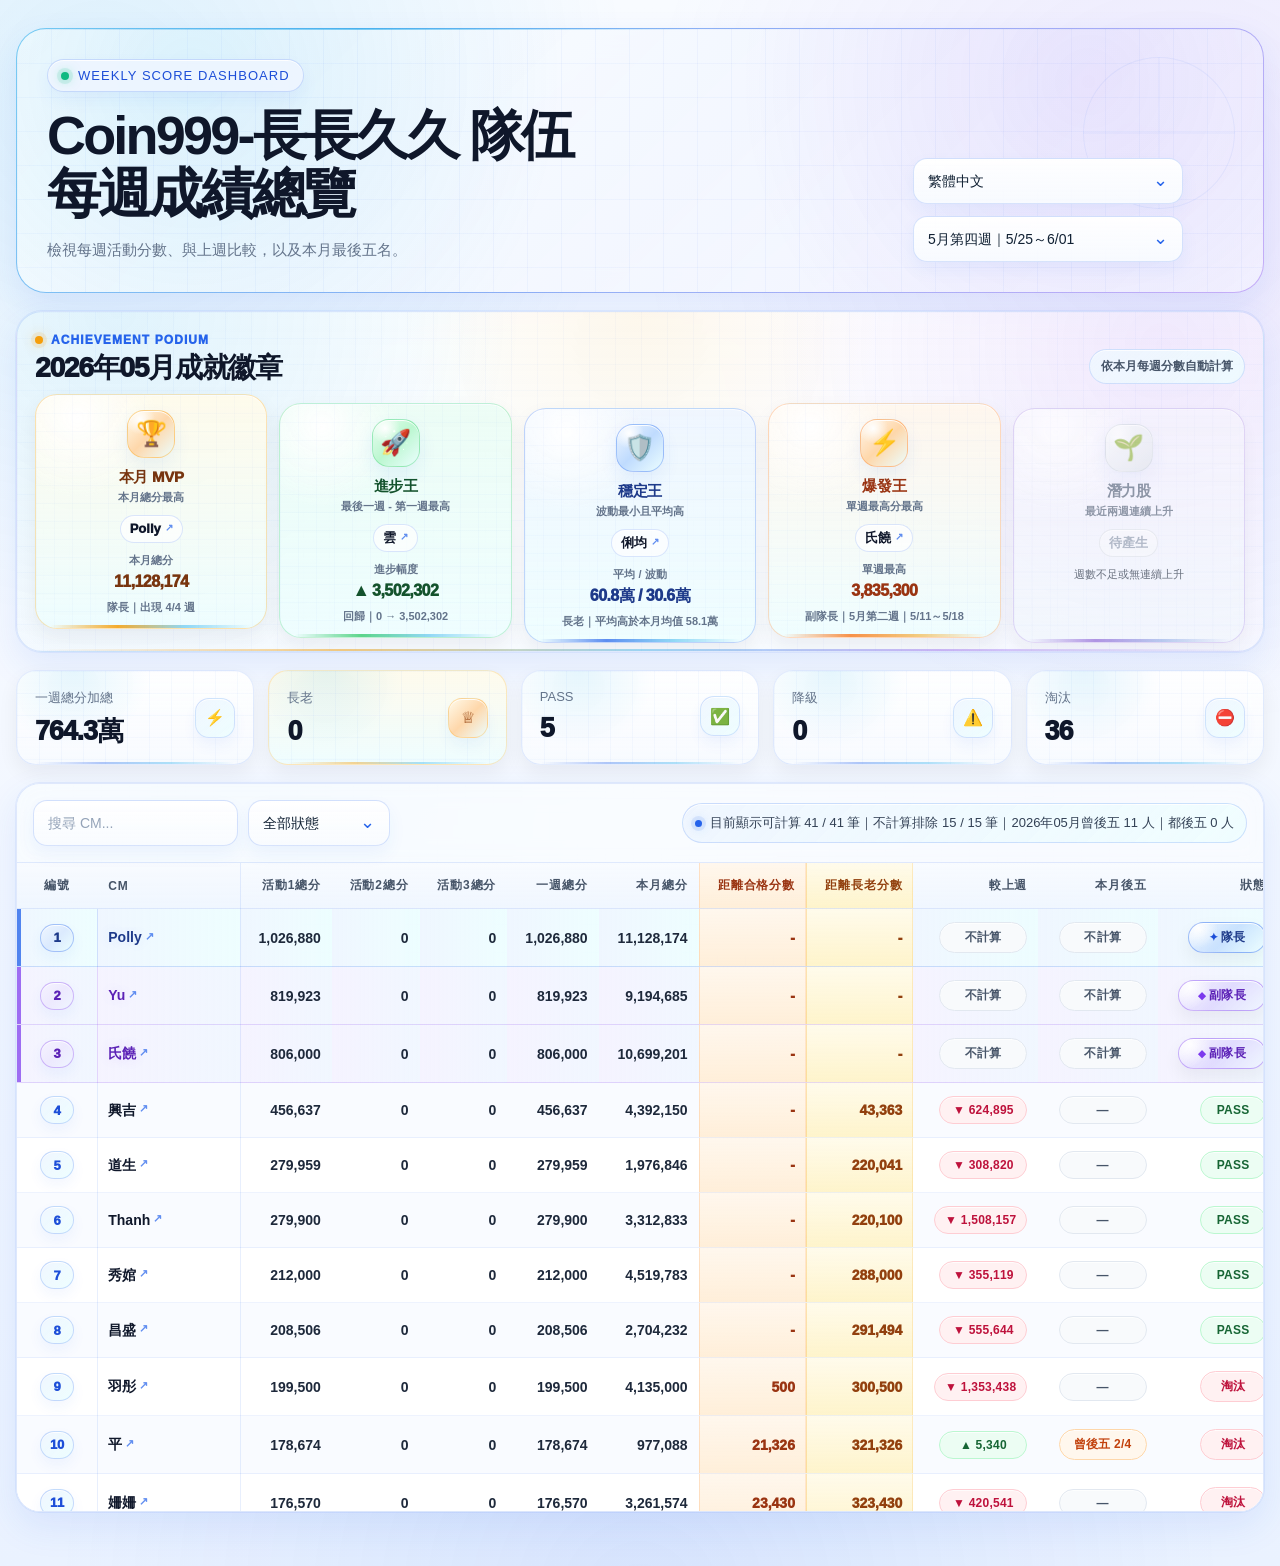
==== index.html @ b6d5c5ca "feat: add i18n support for multilingual dashboard" ====
<!DOCTYPE html>
<html lang="zh-Hant">

<head>
    <meta charset="UTF-8" />
    <meta name="viewport" content="width=device-width, initial-scale=1.0" />
    <title data-i18n="page.title">每週成績總覽</title>
    <link rel="stylesheet" href="./css/styles.css" />
    <script src="./js/app.js" defer></script>
</head>

<body>
    <div class="ambient" aria-hidden="true">
        <div class="orb one"></div>
        <div class="orb two"></div>
        <div class="orb three"></div>
    </div>

    <main class="page">
        <section class="hero">
            <div class="hero-inner">
                <div class="hero-content">
                    <div class="hero-title-block">
                        <div class="eyebrow">
                            <span class="status-dot"></span>
                            <span data-i18n="hero.eyebrow">Weekly Score Dashboard</span>
                        </div>

                        <h1 data-i18n="hero.title">Coin999-長長久久 隊伍 每週成績總覽</h1>

                        <p class="hero-subtitle" data-i18n="hero.subtitle">
                            檢視每週活動分數、與上週比較，以及本月最後五名。
                        </p>
                    </div>

                    <div class="hero-actions">
                        <div class="select-wrap">
                            <select id="languageSelect" aria-label="Language">
                                <option value="zh-Hant">繁體中文</option>
                                <option value="en">English</option>
                                <option value="vi">Tiếng Việt</option>
                            </select>
                        </div>

                        <div class="select-wrap">
                            <select id="weekSelect" aria-label="選擇週別"
                                data-i18n-attr="aria-label:controls.weekSelectAria"></select>
                        </div>
                    </div>
                </div>
            </div>
        </section>

        <section class="stats" id="stats"></section>

        <section class="panel">
            <div class="toolbar">
                <div class="toolbar-left">
                    <div class="input-wrap">
                        <input class="search" id="searchInput" type="search" placeholder="搜尋 CM..."
                            data-i18n-attr="placeholder:controls.searchPlaceholder" />
                    </div>

                    <div class="select-wrap">
                        <select id="statusFilter" aria-label="篩選狀態"
                            data-i18n-attr="aria-label:controls.statusFilterAria">
                            <option value="全部" data-i18n="status.allStatus">全部狀態</option>
                        </select>
                    </div>
                </div>

                <div class="toolbar-right">
                    <span class="hint" id="resultHint" data-i18n="common.loading">載入中...</span>
                </div>
            </div>

            <div class="table-wrap">
                <table>
                    <thead id="tableHead"></thead>
                    <tbody id="tableBody"></tbody>
                </table>
            </div>
        </section>
    </main>

    <section class="profile-modal" id="profileModal" hidden aria-modal="true" role="dialog"
        aria-labelledby="profileName">
        <div class="profile-backdrop" data-profile-close></div>

        <article class="profile-dialog">
            <header class="profile-head">
                <div>
                    <div class="profile-kicker" data-i18n="profile.kicker">Member Analytics</div>
                    <h2 class="profile-title" id="profileName" data-i18n="profile.title">成員資料</h2>
                    <div class="profile-meta" id="profileMeta" data-i18n="profile.metaLoading">載入中...</div>
                </div>

                <button class="profile-close" id="profileClose" type="button" aria-label="關閉個人資料"
                    data-i18n-attr="aria-label:profile.closeAria">×</button>
            </header>

            <div class="profile-body" id="profileBody">
                <div class="profile-loading" data-i18n="profile.bodyLoading">資料分析中...</div>
            </div>
        </article>
    </section>
</body>

</html>
---- css/styles.css ----
:root {
    --bg: #f4f8ff;
    --text: #102033;
    --muted: #64748b;

    --primary: #2563eb;
    --primary-soft: #eff6ff;
    --primary-border: #bfdbfe;

    --cyan-soft: #ecfeff;

    --green-soft: #ecfdf3;
    --green-border: #bbf7d0;

    --red-soft: #fff1f2;
    --red-border: #fecdd3;

    --orange-soft: #fff7ed;
    --orange-border: #fed7aa;

    --purple-soft: #f5f3ff;
    --purple-border: #ddd6fe;

    --gray-soft: #f8fafc;
    --gray-border: #e2e8f0;

    --shadow: 0 14px 34px rgba(37, 99, 235, 0.1);
    --shadow-soft: 0 8px 20px rgba(15, 23, 42, 0.06);
    --glow: 0 0 0 1px rgba(37, 99, 235, 0.08), 0 14px 36px rgba(37, 99, 235, 0.1);
    --radius: 20px;

    --elder-gold: #d97706;
    --elder-gold-strong: #92400e;
    --elder-gold-soft: #fffbeb;
    --elder-gold-line: rgba(245, 158, 11, 0.72);

    --captain-blue: #1d4ed8;
    --captain-blue-strong: #1e3a8a;
    --captain-blue-soft: #eff6ff;
    --captain-blue-line: rgba(37, 99, 235, 0.78);

    --vice-purple: #7c3aed;
    --vice-purple-strong: #5b21b6;
    --vice-purple-soft: #f5f3ff;
    --vice-purple-line: rgba(124, 58, 237, 0.72);
}

/* ================================
Base
================================ */

* {
    box-sizing: border-box;
}

html {
    min-height: 100%;
    background: var(--bg);
    -webkit-text-size-adjust: 100%;
}

body {
    margin: 0;
    min-height: 100vh;
    font-family:
        -apple-system,
        BlinkMacSystemFont,
        "Segoe UI",
        "Noto Sans TC",
        "Microsoft JhengHei",
        Arial,
        sans-serif;
    color: var(--text);
    background:
        radial-gradient(circle at 8% 6%, rgba(14, 165, 233, 0.12), transparent 28%),
        radial-gradient(circle at 92% 12%, rgba(124, 58, 237, 0.1), transparent 30%),
        radial-gradient(circle at 50% 102%, rgba(37, 99, 235, 0.1), transparent 34%),
        linear-gradient(180deg, #f8fbff 0%, #f4f8ff 46%, #eaf2ff 100%);
    overflow-x: hidden;
}

body::before {
    content: "";
    position: fixed;
    inset: 0;
    z-index: -4;
    pointer-events: none;
    background-image:
        linear-gradient(rgba(37, 99, 235, 0.07) 1px, transparent 1px),
        linear-gradient(90deg, rgba(37, 99, 235, 0.07) 1px, transparent 1px),
        linear-gradient(rgba(14, 165, 233, 0.035) 1px, transparent 1px),
        linear-gradient(90deg, rgba(14, 165, 233, 0.035) 1px, transparent 1px);
    background-size: 48px 48px, 48px 48px, 12px 12px, 12px 12px;
    mask-image: linear-gradient(to bottom, rgba(0, 0, 0, 0.55), transparent 82%);
    opacity: 0.42;
    animation: gridMove 60s linear infinite;
}

body::after {
    content: "";
    position: fixed;
    inset: 0;
    z-index: -2;
    pointer-events: none;
    background: linear-gradient(to bottom, transparent 0%, rgba(37, 99, 235, 0.025) 50%, transparent 100%);
    background-size: 100% 9px;
    opacity: 0.18;
    mix-blend-mode: multiply;
}

/* ================================
Animations
================================ */

@keyframes gridMove {
    from {
        background-position: 0 0, 0 0, 0 0, 0 0;
    }

    to {
        background-position: 48px 48px, 48px 48px, 12px 12px, 12px 12px;
    }
}

@keyframes floatOrb {

    0%,
    100% {
        transform: translate3d(0, 0, 0) scale(1);
    }

    50% {
        transform: translate3d(18px, -18px, 0) scale(1.03);
    }
}

@keyframes shimmer {
    from {
        transform: translateX(-120%);
    }

    to {
        transform: translateX(120%);
    }
}

@keyframes fadeUp {
    from {
        opacity: 0;
        transform: translateY(8px);
    }

    to {
        opacity: 1;
        transform: translateY(0);
    }
}

@keyframes borderScan {
    from {
        transform: translateX(-100%);
    }

    to {
        transform: translateX(100%);
    }
}

@keyframes loaderPulse {
    from {
        opacity: 0.45;
        transform: translateY(0);
    }

    to {
        opacity: 1;
        transform: translateY(-4px);
    }
}

@keyframes elderSheen {
    from {
        transform: translateX(-130%) skewX(-18deg);
    }

    to {
        transform: translateX(150%) skewX(-18deg);
    }
}

@keyframes leaderSheen {
    from {
        transform: translateX(-130%) skewX(-18deg);
    }

    to {
        transform: translateX(150%) skewX(-18deg);
    }
}

/* ================================
Ambient Background
================================ */

.ambient {
    position: fixed;
    inset: 0;
    pointer-events: none;
    overflow: hidden;
    z-index: -3;
}

.orb {
    position: absolute;
    width: 280px;
    height: 280px;
    border-radius: 999px;
    filter: blur(18px);
    opacity: 0.22;
    animation: floatOrb 18s ease-in-out infinite;
    will-change: transform, opacity;
}

.orb.one {
    left: -120px;
    top: 70px;
    background: radial-gradient(circle, rgba(14, 165, 233, 0.22), transparent 66%);
}

.orb.two {
    right: -120px;
    top: 150px;
    background: radial-gradient(circle, rgba(124, 58, 237, 0.16), transparent 68%);
    animation-delay: -3s;
}

.orb.three {
    left: 42%;
    bottom: -150px;
    background: radial-gradient(circle, rgba(37, 99, 235, 0.16), transparent 68%);
    animation-delay: -5s;
}

/* ================================
Layout / Hero
================================ */

.page {
    width: min(1540px, calc(100% - 32px));
    margin: 0 auto;
    padding: 28px 0 54px;
}

.hero {
    position: relative;
    overflow: hidden;
    border-radius: 30px;
    padding: 1px;
    box-shadow: var(--shadow);
    isolation: isolate;
    background: linear-gradient(135deg, rgba(14, 165, 233, 0.5), rgba(37, 99, 235, 0.5), rgba(124, 58, 237, 0.34));
}

.hero::before {
    content: "";
    position: absolute;
    top: 0;
    left: 0;
    width: 55%;
    height: 2px;
    z-index: 2;
    opacity: 0.55;
    background: linear-gradient(90deg, transparent, rgba(14, 165, 233, 0.88), transparent);
    animation: borderScan 9s ease-in-out infinite;
    will-change: transform, opacity;
}

.hero::after {
    content: "";
    position: absolute;
    inset: 1px;
    z-index: -1;
    border-radius: 29px;
    background:
        linear-gradient(90deg, rgba(37, 99, 235, 0.045) 1px, transparent 1px),
        linear-gradient(rgba(37, 99, 235, 0.04) 1px, transparent 1px),
        radial-gradient(circle at 14% 18%, rgba(14, 165, 233, 0.13), transparent 34%),
        radial-gradient(circle at 86% 20%, rgba(124, 58, 237, 0.1), transparent 32%),
        linear-gradient(135deg, rgba(255, 255, 255, 0.96), rgba(248, 251, 255, 0.9));
    background-size: 34px 34px, 34px 34px, auto, auto, auto;
    backdrop-filter: blur(12px);
}

.hero-inner {
    position: relative;
    min-height: 184px;
    padding: 30px;
}

.hero-inner::before {
    content: "";
    position: absolute;
    right: 28px;
    top: 28px;
    width: 150px;
    height: 150px;
    border: 1px solid rgba(37, 99, 235, 0.14);
    border-radius: 50%;
    background:
        linear-gradient(90deg, transparent 49%, rgba(37, 99, 235, 0.1) 50%, transparent 51%),
        linear-gradient(transparent 49%, rgba(37, 99, 235, 0.1) 50%, transparent 51%);
    opacity: 0.45;
    pointer-events: none;
}

.hero-inner::after {
    content: "";
    position: absolute;
    inset: 0;
    pointer-events: none;
    opacity: 0.28;
    background: linear-gradient(110deg, transparent 0%, rgba(255, 255, 255, 0.6) 38%, transparent 58%);
    transform: translateX(-120%);
    animation: shimmer 14s ease-in-out infinite;
    will-change: transform, opacity;
}

.hero-content {
    position: relative;
    z-index: 1;
    display: flex;
    justify-content: space-between;
    align-items: flex-end;
    gap: 24px;
    flex-wrap: wrap;
}

.hero-title-block {
    min-width: 0;
    flex: 1 1 360px;
}

.eyebrow {
    display: inline-flex;
    align-items: center;
    gap: 9px;
    max-width: 100%;
    padding: 8px 13px;
    margin-bottom: 14px;
    border-radius: 999px;
    border: 1px solid rgba(37, 99, 235, 0.2);
    background: rgba(239, 246, 255, 0.82);
    color: #1d4ed8;
    font-size: 13px;
    letter-spacing: 0.08em;
    text-transform: uppercase;
    box-shadow: inset 0 1px 0 rgba(255, 255, 255, 0.86), 0 8px 18px rgba(37, 99, 235, 0.06);
    backdrop-filter: blur(8px);
    white-space: nowrap;
}

.status-dot {
    flex: 0 0 auto;
    width: 8px;
    height: 8px;
    border-radius: 999px;
    background: #10b981;
    box-shadow: 0 0 0 4px rgba(16, 185, 129, 0.12), 0 0 12px rgba(16, 185, 129, 0.55);
}

h1 {
    margin: 0;
    color: #0f172a;
    font-size: clamp(30px, 4.4vw, 54px);
    line-height: 1.08;
    letter-spacing: -0.052em;
    word-break: keep-all;
}

.hero-subtitle {
    margin: 14px 0 0;
    max-width: 720px;
    color: var(--muted);
    font-size: 15px;
    line-height: 1.7;
}

.hero-actions {
    display: flex;
    gap: 12px;
    flex-wrap: wrap;
    align-items: center;
    flex: 0 1 320px;
}

/* ================================
Controls
================================ */

.select-wrap,
.input-wrap {
    position: relative;
    min-width: 0;
}

select,
input {
    width: 100%;
    min-height: 46px;
    padding: 12px 14px;
    border: 1px solid rgba(37, 99, 235, 0.18);
    border-radius: 14px;
    outline: none;
    background: linear-gradient(180deg, rgba(255, 255, 255, 0.96), rgba(248, 251, 255, 0.92));
    color: var(--text);
    font-size: 14px;
    box-shadow: inset 0 1px 0 rgba(255, 255, 255, 0.9), 0 8px 18px rgba(37, 99, 235, 0.06);
    transition: border-color 0.18s ease, box-shadow 0.18s ease, background 0.18s ease;
}

select {
    appearance: none;
    padding-right: 42px;
    cursor: pointer;
}

select option {
    background: #ffffff;
    color: var(--text);
}

.select-wrap::after {
    content: "⌄";
    position: absolute;
    right: 15px;
    top: 50%;
    transform: translateY(-56%);
    color: var(--primary);
    pointer-events: none;
    font-size: 18px;
}

input::placeholder {
    color: #94a3b8;
}

select:focus,
input:focus {
    border-color: rgba(37, 99, 235, 0.68);
    box-shadow: 0 0 0 4px rgba(37, 99, 235, 0.1), 0 10px 22px rgba(37, 99, 235, 0.08);
}

select:hover,
input:hover {
    background: #ffffff;
}

.hero select {
    min-width: 270px;
}

/* ================================
Stats
================================ */

.stats {
    display: grid;
    grid-template-columns: repeat(auto-fit, minmax(220px, 1fr));
    gap: 14px;
    margin-top: 18px;
}

.stat-card {
    position: relative;
    overflow: hidden;
    min-width: 0;
    padding: 18px;
    border: 1px solid rgba(37, 99, 235, 0.12);
    border-radius: var(--radius);
    background: linear-gradient(180deg, rgba(255, 255, 255, 0.92), rgba(248, 251, 255, 0.82));
    box-shadow: var(--shadow-soft);
    backdrop-filter: blur(10px);
    animation: fadeUp 0.28s ease both;
    isolation: isolate;
}

.stat-card::before {
    content: "";
    position: absolute;
    inset: 0;
    z-index: -1;
    pointer-events: none;
    background:
        linear-gradient(90deg, rgba(37, 99, 235, 0.035) 1px, transparent 1px),
        linear-gradient(rgba(37, 99, 235, 0.03) 1px, transparent 1px),
        radial-gradient(circle at 24% 0%, rgba(14, 165, 233, 0.1), transparent 38%);
    background-size: 22px 22px, 22px 22px, auto;
}

.stat-card::after {
    content: "";
    position: absolute;
    left: 18px;
    right: 18px;
    bottom: 0;
    height: 2px;
    opacity: 0.65;
    background: linear-gradient(90deg, transparent, rgba(37, 99, 235, 0.54), rgba(14, 165, 233, 0.5), transparent);
}

.stat-card.stat-elder {
    border-color: rgba(245, 158, 11, 0.22);
    background: linear-gradient(180deg, rgba(255, 251, 235, 0.92), rgba(236, 254, 255, 0.74));
}

.stat-card.stat-elder::after {
    background: linear-gradient(90deg, transparent, rgba(245, 158, 11, 0.68), rgba(14, 165, 233, 0.5), transparent);
}

.stat-top {
    position: relative;
    z-index: 1;
    display: grid;
    grid-template-columns: minmax(0, 1fr) auto;
    align-items: center;
    gap: 12px;
    min-width: 0;
}

.stat-label {
    margin-bottom: 10px;
    color: var(--muted);
    font-size: 13px;
}

.stat-icon {
    width: 40px;
    height: 40px;
    display: inline-flex;
    align-items: center;
    justify-content: center;
    justify-self: end;
    border-radius: 14px;
    border: 1px solid rgba(37, 99, 235, 0.16);
    background: linear-gradient(135deg, rgba(239, 246, 255, 0.95), rgba(236, 254, 255, 0.85));
    color: var(--primary);
    box-shadow: inset 0 1px 0 rgba(255, 255, 255, 0.86), 0 8px 14px rgba(37, 99, 235, 0.06);
}

.stat-card.stat-elder .stat-icon {
    color: var(--elder-gold-strong);
    background: linear-gradient(135deg, #fffbeb, #fed7aa, #ecfeff);
    border-color: rgba(245, 158, 11, 0.26);
}

.stat-value {
    position: relative;
    z-index: 1;
    min-width: 0;
    max-width: 100%;
    overflow: hidden;
    color: #0f172a;
    font-weight: 950;
    font-size: clamp(20px, 2.1vw, 30px);
    line-height: 1.08;
    letter-spacing: -0.04em;
    font-variant-numeric: tabular-nums;
    text-overflow: ellipsis;
    white-space: nowrap;
}

/* ================================
Panel / Toolbar / Table
================================ */

.panel {
    position: relative;
    margin-top: 18px;
    overflow: hidden;
    border-radius: 24px;
    border: 1px solid rgba(37, 99, 235, 0.14);
    background: rgba(255, 255, 255, 0.86);
    box-shadow: var(--glow);
    backdrop-filter: blur(10px);
    isolation: isolate;
    contain: layout paint;
}

.panel::before {
    content: "";
    position: absolute;
    inset: 0;
    z-index: -1;
    pointer-events: none;
    background:
        linear-gradient(90deg, rgba(37, 99, 235, 0.025) 1px, transparent 1px),
        linear-gradient(rgba(37, 99, 235, 0.025) 1px, transparent 1px),
        radial-gradient(circle at 18% 0%, rgba(14, 165, 233, 0.055), transparent 30%),
        radial-gradient(circle at 82% 0%, rgba(124, 58, 237, 0.045), transparent 32%);
    background-size: 28px 28px, 28px 28px, auto, auto;
}

.toolbar {
    position: relative;
    z-index: 2;
    display: flex;
    gap: 12px;
    align-items: center;
    justify-content: space-between;
    flex-wrap: wrap;
    padding: 16px;
    border-bottom: 1px solid rgba(37, 99, 235, 0.12);
    background: rgba(248, 251, 255, 0.78);
    backdrop-filter: blur(10px);
}

.toolbar-left,
.toolbar-right {
    display: flex;
    gap: 10px;
    flex-wrap: wrap;
    align-items: center;
    min-width: 0;
}

.search {
    min-width: min(390px, 100%);
}

.hint {
    display: inline-flex;
    align-items: center;
    gap: 8px;
    padding: 10px 12px;
    border-radius: 999px;
    border: 1px solid rgba(37, 99, 235, 0.18);
    background: linear-gradient(135deg, rgba(239, 246, 255, 0.92), rgba(236, 254, 255, 0.72));
    color: #334155;
    font-size: 13px;
    line-height: 1.4;
    box-shadow: inset 0 1px 0 rgba(255, 255, 255, 0.84);
}

.hint::before {
    content: "";
    flex: 0 0 auto;
    width: 7px;
    height: 7px;
    border-radius: 999px;
    background: var(--primary);
    box-shadow: 0 0 0 4px rgba(37, 99, 235, 0.1), 0 0 12px rgba(37, 99, 235, 0.35);
}

.table-wrap {
    position: relative;
    z-index: 1;
    overflow: auto;
    max-height: 72vh;
    background: rgba(255, 255, 255, 0.86);
    scrollbar-color: rgba(37, 99, 235, 0.42) #eaf2ff;
    scrollbar-width: thin;
    -webkit-overflow-scrolling: touch;
    contain: layout paint;
}

.table-wrap::-webkit-scrollbar {
    width: 10px;
    height: 10px;
}

.table-wrap::-webkit-scrollbar-track {
    background: #eaf2ff;
}

.table-wrap::-webkit-scrollbar-thumb {
    border-radius: 999px;
    border: 2px solid #eaf2ff;
    background: linear-gradient(180deg, rgba(37, 99, 235, 0.54), rgba(14, 165, 233, 0.44));
}

table {
    width: 100%;
    min-width: 1260px;
    border-collapse: separate;
    border-spacing: 0;
    font-size: 14px;
}

thead th {
    position: sticky;
    top: 0;
    z-index: 5;
    padding: 14px 11px;
    border-bottom: 1px solid rgba(37, 99, 235, 0.14);
    background: linear-gradient(180deg, rgba(248, 251, 255, 0.98), rgba(239, 246, 255, 0.94));
    color: #475569;
    text-align: right;
    font-size: 12px;
    letter-spacing: 0.07em;
    white-space: nowrap;
    backdrop-filter: blur(8px);
}

thead th:first-child,
tbody td:first-child {
    position: sticky;
    left: 0;
    z-index: 5;
    min-width: 74px;
    max-width: 74px;
    text-align: center;
    background: rgba(255, 255, 255, 0.98);
    box-shadow: 1px 0 0 rgba(37, 99, 235, 0.1);
}

thead th:nth-child(2),
tbody td:nth-child(2) {
    position: sticky;
    left: 74px;
    z-index: 4;
    min-width: 132px;
    max-width: 132px;
    padding-left: 11px;
    text-align: left;
    background: rgba(255, 255, 255, 0.98);
    box-shadow: 1px 0 0 rgba(37, 99, 235, 0.1);
}

thead th:first-child,
thead th:nth-child(2) {
    z-index: 8;
    background: linear-gradient(180deg, rgba(248, 251, 255, 1), rgba(239, 246, 255, 0.98));
}

tbody tr {
    animation: fadeUp 0.16s ease both;
}

.row-no-animation {
    animation: none !important;
}

tbody td {
    padding: 13px 11px;
    border-bottom: 1px solid rgba(37, 99, 235, 0.08);
    background: rgba(255, 255, 255, 0.9);
    color: #334155;
    text-align: right;
    white-space: nowrap;
    transition: background 0.16s ease, color 0.16s ease;
}

tbody tr:nth-child(even) td {
    background: rgba(248, 251, 255, 0.82);
}

tbody tr:hover td,
tbody tr:hover td:first-child,
tbody tr:hover td:nth-child(2) {
    background: #edf7ff;
    box-shadow: none;
}

/* ================================
Important Columns
================================ */

thead th.col-pass-distance,
tbody td.col-pass-distance {
    background: linear-gradient(180deg, rgba(255, 247, 237, 0.98), rgba(255, 237, 213, 0.9)) !important;
    color: #9a3412;
    box-shadow:
        inset 1px 0 0 rgba(251, 146, 60, 0.22),
        inset -1px 0 0 rgba(251, 146, 60, 0.16);
}

thead th.col-elder-distance,
tbody td.col-elder-distance {
    background: linear-gradient(180deg, rgba(255, 251, 235, 0.98), rgba(254, 243, 199, 0.92)) !important;
    color: #92400e;
    box-shadow:
        inset 1px 0 0 rgba(245, 158, 11, 0.26),
        inset -1px 0 0 rgba(245, 158, 11, 0.18);
}

thead th.col-pass-distance,
thead th.col-elder-distance,
tbody td.col-pass-distance.score,
tbody td.col-elder-distance.score {
    font-weight: 950;
}

tbody tr:hover td.col-pass-distance {
    background: linear-gradient(180deg, rgba(255, 237, 213, 1), rgba(254, 215, 170, 0.94)) !important;
    color: #9a3412;
}

tbody tr:hover td.col-elder-distance {
    background: linear-gradient(180deg, rgba(254, 243, 199, 1), rgba(253, 230, 138, 0.94)) !important;
    color: #92400e;
}

.row-elder td.col-pass-distance,
.row-total td.col-pass-distance {
    background: linear-gradient(180deg, rgba(255, 237, 213, 0.98), rgba(254, 215, 170, 0.92)) !important;
    color: #9a3412 !important;
}

.row-elder td.col-elder-distance,
.row-total td.col-elder-distance {
    background: linear-gradient(180deg, rgba(254, 243, 199, 1), rgba(253, 230, 138, 0.9)) !important;
    color: #92400e !important;
}

/* ================================
Role Rows
================================ */

.row-elder td,
.row-elder td:first-child,
.row-elder td:nth-child(2) {
    background: linear-gradient(90deg, rgba(255, 251, 235, 0.96), rgba(236, 254, 255, 0.88)) !important;
    border-bottom-color: rgba(245, 158, 11, 0.18);
}

.row-elder td:first-child {
    box-shadow:
        1px 0 0 rgba(245, 158, 11, 0.16),
        inset 4px 0 0 var(--elder-gold-line);
}

.row-elder:hover td,
.row-elder:hover td:first-child,
.row-elder:hover td:nth-child(2) {
    background: linear-gradient(90deg, rgba(255, 247, 237, 0.98), rgba(236, 254, 255, 0.96)) !important;
}

.row-captain td,
.row-captain td:first-child,
.row-captain td:nth-child(2) {
    background: linear-gradient(90deg, rgba(239, 246, 255, 0.98), rgba(236, 254, 255, 0.9)) !important;
    border-bottom-color: rgba(37, 99, 235, 0.2);
}

.row-captain td:first-child {
    box-shadow:
        1px 0 0 rgba(37, 99, 235, 0.16),
        inset 4px 0 0 var(--captain-blue-line);
}

.row-captain:hover td,
.row-captain:hover td:first-child,
.row-captain:hover td:nth-child(2) {
    background: linear-gradient(90deg, rgba(219, 234, 254, 0.98), rgba(236, 254, 255, 0.96)) !important;
}

.row-vice td,
.row-vice td:first-child,
.row-vice td:nth-child(2) {
    background: linear-gradient(90deg, rgba(245, 243, 255, 0.98), rgba(239, 246, 255, 0.9)) !important;
    border-bottom-color: rgba(124, 58, 237, 0.18);
}

.row-vice td:first-child {
    box-shadow:
        1px 0 0 rgba(124, 58, 237, 0.16),
        inset 4px 0 0 var(--vice-purple-line);
}

.row-vice:hover td,
.row-vice:hover td:first-child,
.row-vice:hover td:nth-child(2) {
    background: linear-gradient(90deg, rgba(237, 233, 254, 0.98), rgba(239, 246, 255, 0.96)) !important;
}

.row-total td,
.row-total td:first-child,
.row-total td:nth-child(2) {
    background: linear-gradient(90deg, rgba(219, 234, 254, 0.95), rgba(236, 254, 255, 0.82)) !important;
    color: #1e3a8a;
    font-weight: 950;
    border-bottom: 0;
}

.section-row td {
    background: linear-gradient(90deg, rgba(226, 232, 240, 0.95), rgba(239, 246, 255, 0.82)) !important;
    color: #334155;
    font-weight: 950;
    text-align: left;
    font-size: 15px;
    letter-spacing: 0.02em;
}

/* ================================
Cells / Badges
================================ */

.name {
    color: #0f172a;
    font-weight: 850;
}

.score {
    color: #1e293b;
    font-weight: 760;
    font-variant-numeric: tabular-nums;
}

.rank-cell {
    text-align: center;
    font-variant-numeric: tabular-nums;
}

.rank-badge {
    display: inline-flex;
    align-items: center;
    justify-content: center;
    min-width: 34px;
    height: 28px;
    padding: 0 9px;
    border-radius: 999px;
    border: 1px solid rgba(37, 99, 235, 0.22);
    background: linear-gradient(135deg, rgba(239, 246, 255, 0.98), rgba(236, 254, 255, 0.88));
    color: #1d4ed8;
    font-size: 13px;
    font-weight: 950;
    box-shadow: inset 0 1px 0 rgba(255, 255, 255, 0.86), 0 6px 14px rgba(37, 99, 235, 0.06);
}

.rank-badge-elder {
    color: var(--elder-gold-strong);
    background: linear-gradient(135deg, #fffbeb, #ecfeff);
    border-color: rgba(245, 158, 11, 0.32);
}

.rank-badge-captain {
    color: var(--captain-blue-strong);
    background: linear-gradient(135deg, #eff6ff, #dbeafe, #ecfeff);
    border-color: rgba(37, 99, 235, 0.34);
}

.rank-badge-vice {
    color: var(--vice-purple-strong);
    background: linear-gradient(135deg, #f5f3ff, #ede9fe, #eff6ff);
    border-color: rgba(124, 58, 237, 0.32);
}

.badge,
.trend-badge,
.history-badge {
    display: inline-flex;
    align-items: center;
    justify-content: center;
    min-width: 66px;
    padding: 6px 10px;
    border-radius: 999px;
    border: 1px solid transparent;
    font-size: 12px;
    font-weight: 850;
    letter-spacing: 0.02em;
    font-variant-numeric: tabular-nums;
    box-shadow: inset 0 1px 0 rgba(255, 255, 255, 0.78);
}

.trend-badge,
.history-badge {
    min-width: 88px;
}

.badge-pass,
.trend-up {
    color: #166534;
    background: var(--green-soft);
    border-color: var(--green-border);
}

.badge-out,
.trend-down,
.history-risk {
    color: #be123c;
    background: var(--red-soft);
    border-color: var(--red-border);
}

.badge-return {
    color: #6d28d9;
    background: var(--purple-soft);
    border-color: var(--purple-border);
}

.badge-leader,
.trend-new {
    color: #1d4ed8;
    background: var(--primary-soft);
    border-color: var(--primary-border);
}

.badge-other,
.trend-same,
.history-none {
    color: #475569;
    background: var(--gray-soft);
    border-color: var(--gray-border);
}

.history-watch {
    color: #c2410c;
    background: var(--orange-soft);
    border-color: var(--orange-border);
}

/* Role badges: static glow + lightweight sheen */
.badge-elder,
.badge-captain,
.badge-vice {
    position: relative;
    overflow: hidden;
    box-shadow:
        inset 0 1px 0 rgba(255, 255, 255, 0.88),
        0 8px 18px rgba(15, 23, 42, 0.06);
}

.badge-elder {
    min-width: 78px;
    color: var(--elder-gold-strong);
    border-color: rgba(245, 158, 11, 0.38);
    background:
        radial-gradient(circle at 12% 18%, rgba(255, 255, 255, 0.95), transparent 28%),
        linear-gradient(135deg, rgba(255, 251, 235, 0.98), rgba(254, 215, 170, 0.72), rgba(236, 254, 255, 0.82));
}

.badge-captain {
    min-width: 78px;
    color: var(--captain-blue-strong);
    border-color: rgba(37, 99, 235, 0.38);
    background:
        radial-gradient(circle at 12% 18%, rgba(255, 255, 255, 0.95), transparent 28%),
        linear-gradient(135deg, rgba(239, 246, 255, 0.98), rgba(191, 219, 254, 0.8), rgba(236, 254, 255, 0.86));
}

.badge-vice {
    min-width: 88px;
    color: var(--vice-purple-strong);
    border-color: rgba(124, 58, 237, 0.36);
    background:
        radial-gradient(circle at 12% 18%, rgba(255, 255, 255, 0.95), transparent 28%),
        linear-gradient(135deg, rgba(245, 243, 255, 0.98), rgba(221, 214, 254, 0.82), rgba(239, 246, 255, 0.86));
}

.badge-elder::before,
.badge-captain::before {
    content: "✦";
    margin-right: 3px;
    font-size: 11px;
    line-height: 1;
}

.badge-elder::before {
    color: var(--elder-gold);
}

.badge-captain::before {
    color: var(--captain-blue);
}

.badge-vice::before {
    content: "◆";
    margin-right: 3px;
    color: var(--vice-purple);
    font-size: 10px;
    line-height: 1;
}

.badge-elder::after,
.badge-captain::after,
.badge-vice::after {
    content: "";
    position: absolute;
    inset: -30% auto -30% -55%;
    width: 44%;
    background: linear-gradient(90deg, transparent, rgba(255, 255, 255, 0.72), transparent);
    animation: leaderSheen 5.5s ease-in-out infinite;
    will-change: transform;
}

.badge-elder::after {
    animation-name: elderSheen;
}

/* ================================
Person Link
================================ */

.person-link {
    appearance: none;
    display: inline-flex;
    align-items: center;
    justify-content: flex-start;
    max-width: 100%;
    margin: 0;
    padding: 0;
    border: 0;
    border-radius: 8px;
    background: transparent;
    color: #0f172a;
    font: inherit;
    font-weight: 900;
    line-height: 1.2;
    text-align: left;
    white-space: nowrap;
    cursor: pointer;
    transition: color 0.16s ease, text-shadow 0.16s ease, transform 0.16s ease;
}

.person-link:hover,
.person-link:focus-visible {
    color: var(--primary);
    text-shadow: 0 0 14px rgba(37, 99, 235, 0.16);
    outline: none;
    transform: translateX(2px);
}

.person-link::after {
    content: "↗";
    display: inline-block;
    margin-left: 3px;
    color: var(--primary);
    font-size: 11px;
    opacity: 0.72;
    transform: translateY(-1px);
}

.person-link.elder-link {
    color: #78350f;
    text-shadow: 0 0 14px rgba(245, 158, 11, 0.12);
}

.person-link.elder-link:hover,
.person-link.elder-link:focus-visible {
    color: #b45309;
    text-shadow: 0 0 16px rgba(245, 158, 11, 0.24), 0 0 18px rgba(14, 165, 233, 0.14);
}

.person-link.captain-link {
    color: #1e3a8a;
    text-shadow: 0 0 14px rgba(37, 99, 235, 0.12);
}

.person-link.captain-link:hover,
.person-link.captain-link:focus-visible {
    color: #2563eb;
    text-shadow: 0 0 16px rgba(37, 99, 235, 0.24), 0 0 18px rgba(14, 165, 233, 0.14);
}

.person-link.vice-link {
    color: #5b21b6;
    text-shadow: 0 0 14px rgba(124, 58, 237, 0.12);
}

.person-link.vice-link:hover,
.person-link.vice-link:focus-visible {
    color: #7c3aed;
    text-shadow: 0 0 16px rgba(124, 58, 237, 0.24), 0 0 18px rgba(14, 165, 233, 0.12);
}

/* ================================
Empty / Loading
================================ */

.empty-state {
    padding: 32px !important;
    background: rgba(255, 255, 255, 0.9) !important;
    color: #64748b;
    text-align: left !important;
    line-height: 1.8;
}

.loading-row td {
    padding: 30px !important;
    background: rgba(255, 255, 255, 0.9) !important;
    color: var(--muted);
    text-align: left !important;
}

.cyber-loader {
    display: inline-flex;
    align-items: center;
    gap: 10px;
}

.cyber-loader span {
    width: 9px;
    height: 9px;
    border-radius: 999px;
    background: var(--primary);
    box-shadow: 0 0 0 4px rgba(37, 99, 235, 0.1), 0 0 12px rgba(37, 99, 235, 0.35);
    animation: loaderPulse 0.9s ease-in-out infinite alternate;
}

.cyber-loader span:nth-child(2) {
    animation-delay: 0.15s;
}

.cyber-loader span:nth-child(3) {
    animation-delay: 0.3s;
}

/* ================================
Profile Modal
================================ */

body.profile-open {
    overflow: hidden;
}

.profile-modal[hidden] {
    display: none;
}

.profile-modal {
    position: fixed;
    inset: 0;
    z-index: 80;
    display: grid;
    place-items: center;
    padding: 20px;
}

.profile-backdrop {
    position: absolute;
    inset: 0;
    background:
        radial-gradient(circle at 20% 10%, rgba(14, 165, 233, 0.16), transparent 34%),
        radial-gradient(circle at 88% 12%, rgba(124, 58, 237, 0.14), transparent 34%),
        rgba(15, 23, 42, 0.42);
    backdrop-filter: blur(8px);
}

.profile-dialog {
    position: relative;
    width: min(1040px, 100%);
    max-height: min(86vh, 860px);
    overflow: auto;
    border-radius: 28px;
    border: 1px solid rgba(37, 99, 235, 0.18);
    background: linear-gradient(180deg, rgba(255, 255, 255, 0.96), rgba(248, 251, 255, 0.92));
    box-shadow: 0 22px 64px rgba(15, 23, 42, 0.18), 0 0 0 1px rgba(255, 255, 255, 0.62) inset;
    animation: fadeUp 0.2s ease both;
    isolation: isolate;
    contain: layout paint;
}

.profile-dialog::before {
    content: "";
    position: absolute;
    inset: 0;
    z-index: -1;
    pointer-events: none;
    background:
        linear-gradient(90deg, rgba(37, 99, 235, 0.035) 1px, transparent 1px),
        linear-gradient(rgba(37, 99, 235, 0.03) 1px, transparent 1px),
        radial-gradient(circle at 20% 0%, rgba(14, 165, 233, 0.1), transparent 34%),
        radial-gradient(circle at 82% 8%, rgba(124, 58, 237, 0.07), transparent 34%);
    background-size: 28px 28px, 28px 28px, auto, auto;
}

.profile-dialog.profile-elder {
    border-color: rgba(245, 158, 11, 0.26);
    box-shadow:
        0 22px 64px rgba(15, 23, 42, 0.18),
        0 0 0 1px rgba(255, 255, 255, 0.68) inset,
        0 0 28px rgba(245, 158, 11, 0.1);
}

.profile-head {
    position: sticky;
    top: 0;
    z-index: 4;
    display: flex;
    align-items: flex-start;
    justify-content: space-between;
    gap: 16px;
    padding: 22px 22px 16px;
    border-bottom: 1px solid rgba(37, 99, 235, 0.12);
    background: rgba(248, 251, 255, 0.88);
    backdrop-filter: blur(10px);
}

.profile-kicker {
    display: inline-flex;
    align-items: center;
    gap: 8px;
    margin-bottom: 8px;
    color: var(--primary);
    font-size: 12px;
    font-weight: 900;
    letter-spacing: 0.08em;
    text-transform: uppercase;
}

.profile-kicker::before {
    content: "";
    width: 8px;
    height: 8px;
    border-radius: 999px;
    background: #10b981;
    box-shadow: 0 0 0 4px rgba(16, 185, 129, 0.1), 0 0 12px rgba(16, 185, 129, 0.42);
}

.profile-title {
    margin: 0;
    color: #0f172a;
    font-size: clamp(26px, 4vw, 42px);
    line-height: 1.08;
    letter-spacing: -0.05em;
}

.profile-meta {
    margin-top: 8px;
    color: var(--muted);
    font-size: 13px;
    line-height: 1.6;
}

.profile-close {
    flex: 0 0 auto;
    width: 42px;
    height: 42px;
    display: inline-flex;
    align-items: center;
    justify-content: center;
    border: 1px solid rgba(37, 99, 235, 0.18);
    border-radius: 14px;
    background: linear-gradient(180deg, rgba(255, 255, 255, 0.96), rgba(239, 246, 255, 0.86));
    color: #334155;
    cursor: pointer;
    font-size: 22px;
    box-shadow: var(--shadow-soft);
    transition: transform 0.16s ease, border-color 0.16s ease, color 0.16s ease;
}

.profile-close:hover {
    transform: translateY(-1px);
    border-color: rgba(37, 99, 235, 0.42);
    color: var(--primary);
}

.profile-body {
    padding: 18px 22px 22px;
}

.profile-loading,
.profile-empty {
    padding: 26px;
    border: 1px solid rgba(37, 99, 235, 0.12);
    border-radius: 18px;
    background: rgba(255, 255, 255, 0.76);
    color: var(--muted);
    line-height: 1.8;
}

.profile-grid {
    display: grid;
    grid-template-columns: repeat(4, minmax(0, 1fr));
    gap: 12px;
    margin-bottom: 16px;
}

.profile-stat,
.profile-section {
    border: 1px solid rgba(37, 99, 235, 0.12);
    background: rgba(255, 255, 255, 0.78);
    box-shadow: var(--shadow-soft);
}

.profile-stat {
    position: relative;
    overflow: hidden;
    min-width: 0;
    border-radius: 18px;
    padding: 14px;
}

.profile-stat::after {
    content: "";
    position: absolute;
    left: 14px;
    right: 14px;
    bottom: 0;
    height: 2px;
    background: linear-gradient(90deg, transparent, rgba(37, 99, 235, 0.48), transparent);
}

.profile-stat-label {
    margin-bottom: 8px;
    color: var(--muted);
    font-size: 12px;
}

.profile-stat-value {
    overflow: hidden;
    color: #0f172a;
    font-size: clamp(19px, 2vw, 27px);
    font-weight: 950;
    letter-spacing: -0.04em;
    font-variant-numeric: tabular-nums;
    text-overflow: ellipsis;
    white-space: nowrap;
}

.profile-stat-note {
    margin-top: 6px;
    color: #64748b;
    font-size: 12px;
    line-height: 1.5;
}

.elder-profile-banner {
    position: relative;
    overflow: hidden;
    display: grid;
    grid-template-columns: auto minmax(0, 1fr) auto;
    gap: 14px;
    align-items: center;
    margin-bottom: 16px;
    padding: 16px;
    border-radius: 20px;
    border: 1px solid rgba(245, 158, 11, 0.24);
    background:
        radial-gradient(circle at 10% 10%, rgba(255, 255, 255, 0.95), transparent 28%),
        radial-gradient(circle at 86% 18%, rgba(14, 165, 233, 0.11), transparent 34%),
        linear-gradient(135deg, rgba(255, 251, 235, 0.96), rgba(236, 254, 255, 0.84));
    box-shadow: inset 0 1px 0 rgba(255, 255, 255, 0.9), 0 8px 20px rgba(245, 158, 11, 0.08);
}

.elder-profile-banner::after {
    content: "";
    position: absolute;
    inset: -40% auto -40% -50%;
    width: 38%;
    background: linear-gradient(90deg, transparent, rgba(255, 255, 255, 0.62), transparent);
    animation: elderSheen 6s ease-in-out infinite;
    will-change: transform;
}

.elder-profile-icon {
    position: relative;
    z-index: 1;
    width: 54px;
    height: 54px;
    display: inline-flex;
    align-items: center;
    justify-content: center;
    border-radius: 18px;
    border: 1px solid rgba(245, 158, 11, 0.28);
    background: linear-gradient(135deg, #fffbeb, #fed7aa, #cffafe);
    color: var(--elder-gold-strong);
    font-size: 26px;
}

.elder-profile-title,
.elder-profile-text,
.elder-profile-tag {
    position: relative;
    z-index: 1;
}

.elder-profile-title {
    color: #78350f;
    font-size: 16px;
    font-weight: 950;
    letter-spacing: -0.02em;
}

.elder-profile-text {
    margin-top: 4px;
    color: #64748b;
    font-size: 13px;
    line-height: 1.6;
}

.elder-profile-tag {
    display: inline-flex;
    align-items: center;
    justify-content: center;
    padding: 8px 11px;
    border-radius: 999px;
    border: 1px solid rgba(14, 165, 233, 0.2);
    background: rgba(236, 254, 255, 0.8);
    color: #0e7490;
    font-size: 12px;
    font-weight: 900;
    white-space: nowrap;
}

.profile-section {
    overflow: hidden;
    margin-top: 14px;
    border-radius: 20px;
}

.profile-section-head {
    display: flex;
    align-items: center;
    justify-content: space-between;
    gap: 12px;
    padding: 14px 16px;
    border-bottom: 1px solid rgba(37, 99, 235, 0.1);
    background: rgba(239, 246, 255, 0.72);
}

.profile-section-title {
    margin: 0;
    color: #0f172a;
    font-size: 15px;
    font-weight: 950;
}

.profile-section-subtitle {
    color: var(--muted);
    font-size: 12px;
}

.profile-chart {
    padding: 14px;
    overflow-x: auto;
    contain: content;
}

.profile-chart svg {
    display: block;
    width: 100%;
    min-width: 620px;
    height: auto;
}

.chart-axis {
    stroke: rgba(100, 116, 139, 0.25);
    stroke-width: 1;
}

.chart-grid {
    stroke: rgba(37, 99, 235, 0.09);
    stroke-width: 1;
}

.chart-line {
    fill: none;
    stroke: #2563eb;
    stroke-width: 4;
    stroke-linecap: round;
    stroke-linejoin: round;
    filter: drop-shadow(0 6px 8px rgba(37, 99, 235, 0.14));
}

.chart-area {
    fill: url(#scoreAreaGradient);
    opacity: 0.85;
}

.chart-dot {
    fill: #ffffff;
    stroke: #2563eb;
    stroke-width: 3;
}

.chart-dot-empty {
    fill: #e2e8f0;
    stroke: #94a3b8;
    stroke-width: 2;
    opacity: 0.8;
}

.chart-label,
.chart-value {
    fill: #64748b;
    font-size: 12px;
    font-weight: 750;
}

.chart-value {
    fill: #1e293b;
    font-size: 11px;
}

.profile-timeline {
    display: grid;
    gap: 8px;
    max-height: 260px;
    overflow: auto;
    padding: 14px;
    contain: content;
}

.profile-week-row {
    display: grid;
    grid-template-columns: minmax(160px, 1.3fr) repeat(var(--profile-week-columns, 4), minmax(90px, 1fr));
    gap: 10px;
    align-items: center;
    padding: 11px 12px;
    border: 1px solid rgba(37, 99, 235, 0.1);
    border-radius: 14px;
    background: rgba(248, 251, 255, 0.82);
}

.profile-week-label {
    color: #0f172a;
    font-weight: 900;
    line-height: 1.4;
}

.profile-week-small {
    margin-top: 2px;
    color: var(--muted);
    font-size: 12px;
}

.profile-week-score {
    color: #1e293b;
    font-weight: 900;
    text-align: right;
    font-variant-numeric: tabular-nums;
}

.profile-week-caption {
    display: block;
    margin-bottom: 3px;
    color: var(--muted);
    font-size: 11px;
    font-weight: 700;
}

/* ================================
Achievements Podium
================================ */

.achievements-podium {
    position: relative;
    overflow: hidden;
    margin-top: 18px;
    padding: 18px;
    border-radius: 26px;
    border: 1px solid rgba(37, 99, 235, 0.14);
    background:
        radial-gradient(circle at 8% 0%, rgba(14, 165, 233, 0.12), transparent 34%),
        radial-gradient(circle at 92% 10%, rgba(124, 58, 237, 0.1), transparent 34%),
        linear-gradient(180deg, rgba(255, 255, 255, 0.9), rgba(248, 251, 255, 0.8));
    box-shadow: var(--glow);
    backdrop-filter: blur(10px);
    isolation: isolate;
    animation: fadeUp 0.28s ease both;
}

.achievements-podium::before {
    content: "";
    position: absolute;
    inset: 0;
    z-index: -1;
    pointer-events: none;
    background:
        linear-gradient(90deg, rgba(37, 99, 235, 0.028) 1px, transparent 1px),
        linear-gradient(rgba(37, 99, 235, 0.024) 1px, transparent 1px),
        radial-gradient(circle at 50% 0%, rgba(245, 158, 11, 0.08), transparent 34%);
    background-size: 26px 26px, 26px 26px, auto;
}

.achievements-podium::after {
    content: "";
    position: absolute;
    left: 24px;
    right: 24px;
    bottom: 0;
    height: 2px;
    opacity: 0.72;
    background: linear-gradient(90deg,
            transparent,
            rgba(245, 158, 11, 0.7),
            rgba(14, 165, 233, 0.5),
            rgba(124, 58, 237, 0.48),
            transparent);
}

.achievements-head {
    position: relative;
    z-index: 1;
    display: flex;
    align-items: flex-end;
    justify-content: space-between;
    gap: 14px;
    margin-bottom: 14px;
}

.achievements-kicker {
    display: inline-flex;
    align-items: center;
    gap: 8px;
    margin-bottom: 6px;
    color: var(--primary);
    font-size: 12px;
    font-weight: 950;
    letter-spacing: 0.09em;
    text-transform: uppercase;
}

.achievements-kicker::before {
    content: "";
    width: 8px;
    height: 8px;
    border-radius: 999px;
    background: #f59e0b;
    box-shadow:
        0 0 0 4px rgba(245, 158, 11, 0.12),
        0 0 14px rgba(245, 158, 11, 0.46);
}

.achievements-title {
    margin: 0;
    color: #0f172a;
    font-size: clamp(20px, 2.2vw, 30px);
    line-height: 1.08;
    font-weight: 950;
    letter-spacing: -0.045em;
}

.achievements-note {
    display: inline-flex;
    align-items: center;
    justify-content: center;
    padding: 8px 11px;
    border-radius: 999px;
    border: 1px solid rgba(37, 99, 235, 0.16);
    background: linear-gradient(135deg, rgba(239, 246, 255, 0.9), rgba(236, 254, 255, 0.72));
    color: #475569;
    font-size: 12px;
    font-weight: 800;
    white-space: nowrap;
    box-shadow: inset 0 1px 0 rgba(255, 255, 255, 0.82);
}

/* Podium Row: desktop fixed five columns */
.podium-row {
    position: relative;
    z-index: 1;
    display: grid;
    grid-template-columns: repeat(5, minmax(0, 1fr));
    align-items: stretch;
    gap: 12px;
}

/* Card Base */
.podium-card {
    position: relative;
    overflow: hidden;
    min-width: 0;
    min-height: 168px;
    display: grid;
    grid-template-rows: auto minmax(0, 1fr);
    gap: 10px;
    padding: 15px 13px 14px;
    border-radius: 22px;
    border: 1px solid rgba(37, 99, 235, 0.13);
    background:
        radial-gradient(circle at 14% 12%, rgba(255, 255, 255, 0.95), transparent 28%),
        linear-gradient(180deg, rgba(255, 255, 255, 0.92), rgba(248, 251, 255, 0.82));
    box-shadow:
        inset 0 1px 0 rgba(255, 255, 255, 0.86),
        0 8px 20px rgba(15, 23, 42, 0.06);
    isolation: isolate;
    transform: translateZ(0);
    transition:
        transform 0.18s ease,
        box-shadow 0.18s ease,
        border-color 0.18s ease;
}

.podium-card::before {
    content: "";
    position: absolute;
    inset: 0;
    z-index: -2;
    pointer-events: none;
    opacity: 0.86;
    background:
        linear-gradient(90deg, rgba(37, 99, 235, 0.025) 1px, transparent 1px),
        linear-gradient(rgba(37, 99, 235, 0.022) 1px, transparent 1px);
    background-size: 18px 18px;
}

.podium-card::after {
    content: "";
    position: absolute;
    left: 14px;
    right: 14px;
    bottom: 0;
    height: 3px;
    border-radius: 999px 999px 0 0;
    background: linear-gradient(90deg, transparent, rgba(37, 99, 235, 0.46), transparent);
}

.podium-card:hover {
    transform: translateY(-3px);
    box-shadow:
        inset 0 1px 0 rgba(255, 255, 255, 0.9),
        0 14px 30px rgba(15, 23, 42, 0.09);
    border-color: rgba(37, 99, 235, 0.26);
}

/* Podium height rhythm */
.podium-card:nth-child(1) {
    transform: translateY(-4px);
}

.podium-card:nth-child(1):hover {
    transform: translateY(-7px);
}

.podium-card:nth-child(2),
.podium-card:nth-child(4) {
    transform: translateY(5px);
}

.podium-card:nth-child(2):hover,
.podium-card:nth-child(4):hover {
    transform: translateY(2px);
}

.podium-card:nth-child(3),
.podium-card:nth-child(5) {
    transform: translateY(10px);
}

.podium-card:nth-child(3):hover,
.podium-card:nth-child(5):hover {
    transform: translateY(7px);
}

/* Medal */
.podium-medal {
    position: relative;
    width: 48px;
    height: 48px;
    display: inline-flex;
    align-items: center;
    justify-content: center;
    justify-self: center;
    border-radius: 17px;
    border: 1px solid rgba(37, 99, 235, 0.16);
    background:
        radial-gradient(circle at 28% 20%, rgba(255, 255, 255, 0.98), transparent 32%),
        linear-gradient(135deg, rgba(239, 246, 255, 0.98), rgba(236, 254, 255, 0.82));
    box-shadow:
        inset 0 1px 0 rgba(255, 255, 255, 0.9),
        0 8px 18px rgba(37, 99, 235, 0.08);
    font-size: 25px;
    line-height: 1;
}

.podium-medal::after {
    content: "";
    position: absolute;
    inset: -5px;
    z-index: -1;
    border-radius: 21px;
    opacity: 0.45;
    background: radial-gradient(circle, rgba(37, 99, 235, 0.2), transparent 70%);
}

/* Content */
.podium-content {
    min-width: 0;
    text-align: center;
}

.podium-title {
    overflow: hidden;
    color: #0f172a;
    font-size: 15px;
    font-weight: 950;
    line-height: 1.25;
    letter-spacing: -0.02em;
    text-overflow: ellipsis;
    white-space: nowrap;
}

.podium-subtitle {
    overflow: hidden;
    margin-top: 4px;
    color: var(--muted);
    font-size: 11px;
    font-weight: 750;
    line-height: 1.35;
    text-overflow: ellipsis;
    white-space: nowrap;
}

.podium-name {
    appearance: none;
    display: inline-flex;
    align-items: center;
    justify-content: center;
    max-width: 100%;
    min-height: 28px;
    margin: 10px auto 0;
    padding: 5px 9px;
    border: 1px solid rgba(37, 99, 235, 0.16);
    border-radius: 999px;
    background: rgba(255, 255, 255, 0.72);
    color: #0f172a;
    font: inherit;
    font-size: 13px;
    font-weight: 950;
    line-height: 1.2;
    text-align: center;
    cursor: pointer;
    overflow: hidden;
    text-overflow: ellipsis;
    white-space: nowrap;
    box-shadow: inset 0 1px 0 rgba(255, 255, 255, 0.78);
    transition:
        color 0.16s ease,
        border-color 0.16s ease,
        background 0.16s ease,
        transform 0.16s ease;
}

.podium-name:hover,
.podium-name:focus-visible {
    color: var(--primary);
    border-color: rgba(37, 99, 235, 0.36);
    background: rgba(239, 246, 255, 0.9);
    outline: none;
    transform: translateY(-1px);
}

.podium-name::after {
    content: "↗";
    margin-left: 4px;
    color: var(--primary);
    font-size: 10px;
    opacity: 0.72;
    transform: translateY(-1px);
}

.podium-empty .podium-name {
    cursor: default;
    color: #94a3b8;
    border-color: rgba(148, 163, 184, 0.22);
    background: rgba(248, 250, 252, 0.74);
}

.podium-empty .podium-name::after {
    display: none;
}

.podium-empty .podium-name:hover,
.podium-empty .podium-name:focus-visible {
    transform: none;
    color: #94a3b8;
    border-color: rgba(148, 163, 184, 0.22);
    background: rgba(248, 250, 252, 0.74);
}

.podium-metric {
    display: grid;
    gap: 3px;
    margin-top: 10px;
    color: #334155;
    font-size: 11px;
    line-height: 1.35;
}

.podium-metric span {
    color: var(--muted);
    font-weight: 750;
}

.podium-metric strong {
    overflow: hidden;
    color: #0f172a;
    font-size: 16px;
    font-weight: 950;
    letter-spacing: -0.035em;
    font-variant-numeric: tabular-nums;
    text-overflow: ellipsis;
    white-space: nowrap;
}

.podium-detail {
    overflow: hidden;
    margin-top: 7px;
    color: #64748b;
    font-size: 11px;
    font-weight: 700;
    line-height: 1.35;
    text-overflow: ellipsis;
    white-space: nowrap;
}

/* Accent: MVP / Gold */
.podium-gold {
    border-color: rgba(245, 158, 11, 0.28);
    background:
        radial-gradient(circle at 18% 10%, rgba(255, 255, 255, 0.98), transparent 28%),
        linear-gradient(180deg, rgba(255, 251, 235, 0.96), rgba(236, 254, 255, 0.78));
}

.podium-gold::after {
    background: linear-gradient(90deg, transparent, rgba(245, 158, 11, 0.86), rgba(14, 165, 233, 0.42), transparent);
}

.podium-gold .podium-medal {
    color: #92400e;
    border-color: rgba(245, 158, 11, 0.36);
    background:
        radial-gradient(circle at 26% 18%, rgba(255, 255, 255, 0.98), transparent 30%),
        linear-gradient(135deg, #fffbeb, #fed7aa, #ecfeff);
}

.podium-gold .podium-medal::after {
    background: radial-gradient(circle, rgba(245, 158, 11, 0.3), transparent 70%);
}

.podium-gold .podium-title,
.podium-gold .podium-metric strong {
    color: #78350f;
}

/* Accent: Green */
.podium-green {
    border-color: rgba(34, 197, 94, 0.24);
    background:
        radial-gradient(circle at 18% 10%, rgba(255, 255, 255, 0.98), transparent 28%),
        linear-gradient(180deg, rgba(236, 253, 245, 0.96), rgba(236, 254, 255, 0.78));
}

.podium-green::after {
    background: linear-gradient(90deg, transparent, rgba(34, 197, 94, 0.72), rgba(14, 165, 233, 0.42), transparent);
}

.podium-green .podium-medal {
    color: #166534;
    border-color: rgba(34, 197, 94, 0.32);
    background:
        radial-gradient(circle at 26% 18%, rgba(255, 255, 255, 0.98), transparent 30%),
        linear-gradient(135deg, #ecfdf3, #bbf7d0, #ecfeff);
}

.podium-green .podium-title,
.podium-green .podium-metric strong {
    color: #14532d;
}

/* Accent: Blue */
.podium-blue {
    border-color: rgba(37, 99, 235, 0.24);
    background:
        radial-gradient(circle at 18% 10%, rgba(255, 255, 255, 0.98), transparent 28%),
        linear-gradient(180deg, rgba(239, 246, 255, 0.98), rgba(236, 254, 255, 0.78));
}

.podium-blue::after {
    background: linear-gradient(90deg, transparent, rgba(37, 99, 235, 0.72), rgba(14, 165, 233, 0.42), transparent);
}

.podium-blue .podium-medal {
    color: #1e3a8a;
    border-color: rgba(37, 99, 235, 0.32);
    background:
        radial-gradient(circle at 26% 18%, rgba(255, 255, 255, 0.98), transparent 30%),
        linear-gradient(135deg, #eff6ff, #bfdbfe, #ecfeff);
}

.podium-blue .podium-title,
.podium-blue .podium-metric strong {
    color: #1e3a8a;
}

/* Accent: Orange */
.podium-orange {
    border-color: rgba(249, 115, 22, 0.25);
    background:
        radial-gradient(circle at 18% 10%, rgba(255, 255, 255, 0.98), transparent 28%),
        linear-gradient(180deg, rgba(255, 247, 237, 0.96), rgba(236, 254, 255, 0.76));
}

.podium-orange::after {
    background: linear-gradient(90deg, transparent, rgba(249, 115, 22, 0.78), rgba(245, 158, 11, 0.52), transparent);
}

.podium-orange .podium-medal {
    color: #9a3412;
    border-color: rgba(249, 115, 22, 0.34);
    background:
        radial-gradient(circle at 26% 18%, rgba(255, 255, 255, 0.98), transparent 30%),
        linear-gradient(135deg, #fff7ed, #fed7aa, #ecfeff);
}

.podium-orange .podium-title,
.podium-orange .podium-metric strong {
    color: #9a3412;
}

/* Accent: Purple */
.podium-purple {
    border-color: rgba(124, 58, 237, 0.25);
    background:
        radial-gradient(circle at 18% 10%, rgba(255, 255, 255, 0.98), transparent 28%),
        linear-gradient(180deg, rgba(245, 243, 255, 0.98), rgba(239, 246, 255, 0.76));
}

.podium-purple::after {
    background: linear-gradient(90deg, transparent, rgba(124, 58, 237, 0.74), rgba(37, 99, 235, 0.42), transparent);
}

.podium-purple .podium-medal {
    color: #5b21b6;
    border-color: rgba(124, 58, 237, 0.34);
    background:
        radial-gradient(circle at 26% 18%, rgba(255, 255, 255, 0.98), transparent 30%),
        linear-gradient(135deg, #f5f3ff, #ddd6fe, #eff6ff);
}

.podium-purple .podium-title,
.podium-purple .podium-metric strong {
    color: #5b21b6;
}

/* Empty State */
.podium-empty {
    opacity: 0.72;
    filter: saturate(0.78);
}

.podium-empty .podium-medal {
    color: #94a3b8;
    border-color: rgba(148, 163, 184, 0.22);
    background:
        radial-gradient(circle at 26% 18%, rgba(255, 255, 255, 0.95), transparent 30%),
        linear-gradient(135deg, #f8fafc, #e2e8f0);
}

.podium-empty .podium-title,
.podium-empty .podium-metric strong {
    color: #64748b;
}

/* Subtle shine on top performers */
.podium-card:not(.podium-empty) .podium-medal {
    overflow: hidden;
}

.podium-card:not(.podium-empty) .podium-medal::before {
    content: "";
    position: absolute;
    inset: -30% auto -30% -60%;
    width: 46%;
    background: linear-gradient(90deg, transparent, rgba(255, 255, 255, 0.76), transparent);
    animation: leaderSheen 5.8s ease-in-out infinite;
    will-change: transform;
}

/* ================================
Responsive
================================ */

@media (max-width: 960px) {
    .page {
        width: min(100% - 24px, 1540px);
        padding-top: 20px;
    }

    .hero-inner {
        min-height: auto;
        padding: 24px;
    }

    .hero-content {
        align-items: stretch;
    }

    .hero-actions {
        flex: 1 1 100%;
        width: 100%;
    }

    .hero-actions .select-wrap,
    .hero select,
    .toolbar-left,
    .toolbar-right,
    .search,
    .select-wrap,
    .input-wrap,
    select,
    input {
        width: 100%;
    }

    .toolbar {
        align-items: stretch;
    }

    .hint {
        width: 100%;
        justify-content: center;
        border-radius: 14px;
        text-align: center;
    }

    .stats,
    .profile-grid {
        grid-template-columns: repeat(2, minmax(0, 1fr));
    }

    .achievements-podium {
        padding: 16px;
    }

    .achievements-head {
        align-items: flex-start;
        flex-direction: column;
        gap: 8px;
    }

    .achievements-note {
        border-radius: 14px;
        white-space: normal;
    }

    .podium-row {
        gap: 10px;
    }

    .podium-card {
        min-height: 158px;
        padding: 13px 10px 12px;
        border-radius: 20px;
    }

    .podium-medal {
        width: 44px;
        height: 44px;
        border-radius: 16px;
        font-size: 23px;
    }

    .podium-title {
        font-size: 14px;
    }

    .podium-metric strong {
        font-size: 15px;
    }

    .profile-week-row {
        grid-template-columns: 1fr 1fr;
    }
}

@media (max-width: 760px) {

    body::before,
    body::after {
        animation: none !important;
        opacity: 0.12;
    }

    .ambient {
        display: none;
    }

    .hero::before,
    .hero-inner::after,
    .badge-elder::after,
    .badge-captain::after,
    .badge-vice::after,
    .elder-profile-banner::after {
        display: none;
        animation: none !important;
    }

    .hero::after,
    .stat-card,
    .panel,
    .toolbar,
    .table-wrap,
    .profile-dialog,
    .profile-head,
    .profile-backdrop {
        backdrop-filter: none !important;
    }

    .badge-elder,
    .badge-captain,
    .badge-vice,
    tbody tr {
        animation: none !important;
    }

    .stat-card,
    .panel,
    tbody tr,
    .profile-dialog,
    .profile-section,
    .profile-stat {
        box-shadow: 0 6px 16px rgba(15, 23, 42, 0.06);
    }

    .page {
        width: min(100% - 20px, 1540px);
        padding: 14px 0 34px;
    }

    .hero {
        border-radius: 22px;
    }

    .hero::after {
        border-radius: 21px;
    }

    .hero-inner {
        padding: 20px;
    }

    .hero-inner::before {
        width: 110px;
        height: 110px;
        right: 16px;
        top: 18px;
        opacity: 0.28;
    }

    h1 {
        font-size: clamp(28px, 9.5vw, 42px);
        letter-spacing: -0.05em;
    }

    .hero-subtitle {
        font-size: 14px;
        line-height: 1.65;
    }

    .stats {
        grid-template-columns: 1fr;
        gap: 12px;
        margin-top: 14px;
    }

    .achievements-podium {
        margin-top: 14px;
        padding: 12px;
        border-radius: 20px;
        backdrop-filter: none !important;
        box-shadow: 0 6px 16px rgba(15, 23, 42, 0.06);
    }

    .achievements-podium::after {
        left: 14px;
        right: 14px;
    }

    .achievements-head {
        display: grid;
        grid-template-columns: minmax(0, 1fr) auto;
        align-items: center;
        gap: 8px;
        margin-bottom: 10px;
    }

    .achievements-kicker {
        margin-bottom: 4px;
        font-size: 10px;
        letter-spacing: 0.07em;
    }

    .achievements-title {
        font-size: clamp(17px, 5vw, 22px);
        letter-spacing: -0.04em;
    }

    .achievements-note {
        max-width: 112px;
        padding: 6px 8px;
        border-radius: 12px;
        font-size: 10px;
        line-height: 1.35;
        text-align: center;
        white-space: normal;
    }

    /*
               Mobile podium:
               - 保持五欄
               - 不橫向滑動
               - 用 clamp 壓縮 gap 與字級
            */
    .podium-row {
        grid-template-columns: repeat(5, minmax(0, 1fr));
        gap: clamp(4px, 1.4vw, 8px);
        align-items: stretch;
    }

    .podium-card {
        min-height: clamp(112px, 30vw, 138px);
        padding: clamp(7px, 1.8vw, 10px) clamp(4px, 1.3vw, 7px);
        border-radius: clamp(13px, 3.6vw, 18px);
    }

    .podium-card:nth-child(1),
    .podium-card:nth-child(2),
    .podium-card:nth-child(3),
    .podium-card:nth-child(4),
    .podium-card:nth-child(5),
    .podium-card:nth-child(1):hover,
    .podium-card:nth-child(2):hover,
    .podium-card:nth-child(3):hover,
    .podium-card:nth-child(4):hover,
    .podium-card:nth-child(5):hover {
        transform: none;
    }

    .podium-card:hover {
        transform: none;
    }

    .podium-card::after {
        left: 7px;
        right: 7px;
        height: 2px;
    }

    .podium-medal {
        width: clamp(26px, 8.2vw, 36px);
        height: clamp(26px, 8.2vw, 36px);
        border-radius: clamp(9px, 2.6vw, 13px);
        font-size: clamp(15px, 4.8vw, 20px);
    }

    .podium-medal::after {
        inset: -3px;
        border-radius: inherit;
    }

    .podium-title {
        font-size: clamp(9px, 2.75vw, 12px);
        line-height: 1.18;
        letter-spacing: -0.02em;
    }

    .podium-subtitle {
        margin-top: 2px;
        font-size: clamp(8px, 2.25vw, 10px);
        line-height: 1.25;
    }

    .podium-name {
        min-height: clamp(20px, 5.8vw, 25px);
        max-width: 100%;
        margin-top: clamp(5px, 1.6vw, 8px);
        padding: 3px 5px;
        border-radius: 999px;
        font-size: clamp(9px, 2.45vw, 11px);
    }

    .podium-name::after {
        display: none;
    }

    .podium-metric {
        gap: 1px;
        margin-top: clamp(5px, 1.6vw, 8px);
        font-size: clamp(8px, 2.15vw, 10px);
        line-height: 1.18;
    }

    .podium-metric strong {
        font-size: clamp(10px, 2.9vw, 13px);
        line-height: 1.12;
    }

    .podium-detail {
        margin-top: 4px;
        font-size: clamp(8px, 2.1vw, 10px);
        line-height: 1.18;
    }

    .podium-card:not(.podium-empty) .podium-medal::before {
        display: none;
        animation: none !important;
    }

    .panel {
        margin-top: 14px;
        border-radius: 20px;
        overflow: visible;
    }

    .toolbar {
        padding: 12px;
        border-radius: 20px 20px 0 0;
    }

    .table-wrap {
        overflow: visible;
        max-height: none;
        padding: 12px;
        background: transparent;
        contain: none;
    }

    table {
        display: block;
        width: 100%;
        min-width: 0;
        font-size: 14px;
    }

    thead {
        display: none;
    }

    tbody {
        display: grid;
        gap: 12px;
        width: 100%;
    }

    tbody tr {
        display: block;
        width: 100%;
        overflow: hidden;
        border: 1px solid rgba(37, 99, 235, 0.12);
        border-radius: 16px;
        background: rgba(255, 255, 255, 0.9);
    }

    tbody td,
    thead th:first-child,
    thead th:nth-child(2),
    tbody td:first-child,
    tbody td:nth-child(2) {
        position: static;
        left: auto;
        z-index: auto;
        display: flex;
        align-items: center;
        justify-content: space-between;
        gap: 16px;
        width: 100%;
        min-width: 0;
        max-width: none;
        padding: 12px 14px;
        border-bottom: 1px solid rgba(37, 99, 235, 0.08);
        background: transparent;
        box-shadow: none;
        text-align: right;
        white-space: normal;
        word-break: break-word;
        overflow-wrap: anywhere;
    }

    tbody td:last-child {
        border-bottom: 0;
    }

    tbody td::before {
        content: attr(data-label);
        flex: 0 0 auto;
        max-width: 46%;
        color: #2563eb;
        font-size: 12px;
        font-weight: 850;
        letter-spacing: 0.04em;
        text-align: left;
    }

    tbody tr:hover td,
    tbody tr:hover td:first-child,
    tbody tr:hover td:nth-child(2) {
        background: transparent;
        box-shadow: none;
    }

    .row-elder td,
    .row-elder td:first-child,
    .row-elder td:nth-child(2),
    .row-captain td,
    .row-captain td:first-child,
    .row-captain td:nth-child(2),
    .row-vice td,
    .row-vice td:first-child,
    .row-vice td:nth-child(2) {
        background: transparent !important;
    }

    .row-elder {
        border-color: rgba(245, 158, 11, 0.26);
        background: linear-gradient(180deg, rgba(255, 251, 235, 0.96), rgba(236, 254, 255, 0.88)) !important;
    }

    .row-captain {
        border-color: rgba(37, 99, 235, 0.26);
        background: linear-gradient(180deg, rgba(239, 246, 255, 0.97), rgba(236, 254, 255, 0.88)) !important;
    }

    .row-vice {
        border-color: rgba(124, 58, 237, 0.24);
        background: linear-gradient(180deg, rgba(245, 243, 255, 0.97), rgba(239, 246, 255, 0.88)) !important;
    }

    .row-elder td:first-child {
        box-shadow: inset 4px 0 0 var(--elder-gold-line);
    }

    .row-captain td:first-child {
        box-shadow: inset 4px 0 0 var(--captain-blue-line);
    }

    .row-vice td:first-child {
        box-shadow: inset 4px 0 0 var(--vice-purple-line);
    }

    tbody td.col-pass-distance {
        background: rgba(255, 247, 237, 0.88) !important;
        border-left: 4px solid #fb923c;
    }

    tbody td.col-elder-distance {
        background: rgba(255, 251, 235, 0.92) !important;
        border-left: 4px solid #f59e0b;
    }

    tbody td.col-pass-distance::before {
        color: #c2410c;
        font-weight: 950;
    }

    tbody td.col-elder-distance::before {
        color: #92400e;
        font-weight: 950;
    }

    .section-row td {
        display: block;
        width: 100%;
        padding: 14px !important;
        border-bottom: 0;
        border-radius: 16px;
        background: linear-gradient(90deg, rgba(226, 232, 240, 0.95), rgba(239, 246, 255, 0.82)) !important;
        text-align: left !important;
    }

    .section-row td::before,
    .empty-state::before,
    .loading-row td::before {
        display: none;
        content: "";
    }

    .row-total td,
    .row-total td:first-child,
    .row-total td:nth-child(2) {
        border-bottom: 1px solid #dbeafe;
        background: transparent !important;
        box-shadow: none;
    }

    .empty-state,
    .loading-row td {
        display: block !important;
        border-bottom: 0 !important;
        background: rgba(255, 255, 255, 0.9) !important;
    }

    .profile-modal {
        align-items: end;
        padding: 10px;
    }

    .profile-dialog {
        max-height: 92vh;
        border-radius: 22px;
        contain: none;
    }

    .profile-head {
        padding: 18px 16px 14px;
    }

    .profile-body {
        padding: 14px;
    }

    .profile-grid,
    .profile-week-row {
        grid-template-columns: 1fr;
    }

    .profile-week-score {
        text-align: left;
    }

    .elder-profile-banner {
        grid-template-columns: auto 1fr;
    }

    .elder-profile-tag {
        grid-column: 1 / -1;
        justify-self: start;
    }
}

@media (max-width: 420px) {
    .page {
        width: min(100% - 16px, 1540px);
    }

    .hero-inner {
        padding: 16px;
    }

    select,
    input {
        min-height: 44px;
        border-radius: 13px;
        font-size: 14px;
    }

    .toolbar,
    .table-wrap {
        padding: 10px;
    }

    tbody td,
    tbody td:first-child {
        gap: 12px;
        padding: 11px 12px;
    }

    tbody td::before {
        max-width: 42%;
        font-size: 11px;
    }

    .badge,
    .trend-badge,
    .history-badge {
        min-width: auto;
        padding: 6px 9px;
        font-size: 11px;
    }

    .achievements-podium {
        padding: 10px;
        border-radius: 18px;
    }

    .achievements-head {
        grid-template-columns: 1fr;
        gap: 6px;
    }

    .achievements-note {
        max-width: none;
        justify-self: start;
        padding: 5px 8px;
        font-size: 10px;
    }

    .podium-row {
        gap: 4px;
    }

    .podium-card {
        min-height: 112px;
        padding: 7px 4px;
        border-radius: 13px;
    }

    .podium-title {
        font-size: 9px;
    }

    .podium-subtitle {
        font-size: 8px;
    }

    .podium-name {
        min-height: 20px;
        padding: 3px 4px;
        font-size: 9px;
    }

    .podium-metric {
        font-size: 8px;
    }

    .podium-metric strong {
        font-size: 10px;
    }

    .podium-detail {
        display: none;
    }
}

/* ================================
        Accessibility
        ================================ */
@media (max-width: 760px) {

    .podium-card,
    .podium-card:hover,
    .podium-card:nth-child(1),
    .podium-card:nth-child(2),
    .podium-card:nth-child(3),
    .podium-card:nth-child(4),
    .podium-card:nth-child(5) {
        transition-duration: 0.001ms !important;
    }
}

@media (prefers-reduced-motion: reduce) {

    *,
    *::before,
    *::after {
        animation-duration: 0.001ms !important;
        animation-iteration-count: 1 !important;
        scroll-behavior: auto !important;
        transition-duration: 0.001ms !important;
    }
}
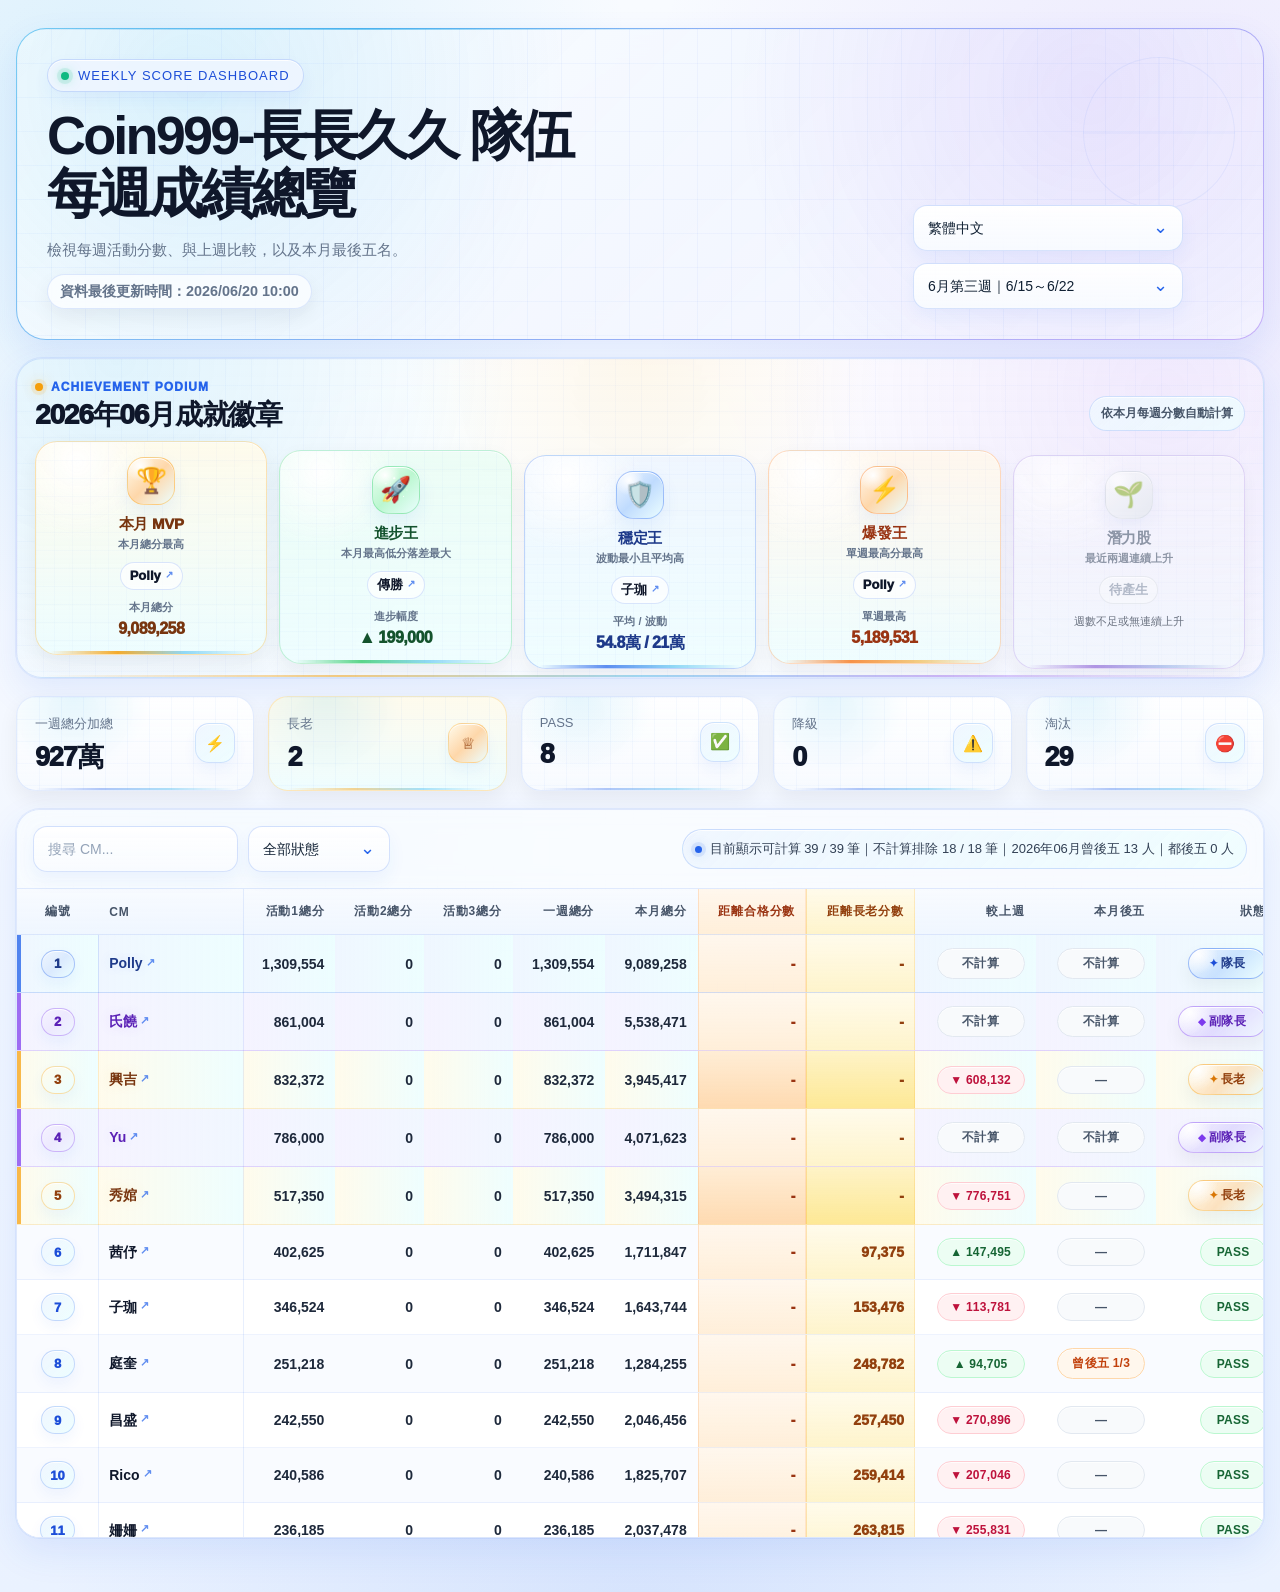
==== commit 8be15b48: "Add data last updated timestamp display" ====
--- a/index.html
+++ b/index.html
@@ -31,6 +31,7 @@
                         <p class="hero-subtitle" data-i18n="hero.subtitle">
                             檢視每週活動分數、與上週比較，以及本月最後五名。
                         </p>
+                        <p class="hero-updated-at" id="updatedAtText" aria-live="polite"></p>
                     </div>
 
                     <div class="hero-actions">
--- a/css/styles.css
+++ b/css/styles.css
@@ -2159,6 +2159,22 @@
     will-change: transform;
 }
 
+.hero-updated-at {
+    display: inline-flex;
+    align-items: center;
+    width: fit-content;
+    margin: 12px 0 0;
+    padding: 7px 12px;
+    border: 1px solid rgba(37, 99, 235, 0.14);
+    border-radius: 999px;
+    background: rgba(255, 255, 255, 0.68);
+    color: var(--muted);
+    font-size: 0.9rem;
+    font-weight: 700;
+    box-shadow: var(--shadow-soft);
+    backdrop-filter: blur(10px);
+}
+
 /* ================================
 Responsive
 ================================ */
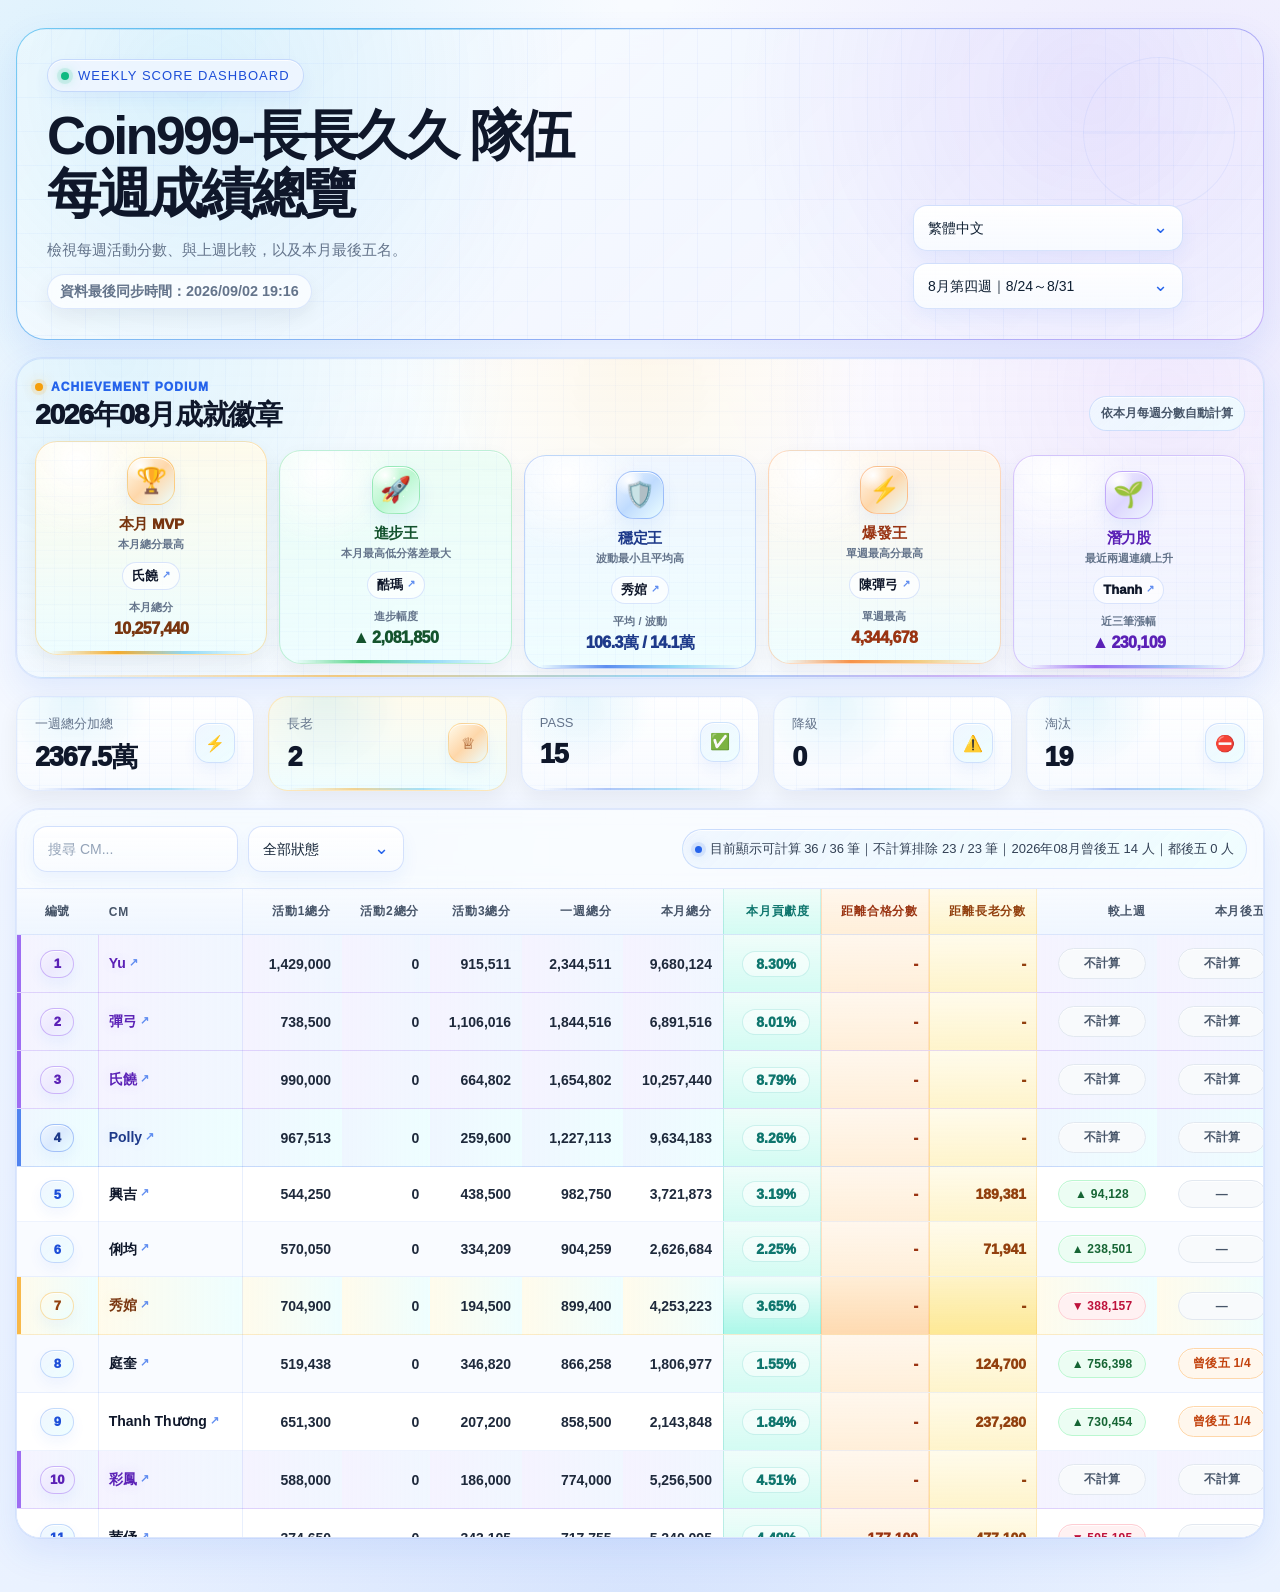
==== commit 36ed0666: "feat: add monthly contribution tracking and i18n updates" ====
--- a/index.html
+++ b/index.html
@@ -17,7 +17,7 @@
     </div>
 
     <main class="page">
-        <section class="hero">
+        <section class="hero" aria-labelledby="pageTitle">
             <div class="hero-inner">
                 <div class="hero-content">
                     <div class="hero-title-block">
@@ -26,17 +26,21 @@
                             <span data-i18n="hero.eyebrow">Weekly Score Dashboard</span>
                         </div>
 
-                        <h1 data-i18n="hero.title">Coin999-長長久久 隊伍 每週成績總覽</h1>
+                        <h1 id="pageTitle" data-i18n="hero.title">
+                            Coin999-長長久久 隊伍 每週成績總覽
+                        </h1>
 
                         <p class="hero-subtitle" data-i18n="hero.subtitle">
                             檢視每週活動分數、與上週比較，以及本月最後五名。
                         </p>
+
                         <p class="hero-updated-at" id="updatedAtText" aria-live="polite"></p>
                     </div>
 
                     <div class="hero-actions">
                         <div class="select-wrap">
-                            <select id="languageSelect" aria-label="Language">
+                            <select id="languageSelect" aria-label="Language"
+                                data-i18n-attr="aria-label:controls.languageSelectAria">
                                 <option value="zh-Hant">繁體中文</option>
                                 <option value="en">English</option>
                                 <option value="vi">Tiếng Việt</option>
@@ -52,9 +56,13 @@
             </div>
         </section>
 
-        <section class="stats" id="stats"></section>
+        <section class="stats" id="stats" aria-label="統計摘要"></section>
 
-        <section class="panel">
+        <section class="panel" aria-labelledby="scoreTableTitle">
+            <h2 id="scoreTableTitle" class="sr-only" data-i18n="table.title">
+                成績列表
+            </h2>
+
             <div class="toolbar">
                 <div class="toolbar-left">
                     <div class="input-wrap">
@@ -65,13 +73,17 @@
                     <div class="select-wrap">
                         <select id="statusFilter" aria-label="篩選狀態"
                             data-i18n-attr="aria-label:controls.statusFilterAria">
-                            <option value="全部" data-i18n="status.allStatus">全部狀態</option>
+                            <option value="全部" data-i18n="status.allStatus">
+                                全部狀態
+                            </option>
                         </select>
                     </div>
                 </div>
 
                 <div class="toolbar-right">
-                    <span class="hint" id="resultHint" data-i18n="common.loading">載入中...</span>
+                    <span class="hint" id="resultHint" data-i18n="common.loading" aria-live="polite">
+                        載入中...
+                    </span>
                 </div>
             </div>
 
@@ -85,23 +97,35 @@
     </main>
 
     <section class="profile-modal" id="profileModal" hidden aria-modal="true" role="dialog"
-        aria-labelledby="profileName">
+        aria-labelledby="profileName" aria-describedby="profileMeta">
         <div class="profile-backdrop" data-profile-close></div>
 
         <article class="profile-dialog">
             <header class="profile-head">
                 <div>
-                    <div class="profile-kicker" data-i18n="profile.kicker">Member Analytics</div>
-                    <h2 class="profile-title" id="profileName" data-i18n="profile.title">成員資料</h2>
-                    <div class="profile-meta" id="profileMeta" data-i18n="profile.metaLoading">載入中...</div>
+                    <div class="profile-kicker" data-i18n="profile.kicker">
+                        Member Analytics
+                    </div>
+
+                    <h2 class="profile-title" id="profileName" data-i18n="profile.title">
+                        成員資料
+                    </h2>
+
+                    <div class="profile-meta" id="profileMeta" data-i18n="profile.metaLoading">
+                        載入中...
+                    </div>
                 </div>
 
                 <button class="profile-close" id="profileClose" type="button" aria-label="關閉個人資料"
-                    data-i18n-attr="aria-label:profile.closeAria">×</button>
+                    data-i18n-attr="aria-label:profile.closeAria">
+                    ×
+                </button>
             </header>
 
             <div class="profile-body" id="profileBody">
-                <div class="profile-loading" data-i18n="profile.bodyLoading">資料分析中...</div>
+                <div class="profile-loading" data-i18n="profile.bodyLoading">
+                    資料分析中...
+                </div>
             </div>
         </article>
     </section>
--- a/css/styles.css
+++ b/css/styles.css
@@ -680,7 +680,7 @@
 
 table {
     width: 100%;
-    min-width: 1260px;
+    min-width: 1380px;
     border-collapse: separate;
     border-spacing: 0;
     font-size: 14px;
@@ -783,10 +783,22 @@
         inset -1px 0 0 rgba(245, 158, 11, 0.18);
 }
 
+/* 本月貢獻度欄位 */
+thead th.col-month-contribution,
+tbody td.col-month-contribution {
+    background: linear-gradient(180deg, rgba(240, 253, 250, 0.98), rgba(204, 251, 241, 0.86)) !important;
+    color: #0f766e;
+    box-shadow:
+        inset 1px 0 0 rgba(20, 184, 166, 0.22),
+        inset -1px 0 0 rgba(20, 184, 166, 0.16);
+}
+
 thead th.col-pass-distance,
 thead th.col-elder-distance,
+thead th.col-month-contribution,
 tbody td.col-pass-distance.score,
-tbody td.col-elder-distance.score {
+tbody td.col-elder-distance.score,
+tbody td.col-month-contribution.score {
     font-weight: 950;
 }
 
@@ -798,6 +810,11 @@
 tbody tr:hover td.col-elder-distance {
     background: linear-gradient(180deg, rgba(254, 243, 199, 1), rgba(253, 230, 138, 0.94)) !important;
     color: #92400e;
+}
+
+tbody tr:hover td.col-month-contribution {
+    background: linear-gradient(180deg, rgba(204, 251, 241, 1), rgba(153, 246, 228, 0.92)) !important;
+    color: #0f766e;
 }
 
 .row-elder td.col-pass-distance,
@@ -810,6 +827,12 @@
 .row-total td.col-elder-distance {
     background: linear-gradient(180deg, rgba(254, 243, 199, 1), rgba(253, 230, 138, 0.9)) !important;
     color: #92400e !important;
+}
+
+.row-elder td.col-month-contribution,
+.row-total td.col-month-contribution {
+    background: linear-gradient(180deg, rgba(240, 253, 250, 0.98), rgba(153, 246, 228, 0.82)) !important;
+    color: #0f766e !important;
 }
 
 /* ================================
@@ -903,6 +926,20 @@
 .score {
     color: #1e293b;
     font-weight: 760;
+    font-variant-numeric: tabular-nums;
+}
+
+.col-month-contribution.score span {
+    display: inline-flex;
+    align-items: center;
+    justify-content: center;
+    min-width: 68px;
+    padding: 4px 8px;
+    border-radius: 999px;
+    background: rgba(255, 255, 255, 0.54);
+    border: 1px solid rgba(20, 184, 166, 0.18);
+    color: #0f766e;
+    font-weight: 950;
     font-variant-numeric: tabular-nums;
 }
 
@@ -1361,7 +1398,7 @@
 
 .profile-grid {
     display: grid;
-    grid-template-columns: repeat(4, minmax(0, 1fr));
+    grid-template-columns: repeat(auto-fit, minmax(170px, 1fr));
     gap: 12px;
     margin-bottom: 16px;
 }
@@ -2646,6 +2683,11 @@
         border-left: 4px solid #f59e0b;
     }
 
+    tbody td.col-month-contribution {
+        background: rgba(240, 253, 250, 0.9) !important;
+        border-left: 4px solid #14b8a6;
+    }
+
     tbody td.col-pass-distance::before {
         color: #c2410c;
         font-weight: 950;
@@ -2653,6 +2695,11 @@
 
     tbody td.col-elder-distance::before {
         color: #92400e;
+        font-weight: 950;
+    }
+
+    tbody td.col-month-contribution::before {
+        color: #0f766e;
         font-weight: 950;
     }
 
@@ -2846,4 +2893,16 @@
         scroll-behavior: auto !important;
         transition-duration: 0.001ms !important;
     }
+}
+
+.sr-only {
+    position: absolute;
+    width: 1px;
+    height: 1px;
+    padding: 0;
+    margin: -1px;
+    overflow: hidden;
+    clip: rect(0, 0, 0, 0);
+    white-space: nowrap;
+    border: 0;
 }
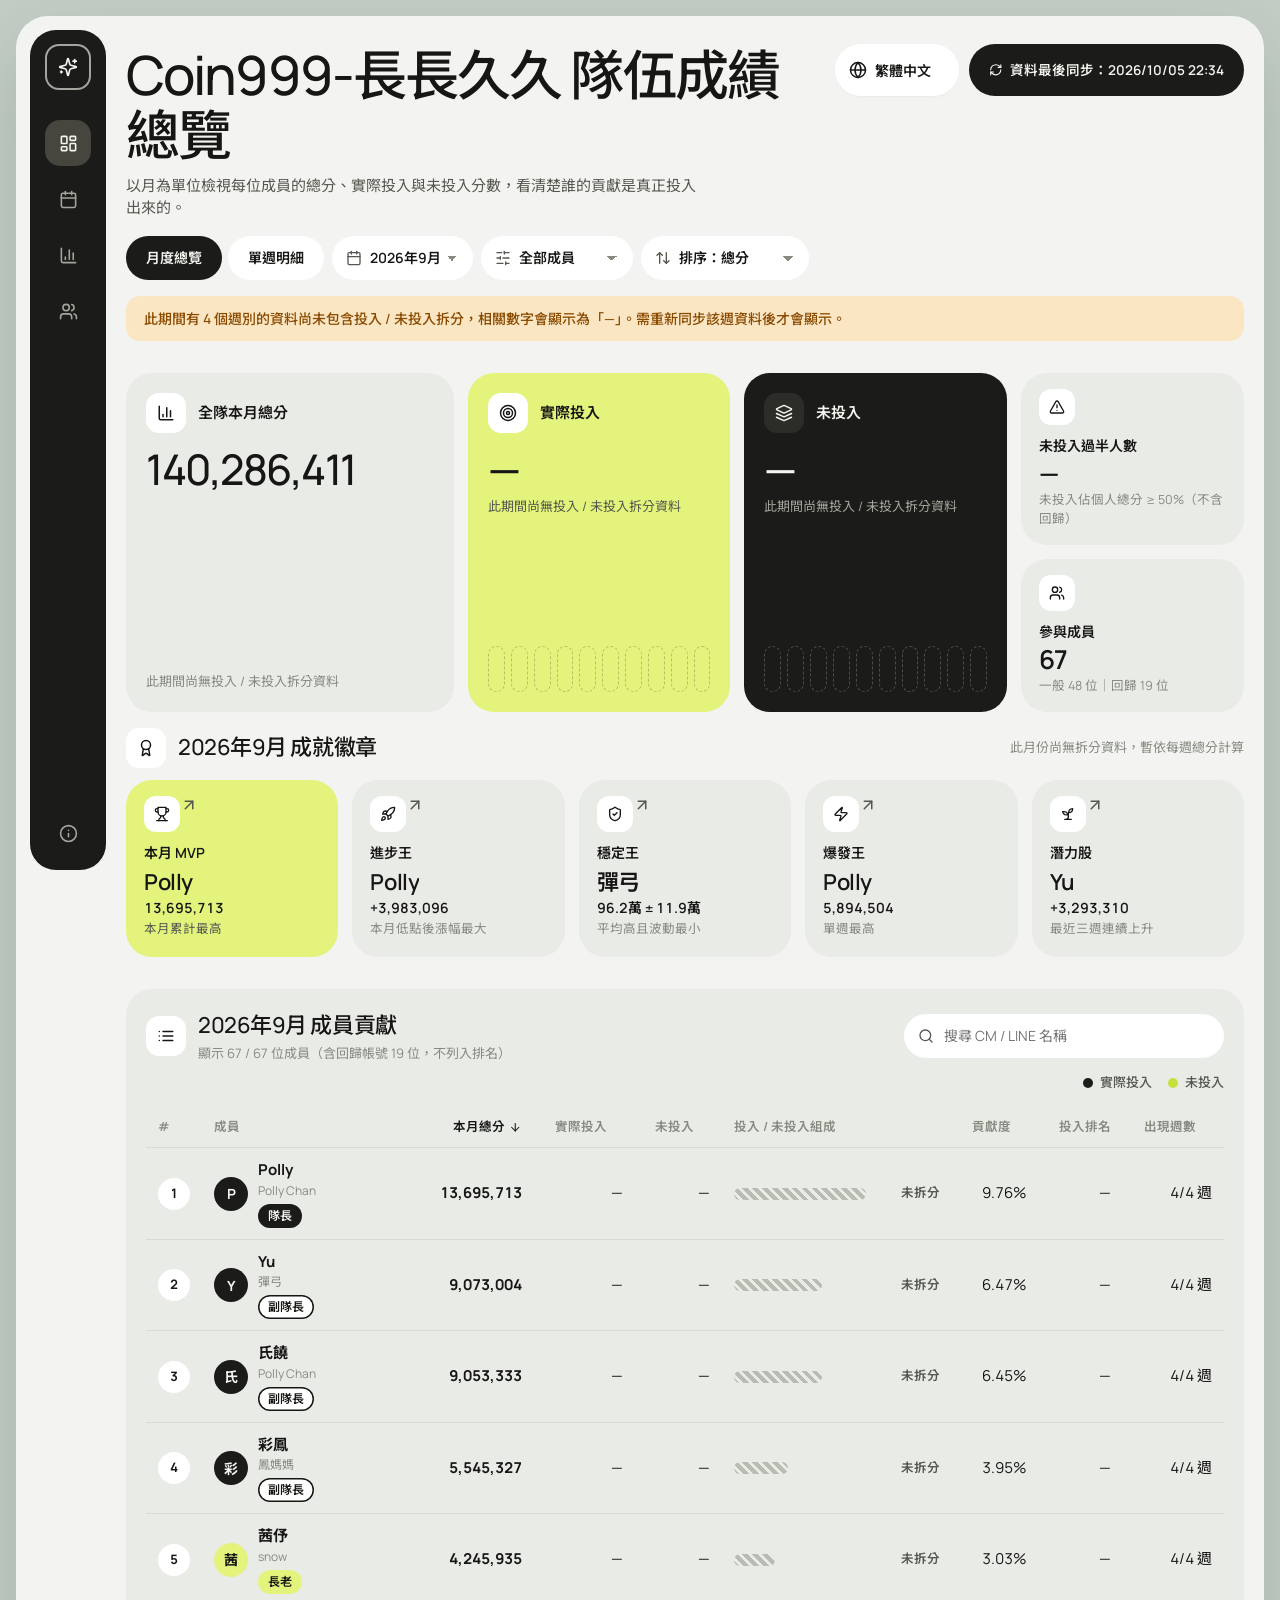
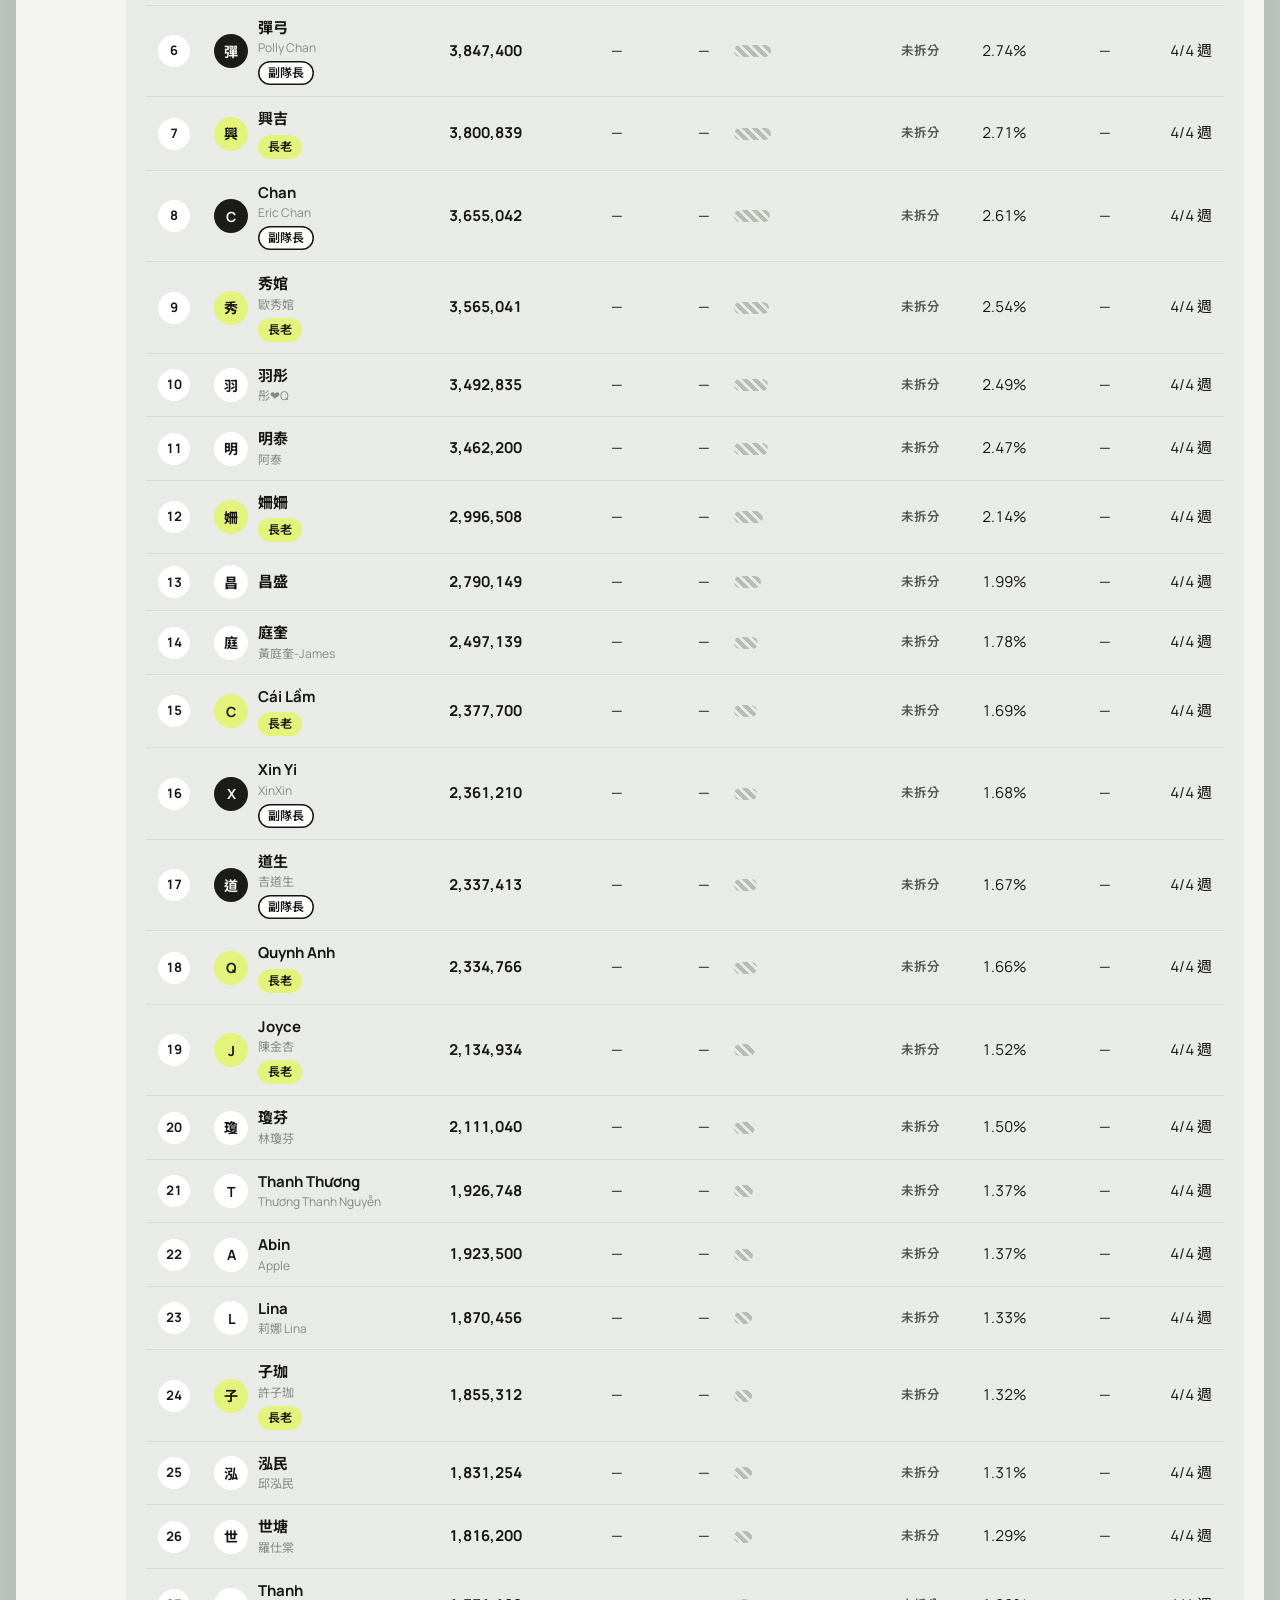
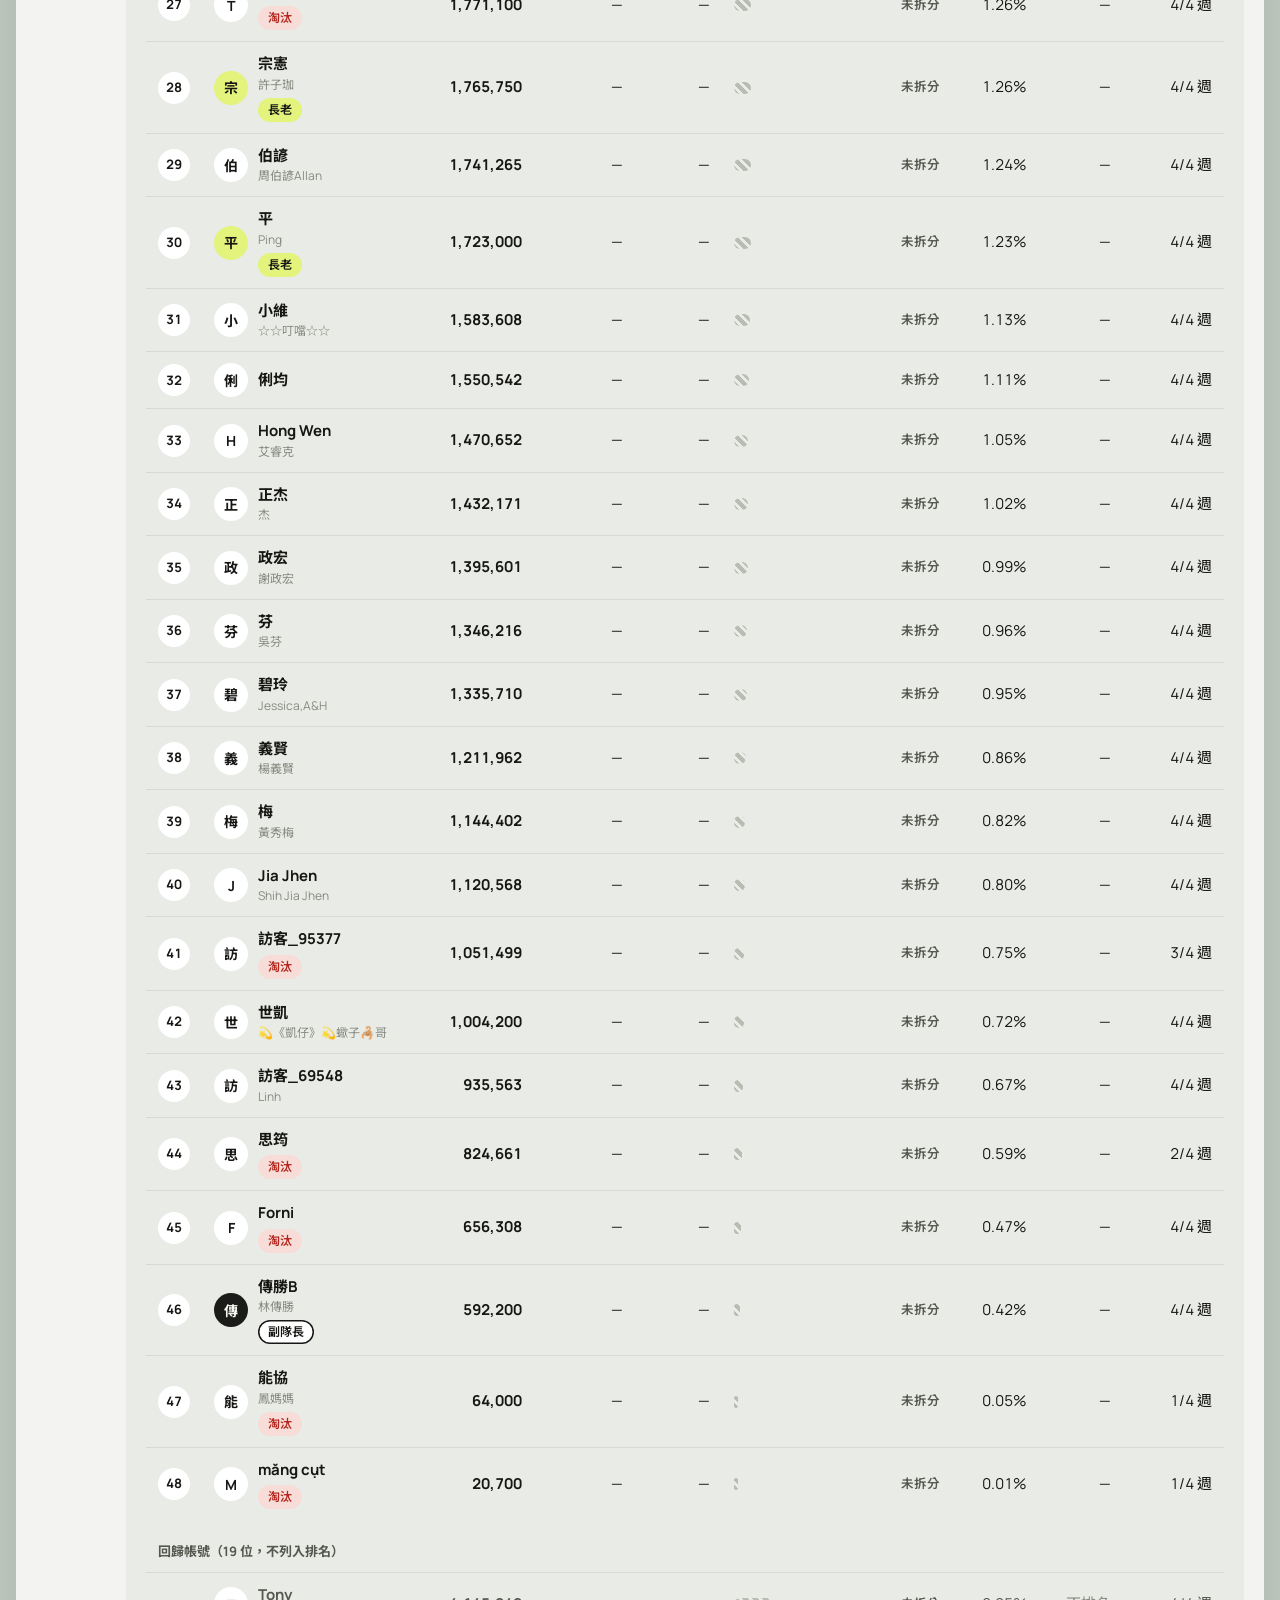
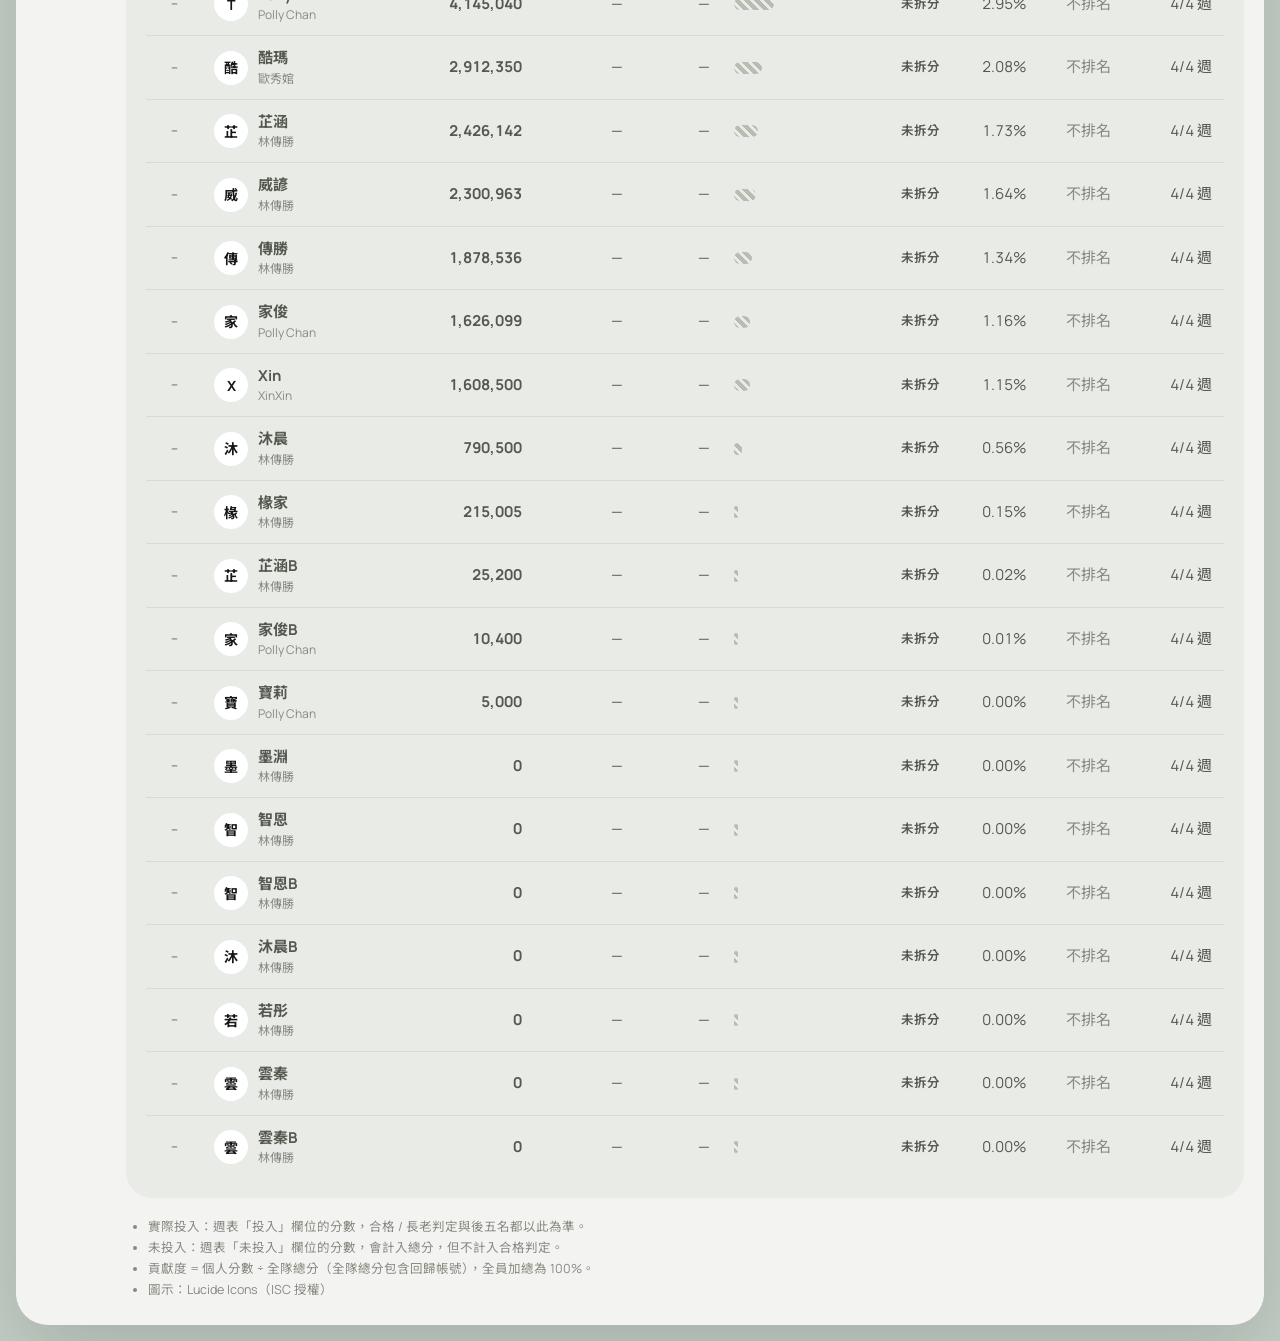
==== commit b40a4050: "Redesign dashboard around invested / uninvested scores and fix contribution % - Contribution % now d" ====
--- a/index.html
+++ b/index.html
@@ -3,132 +3,166 @@
 
 <head>
     <meta charset="UTF-8" />
-    <meta name="viewport" content="width=device-width, initial-scale=1.0" />
-    <title data-i18n="page.title">每週成績總覽</title>
+    <meta name="viewport" content="width=device-width, initial-scale=1.0, viewport-fit=cover" />
+    <meta name="color-scheme" content="light" />
+    <title data-i18n="page.title">隊伍貢獻總覽</title>
+    <link rel="preconnect" href="https://fonts.googleapis.com" />
+    <link rel="preconnect" href="https://fonts.gstatic.com" crossorigin />
+    <link rel="stylesheet"
+        href="https://fonts.googleapis.com/css2?family=Manrope:wght@400;500;600;700;800&family=Noto+Sans+TC:wght@400;500;700&display=swap" />
     <link rel="stylesheet" href="./css/styles.css" />
+    <script src="./js/icons.js" defer></script>
     <script src="./js/app.js" defer></script>
 </head>
 
 <body>
-    <div class="ambient" aria-hidden="true">
-        <div class="orb one"></div>
-        <div class="orb two"></div>
-        <div class="orb three"></div>
-    </div>
+    <div class="app">
+        <!-- 側邊欄（桌機） / 底部導覽（手機） -->
+        <aside class="rail" aria-label="導覽" data-i18n-attr="aria-label:controls.nav">
+            <div class="rail-logo" aria-hidden="true" data-icon="sparkles"></div>
 
-    <main class="page">
-        <section class="hero" aria-labelledby="pageTitle">
-            <div class="hero-inner">
-                <div class="hero-content">
-                    <div class="hero-title-block">
-                        <div class="eyebrow">
-                            <span class="status-dot"></span>
-                            <span data-i18n="hero.eyebrow">Weekly Score Dashboard</span>
+            <nav class="rail-nav" id="railNav">
+                <button type="button" class="rail-btn" data-view="month" data-i18n-attr="aria-label:controls.viewMonth;title:controls.viewMonth">
+                    <span data-icon="layoutDashboard"></span>
+                </button>
+                <button type="button" class="rail-btn" data-view="week" data-i18n-attr="aria-label:controls.viewWeek;title:controls.viewWeek">
+                    <span data-icon="calendar"></span>
+                </button>
+                <a class="rail-btn" href="#statsAnchor" data-scroll="stats" data-i18n-attr="aria-label:nav.stats;title:nav.stats">
+                    <span data-icon="chartColumn"></span>
+                </a>
+                <a class="rail-btn" href="#tableAnchor" data-scroll="table" data-i18n-attr="aria-label:nav.table;title:nav.table">
+                    <span data-icon="users"></span>
+                </a>
+            </nav>
+
+            <div class="rail-foot">
+                <a class="rail-btn" href="#footnotes" data-scroll="footnotes" data-i18n-attr="aria-label:nav.help;title:nav.help">
+                    <span data-icon="info"></span>
+                </a>
+            </div>
+        </aside>
+
+        <main class="page">
+            <header class="hero">
+                <h1 class="hero-title" data-i18n="hero.title">Coin999-長長久久 隊伍成績總覽</h1>
+
+                <div class="hero-actions">
+                    <label class="icon-select" title="Language">
+                        <span class="sr-only" data-i18n="controls.language">語言</span>
+                        <span class="icon-select-icon" aria-hidden="true" data-icon="globe"></span>
+                        <select id="languageSelect">
+                            <option value="zh-Hant">繁體中文</option>
+                            <option value="en">English</option>
+                            <option value="vi">Tiếng Việt</option>
+                        </select>
+                    </label>
+
+                    <div class="sync-pill" id="updatedAtText" aria-live="polite"></div>
+                </div>
+
+                <p class="hero-subtitle" data-i18n="hero.subtitle">
+                    以月為單位檢視每位成員的總分、實際投入與未投入分數。
+                </p>
+            </header>
+
+            <nav class="controls" aria-label="檢視設定" data-i18n-attr="aria-label:controls.bar">
+                <div class="tabs" role="tablist" id="viewTabs">
+                    <button type="button" role="tab" class="tab" data-view="month" data-i18n="controls.viewMonth">月度總覽</button>
+                    <button type="button" role="tab" class="tab" data-view="week" data-i18n="controls.viewWeek">單週明細</button>
+                </div>
+
+                <label class="pill-select">
+                    <span class="sr-only" data-i18n="controls.period">期間</span>
+                    <span class="pill-icon" aria-hidden="true" data-icon="calendar"></span>
+                    <select id="periodSelect"></select>
+                </label>
+
+                <label class="pill-select">
+                    <span class="sr-only" data-i18n="controls.filter">篩選</span>
+                    <span class="pill-icon" aria-hidden="true" data-icon="sliders"></span>
+                    <select id="filterSelect"></select>
+                </label>
+
+                <label class="pill-select">
+                    <span class="sr-only" data-i18n="controls.sort">排序</span>
+                    <span class="pill-icon" aria-hidden="true" data-icon="arrowUpDown"></span>
+                    <select id="sortSelect"></select>
+                </label>
+            </nav>
+
+            <div id="notice" class="notice" hidden role="status"></div>
+
+            <span id="statsAnchor" class="anchor"></span>
+            <section class="stats" id="stats" aria-live="polite"></section>
+
+            <section class="podium" id="podium"></section>
+
+            <span id="tableAnchor" class="anchor"></span>
+            <section class="panel" aria-labelledby="tableTitle">
+                <div class="panel-head">
+                    <div class="panel-heading">
+                        <span class="icon-chip" aria-hidden="true" data-icon="list"></span>
+                        <div>
+                            <h2 id="tableTitle" class="panel-title"></h2>
+                            <p class="panel-hint" id="resultHint" aria-live="polite" data-i18n="common.loading">載入中...</p>
                         </div>
-
-                        <h1 id="pageTitle" data-i18n="hero.title">
-                            Coin999-長長久久 隊伍 每週成績總覽
-                        </h1>
-
-                        <p class="hero-subtitle" data-i18n="hero.subtitle">
-                            檢視每週活動分數、與上週比較，以及本月最後五名。
-                        </p>
-
-                        <p class="hero-updated-at" id="updatedAtText" aria-live="polite"></p>
                     </div>
 
-                    <div class="hero-actions">
-                        <div class="select-wrap">
-                            <select id="languageSelect" aria-label="Language"
-                                data-i18n-attr="aria-label:controls.languageSelectAria">
-                                <option value="zh-Hant">繁體中文</option>
-                                <option value="en">English</option>
-                                <option value="vi">Tiếng Việt</option>
-                            </select>
-                        </div>
+                    <label class="pill-search panel-search">
+                        <span class="sr-only" data-i18n="controls.searchLabel">搜尋成員</span>
+                        <span class="pill-icon" aria-hidden="true" data-icon="search"></span>
+                        <input id="searchInput" type="search" autocomplete="off" placeholder="搜尋 CM / LINE 名稱"
+                            data-i18n-attr="placeholder:controls.searchPlaceholder" />
+                    </label>
 
-                        <div class="select-wrap">
-                            <select id="weekSelect" aria-label="選擇週別"
-                                data-i18n-attr="aria-label:controls.weekSelectAria"></select>
-                        </div>
-                    </div>
-                </div>
-            </div>
-        </section>
-
-        <section class="stats" id="stats" aria-label="統計摘要"></section>
-
-        <section class="panel" aria-labelledby="scoreTableTitle">
-            <h2 id="scoreTableTitle" class="sr-only" data-i18n="table.title">
-                成績列表
-            </h2>
-
-            <div class="toolbar">
-                <div class="toolbar-left">
-                    <div class="input-wrap">
-                        <input class="search" id="searchInput" type="search" placeholder="搜尋 CM..."
-                            data-i18n-attr="placeholder:controls.searchPlaceholder" />
-                    </div>
-
-                    <div class="select-wrap">
-                        <select id="statusFilter" aria-label="篩選狀態"
-                            data-i18n-attr="aria-label:controls.statusFilterAria">
-                            <option value="全部" data-i18n="status.allStatus">
-                                全部狀態
-                            </option>
-                        </select>
+                    <div class="legend" aria-hidden="true">
+                        <span class="legend-item"><i class="swatch swatch-invested"></i><span data-i18n="metric.invested">實際投入</span></span>
+                        <span class="legend-item"><i class="swatch swatch-uninvested"></i><span data-i18n="metric.uninvested">未投入</span></span>
                     </div>
                 </div>
 
-                <div class="toolbar-right">
-                    <span class="hint" id="resultHint" data-i18n="common.loading" aria-live="polite">
-                        載入中...
-                    </span>
+                <div class="table-wrap">
+                    <table class="score-table" id="scoreTable">
+                        <thead id="tableHead"></thead>
+                        <tbody id="tableBody"></tbody>
+                    </table>
                 </div>
-            </div>
+            </section>
 
-            <div class="table-wrap">
-                <table>
-                    <thead id="tableHead"></thead>
-                    <tbody id="tableBody"></tbody>
-                </table>
-            </div>
-        </section>
-    </main>
+            <ul class="footnotes" id="footnotes">
+                <li data-i18n="footnote.invested">實際投入：週表「投入」欄位的分數。</li>
+                <li data-i18n="footnote.uninvested">未投入：週表「未投入」欄位的分數。</li>
+                <li data-i18n="footnote.contribution">貢獻度 = 個人分數 ÷ 全隊總分（含回歸帳號）。</li>
+                <li data-i18n="footnote.icons">Icons: Lucide (ISC License)</li>
+            </ul>
+        </main>
+    </div>
 
-    <section class="profile-modal" id="profileModal" hidden aria-modal="true" role="dialog"
-        aria-labelledby="profileName" aria-describedby="profileMeta">
-        <div class="profile-backdrop" data-profile-close></div>
+    <div class="modal" id="profileModal" hidden>
+        <div class="modal-backdrop" data-modal-close></div>
 
-        <article class="profile-dialog">
-            <header class="profile-head">
-                <div>
-                    <div class="profile-kicker" data-i18n="profile.kicker">
-                        Member Analytics
-                    </div>
-
-                    <h2 class="profile-title" id="profileName" data-i18n="profile.title">
-                        成員資料
-                    </h2>
-
-                    <div class="profile-meta" id="profileMeta" data-i18n="profile.metaLoading">
-                        載入中...
+        <article class="modal-dialog" role="dialog" aria-modal="true" aria-labelledby="profileName" tabindex="-1">
+            <header class="modal-head">
+                <div class="modal-heading">
+                    <span class="avatar" id="profileAvatar" aria-hidden="true"></span>
+                    <div>
+                        <h2 class="modal-title" id="profileName"></h2>
+                        <div class="modal-meta" id="profileMeta"></div>
                     </div>
                 </div>
 
-                <button class="profile-close" id="profileClose" type="button" aria-label="關閉個人資料"
-                    data-i18n-attr="aria-label:profile.closeAria">
-                    ×
+                <button class="round-btn" id="profileClose" type="button" aria-label="關閉"
+                    data-i18n-attr="aria-label:profile.close" data-modal-close>
+                    <span data-icon="x"></span>
                 </button>
             </header>
 
-            <div class="profile-body" id="profileBody">
-                <div class="profile-loading" data-i18n="profile.bodyLoading">
-                    資料分析中...
-                </div>
-            </div>
+            <div class="modal-body" id="profileBody"></div>
         </article>
-    </section>
+    </div>
+
+    <div class="chart-tooltip" id="chartTooltip" role="tooltip" hidden></div>
 </body>
 
-</html>+</html>
--- a/css/styles.css
+++ b/css/styles.css
@@ -1,2898 +1,94 @@
+/* ================================
+   Tokens（參考：淺鼠尾草灰底、黑 + 萊姆雙色、圓角卡片）
+================================ */
+
 :root {
-    --bg: #f4f8ff;
-    --text: #102033;
-    --muted: #64748b;
-
-    --primary: #2563eb;
-    --primary-soft: #eff6ff;
-    --primary-border: #bfdbfe;
-
-    --cyan-soft: #ecfeff;
-
-    --green-soft: #ecfdf3;
-    --green-border: #bbf7d0;
-
-    --red-soft: #fff1f2;
-    --red-border: #fecdd3;
-
-    --orange-soft: #fff7ed;
-    --orange-border: #fed7aa;
-
-    --purple-soft: #f5f3ff;
-    --purple-border: #ddd6fe;
-
-    --gray-soft: #f8fafc;
-    --gray-border: #e2e8f0;
-
-    --shadow: 0 14px 34px rgba(37, 99, 235, 0.1);
-    --shadow-soft: 0 8px 20px rgba(15, 23, 42, 0.06);
-    --glow: 0 0 0 1px rgba(37, 99, 235, 0.08), 0 14px 36px rgba(37, 99, 235, 0.1);
+    color-scheme: light;
+
+    --backdrop: #c4cec6;
+    --frame: #f3f4f1;
+    --card: #e9ebe6;
+    --card-2: #e1e4de;
+    --chip: #ffffff;
+    --line: rgba(22, 22, 20, 0.08);
+    --line-strong: rgba(22, 22, 20, 0.16);
+
+    --ink: #161614;
+    --ink-2: #55584f;
+    --ink-3: #868a80;
+    --on-dark: #f4f5ef;
+    --on-dark-2: #a3a69c;
+
+    --dark: #1b1b19;
+    --dark-2: #2c2c29;
+    --lime: #e3f37c;
+    --lime-strong: #d2ea52;
+
+    /* 資料色：投入 = 深色、未投入 = 萊姆 */
+    --series-invested: #1d1d1b;
+    --series-uninvested: #c6e03c;
+    --series-unknown: #b9bcb3;
+
+    --good: #23752f;
+    --good-soft: #dcefd9;
+    --bad: #b3261e;
+    --bad-soft: #f8dcd8;
+    --warn: #8a4b00;
+    --warn-soft: #fbe6c4;
+
+    --radius-xl: 32px;
+    --radius-lg: 26px;
     --radius: 20px;
-
-    --elder-gold: #d97706;
-    --elder-gold-strong: #92400e;
-    --elder-gold-soft: #fffbeb;
-    --elder-gold-line: rgba(245, 158, 11, 0.72);
-
-    --captain-blue: #1d4ed8;
-    --captain-blue-strong: #1e3a8a;
-    --captain-blue-soft: #eff6ff;
-    --captain-blue-line: rgba(37, 99, 235, 0.78);
-
-    --vice-purple: #7c3aed;
-    --vice-purple-strong: #5b21b6;
-    --vice-purple-soft: #f5f3ff;
-    --vice-purple-line: rgba(124, 58, 237, 0.72);
+    --radius-sm: 14px;
+
+    --font: "Manrope", "Noto Sans TC", system-ui, -apple-system, "Segoe UI", "PingFang TC", "Microsoft JhengHei", sans-serif;
 }
 
 /* ================================
-Base
+   Base
 ================================ */
 
-* {
+*,
+*::before,
+*::after {
     box-sizing: border-box;
 }
 
 html {
-    min-height: 100%;
-    background: var(--bg);
     -webkit-text-size-adjust: 100%;
+    background: var(--backdrop);
 }
 
 body {
     margin: 0;
     min-height: 100vh;
-    font-family:
-        -apple-system,
-        BlinkMacSystemFont,
-        "Segoe UI",
-        "Noto Sans TC",
-        "Microsoft JhengHei",
-        Arial,
-        sans-serif;
-    color: var(--text);
-    background:
-        radial-gradient(circle at 8% 6%, rgba(14, 165, 233, 0.12), transparent 28%),
-        radial-gradient(circle at 92% 12%, rgba(124, 58, 237, 0.1), transparent 30%),
-        radial-gradient(circle at 50% 102%, rgba(37, 99, 235, 0.1), transparent 34%),
-        linear-gradient(180deg, #f8fbff 0%, #f4f8ff 46%, #eaf2ff 100%);
+    font-family: var(--font);
+    font-size: 15px;
+    line-height: 1.5;
+    color: var(--ink);
+    background: var(--backdrop);
     overflow-x: hidden;
-}
-
-body::before {
-    content: "";
-    position: fixed;
-    inset: 0;
-    z-index: -4;
-    pointer-events: none;
-    background-image:
-        linear-gradient(rgba(37, 99, 235, 0.07) 1px, transparent 1px),
-        linear-gradient(90deg, rgba(37, 99, 235, 0.07) 1px, transparent 1px),
-        linear-gradient(rgba(14, 165, 233, 0.035) 1px, transparent 1px),
-        linear-gradient(90deg, rgba(14, 165, 233, 0.035) 1px, transparent 1px);
-    background-size: 48px 48px, 48px 48px, 12px 12px, 12px 12px;
-    mask-image: linear-gradient(to bottom, rgba(0, 0, 0, 0.55), transparent 82%);
-    opacity: 0.42;
-    animation: gridMove 60s linear infinite;
-}
-
-body::after {
-    content: "";
-    position: fixed;
-    inset: 0;
-    z-index: -2;
-    pointer-events: none;
-    background: linear-gradient(to bottom, transparent 0%, rgba(37, 99, 235, 0.025) 50%, transparent 100%);
-    background-size: 100% 9px;
-    opacity: 0.18;
-    mix-blend-mode: multiply;
-}
-
-/* ================================
-Animations
-================================ */
-
-@keyframes gridMove {
-    from {
-        background-position: 0 0, 0 0, 0 0, 0 0;
-    }
-
-    to {
-        background-position: 48px 48px, 48px 48px, 12px 12px, 12px 12px;
-    }
-}
-
-@keyframes floatOrb {
-
-    0%,
-    100% {
-        transform: translate3d(0, 0, 0) scale(1);
-    }
-
-    50% {
-        transform: translate3d(18px, -18px, 0) scale(1.03);
-    }
-}
-
-@keyframes shimmer {
-    from {
-        transform: translateX(-120%);
-    }
-
-    to {
-        transform: translateX(120%);
-    }
-}
-
-@keyframes fadeUp {
-    from {
-        opacity: 0;
-        transform: translateY(8px);
-    }
-
-    to {
-        opacity: 1;
-        transform: translateY(0);
-    }
-}
-
-@keyframes borderScan {
-    from {
-        transform: translateX(-100%);
-    }
-
-    to {
-        transform: translateX(100%);
-    }
-}
-
-@keyframes loaderPulse {
-    from {
-        opacity: 0.45;
-        transform: translateY(0);
-    }
-
-    to {
-        opacity: 1;
-        transform: translateY(-4px);
-    }
-}
-
-@keyframes elderSheen {
-    from {
-        transform: translateX(-130%) skewX(-18deg);
-    }
-
-    to {
-        transform: translateX(150%) skewX(-18deg);
-    }
-}
-
-@keyframes leaderSheen {
-    from {
-        transform: translateX(-130%) skewX(-18deg);
-    }
-
-    to {
-        transform: translateX(150%) skewX(-18deg);
-    }
-}
-
-/* ================================
-Ambient Background
-================================ */
-
-.ambient {
-    position: fixed;
-    inset: 0;
-    pointer-events: none;
+    -webkit-font-smoothing: antialiased;
+}
+
+body.modal-open {
     overflow: hidden;
-    z-index: -3;
-}
-
-.orb {
-    position: absolute;
-    width: 280px;
-    height: 280px;
-    border-radius: 999px;
-    filter: blur(18px);
-    opacity: 0.22;
-    animation: floatOrb 18s ease-in-out infinite;
-    will-change: transform, opacity;
-}
-
-.orb.one {
-    left: -120px;
-    top: 70px;
-    background: radial-gradient(circle, rgba(14, 165, 233, 0.22), transparent 66%);
-}
-
-.orb.two {
-    right: -120px;
-    top: 150px;
-    background: radial-gradient(circle, rgba(124, 58, 237, 0.16), transparent 68%);
-    animation-delay: -3s;
-}
-
-.orb.three {
-    left: 42%;
-    bottom: -150px;
-    background: radial-gradient(circle, rgba(37, 99, 235, 0.16), transparent 68%);
-    animation-delay: -5s;
-}
-
-/* ================================
-Layout / Hero
-================================ */
-
-.page {
-    width: min(1540px, calc(100% - 32px));
-    margin: 0 auto;
-    padding: 28px 0 54px;
-}
-
-.hero {
-    position: relative;
-    overflow: hidden;
-    border-radius: 30px;
-    padding: 1px;
-    box-shadow: var(--shadow);
-    isolation: isolate;
-    background: linear-gradient(135deg, rgba(14, 165, 233, 0.5), rgba(37, 99, 235, 0.5), rgba(124, 58, 237, 0.34));
-}
-
-.hero::before {
-    content: "";
-    position: absolute;
-    top: 0;
-    left: 0;
-    width: 55%;
-    height: 2px;
-    z-index: 2;
-    opacity: 0.55;
-    background: linear-gradient(90deg, transparent, rgba(14, 165, 233, 0.88), transparent);
-    animation: borderScan 9s ease-in-out infinite;
-    will-change: transform, opacity;
-}
-
-.hero::after {
-    content: "";
-    position: absolute;
-    inset: 1px;
-    z-index: -1;
-    border-radius: 29px;
-    background:
-        linear-gradient(90deg, rgba(37, 99, 235, 0.045) 1px, transparent 1px),
-        linear-gradient(rgba(37, 99, 235, 0.04) 1px, transparent 1px),
-        radial-gradient(circle at 14% 18%, rgba(14, 165, 233, 0.13), transparent 34%),
-        radial-gradient(circle at 86% 20%, rgba(124, 58, 237, 0.1), transparent 32%),
-        linear-gradient(135deg, rgba(255, 255, 255, 0.96), rgba(248, 251, 255, 0.9));
-    background-size: 34px 34px, 34px 34px, auto, auto, auto;
-    backdrop-filter: blur(12px);
-}
-
-.hero-inner {
-    position: relative;
-    min-height: 184px;
-    padding: 30px;
-}
-
-.hero-inner::before {
-    content: "";
-    position: absolute;
-    right: 28px;
-    top: 28px;
-    width: 150px;
-    height: 150px;
-    border: 1px solid rgba(37, 99, 235, 0.14);
-    border-radius: 50%;
-    background:
-        linear-gradient(90deg, transparent 49%, rgba(37, 99, 235, 0.1) 50%, transparent 51%),
-        linear-gradient(transparent 49%, rgba(37, 99, 235, 0.1) 50%, transparent 51%);
-    opacity: 0.45;
-    pointer-events: none;
-}
-
-.hero-inner::after {
-    content: "";
-    position: absolute;
-    inset: 0;
-    pointer-events: none;
-    opacity: 0.28;
-    background: linear-gradient(110deg, transparent 0%, rgba(255, 255, 255, 0.6) 38%, transparent 58%);
-    transform: translateX(-120%);
-    animation: shimmer 14s ease-in-out infinite;
-    will-change: transform, opacity;
-}
-
-.hero-content {
-    position: relative;
-    z-index: 1;
-    display: flex;
-    justify-content: space-between;
-    align-items: flex-end;
-    gap: 24px;
-    flex-wrap: wrap;
-}
-
-.hero-title-block {
-    min-width: 0;
-    flex: 1 1 360px;
-}
-
-.eyebrow {
-    display: inline-flex;
-    align-items: center;
-    gap: 9px;
-    max-width: 100%;
-    padding: 8px 13px;
-    margin-bottom: 14px;
-    border-radius: 999px;
-    border: 1px solid rgba(37, 99, 235, 0.2);
-    background: rgba(239, 246, 255, 0.82);
-    color: #1d4ed8;
-    font-size: 13px;
-    letter-spacing: 0.08em;
-    text-transform: uppercase;
-    box-shadow: inset 0 1px 0 rgba(255, 255, 255, 0.86), 0 8px 18px rgba(37, 99, 235, 0.06);
-    backdrop-filter: blur(8px);
-    white-space: nowrap;
-}
-
-.status-dot {
-    flex: 0 0 auto;
-    width: 8px;
-    height: 8px;
-    border-radius: 999px;
-    background: #10b981;
-    box-shadow: 0 0 0 4px rgba(16, 185, 129, 0.12), 0 0 12px rgba(16, 185, 129, 0.55);
-}
-
-h1 {
-    margin: 0;
-    color: #0f172a;
-    font-size: clamp(30px, 4.4vw, 54px);
-    line-height: 1.08;
-    letter-spacing: -0.052em;
-    word-break: keep-all;
-}
-
-.hero-subtitle {
-    margin: 14px 0 0;
-    max-width: 720px;
-    color: var(--muted);
-    font-size: 15px;
-    line-height: 1.7;
-}
-
-.hero-actions {
-    display: flex;
-    gap: 12px;
-    flex-wrap: wrap;
-    align-items: center;
-    flex: 0 1 320px;
-}
-
-/* ================================
-Controls
-================================ */
-
-.select-wrap,
-.input-wrap {
-    position: relative;
-    min-width: 0;
-}
-
-select,
-input {
-    width: 100%;
-    min-height: 46px;
-    padding: 12px 14px;
-    border: 1px solid rgba(37, 99, 235, 0.18);
-    border-radius: 14px;
-    outline: none;
-    background: linear-gradient(180deg, rgba(255, 255, 255, 0.96), rgba(248, 251, 255, 0.92));
-    color: var(--text);
-    font-size: 14px;
-    box-shadow: inset 0 1px 0 rgba(255, 255, 255, 0.9), 0 8px 18px rgba(37, 99, 235, 0.06);
-    transition: border-color 0.18s ease, box-shadow 0.18s ease, background 0.18s ease;
-}
-
+}
+
+button,
+input,
 select {
-    appearance: none;
-    padding-right: 42px;
+    font: inherit;
+    color: inherit;
+}
+
+button {
     cursor: pointer;
 }
 
-select option {
-    background: #ffffff;
-    color: var(--text);
-}
-
-.select-wrap::after {
-    content: "⌄";
-    position: absolute;
-    right: 15px;
-    top: 50%;
-    transform: translateY(-56%);
-    color: var(--primary);
-    pointer-events: none;
-    font-size: 18px;
-}
-
-input::placeholder {
-    color: #94a3b8;
-}
-
-select:focus,
-input:focus {
-    border-color: rgba(37, 99, 235, 0.68);
-    box-shadow: 0 0 0 4px rgba(37, 99, 235, 0.1), 0 10px 22px rgba(37, 99, 235, 0.08);
-}
-
-select:hover,
-input:hover {
-    background: #ffffff;
-}
-
-.hero select {
-    min-width: 270px;
-}
-
-/* ================================
-Stats
-================================ */
-
-.stats {
-    display: grid;
-    grid-template-columns: repeat(auto-fit, minmax(220px, 1fr));
-    gap: 14px;
-    margin-top: 18px;
-}
-
-.stat-card {
-    position: relative;
-    overflow: hidden;
-    min-width: 0;
-    padding: 18px;
-    border: 1px solid rgba(37, 99, 235, 0.12);
-    border-radius: var(--radius);
-    background: linear-gradient(180deg, rgba(255, 255, 255, 0.92), rgba(248, 251, 255, 0.82));
-    box-shadow: var(--shadow-soft);
-    backdrop-filter: blur(10px);
-    animation: fadeUp 0.28s ease both;
-    isolation: isolate;
-}
-
-.stat-card::before {
-    content: "";
-    position: absolute;
-    inset: 0;
-    z-index: -1;
-    pointer-events: none;
-    background:
-        linear-gradient(90deg, rgba(37, 99, 235, 0.035) 1px, transparent 1px),
-        linear-gradient(rgba(37, 99, 235, 0.03) 1px, transparent 1px),
-        radial-gradient(circle at 24% 0%, rgba(14, 165, 233, 0.1), transparent 38%);
-    background-size: 22px 22px, 22px 22px, auto;
-}
-
-.stat-card::after {
-    content: "";
-    position: absolute;
-    left: 18px;
-    right: 18px;
-    bottom: 0;
-    height: 2px;
-    opacity: 0.65;
-    background: linear-gradient(90deg, transparent, rgba(37, 99, 235, 0.54), rgba(14, 165, 233, 0.5), transparent);
-}
-
-.stat-card.stat-elder {
-    border-color: rgba(245, 158, 11, 0.22);
-    background: linear-gradient(180deg, rgba(255, 251, 235, 0.92), rgba(236, 254, 255, 0.74));
-}
-
-.stat-card.stat-elder::after {
-    background: linear-gradient(90deg, transparent, rgba(245, 158, 11, 0.68), rgba(14, 165, 233, 0.5), transparent);
-}
-
-.stat-top {
-    position: relative;
-    z-index: 1;
-    display: grid;
-    grid-template-columns: minmax(0, 1fr) auto;
-    align-items: center;
-    gap: 12px;
-    min-width: 0;
-}
-
-.stat-label {
-    margin-bottom: 10px;
-    color: var(--muted);
-    font-size: 13px;
-}
-
-.stat-icon {
-    width: 40px;
-    height: 40px;
-    display: inline-flex;
-    align-items: center;
-    justify-content: center;
-    justify-self: end;
-    border-radius: 14px;
-    border: 1px solid rgba(37, 99, 235, 0.16);
-    background: linear-gradient(135deg, rgba(239, 246, 255, 0.95), rgba(236, 254, 255, 0.85));
-    color: var(--primary);
-    box-shadow: inset 0 1px 0 rgba(255, 255, 255, 0.86), 0 8px 14px rgba(37, 99, 235, 0.06);
-}
-
-.stat-card.stat-elder .stat-icon {
-    color: var(--elder-gold-strong);
-    background: linear-gradient(135deg, #fffbeb, #fed7aa, #ecfeff);
-    border-color: rgba(245, 158, 11, 0.26);
-}
-
-.stat-value {
-    position: relative;
-    z-index: 1;
-    min-width: 0;
-    max-width: 100%;
-    overflow: hidden;
-    color: #0f172a;
-    font-weight: 950;
-    font-size: clamp(20px, 2.1vw, 30px);
-    line-height: 1.08;
-    letter-spacing: -0.04em;
-    font-variant-numeric: tabular-nums;
-    text-overflow: ellipsis;
-    white-space: nowrap;
-}
-
-/* ================================
-Panel / Toolbar / Table
-================================ */
-
-.panel {
-    position: relative;
-    margin-top: 18px;
-    overflow: hidden;
-    border-radius: 24px;
-    border: 1px solid rgba(37, 99, 235, 0.14);
-    background: rgba(255, 255, 255, 0.86);
-    box-shadow: var(--glow);
-    backdrop-filter: blur(10px);
-    isolation: isolate;
-    contain: layout paint;
-}
-
-.panel::before {
-    content: "";
-    position: absolute;
-    inset: 0;
-    z-index: -1;
-    pointer-events: none;
-    background:
-        linear-gradient(90deg, rgba(37, 99, 235, 0.025) 1px, transparent 1px),
-        linear-gradient(rgba(37, 99, 235, 0.025) 1px, transparent 1px),
-        radial-gradient(circle at 18% 0%, rgba(14, 165, 233, 0.055), transparent 30%),
-        radial-gradient(circle at 82% 0%, rgba(124, 58, 237, 0.045), transparent 32%);
-    background-size: 28px 28px, 28px 28px, auto, auto;
-}
-
-.toolbar {
-    position: relative;
-    z-index: 2;
-    display: flex;
-    gap: 12px;
-    align-items: center;
-    justify-content: space-between;
-    flex-wrap: wrap;
-    padding: 16px;
-    border-bottom: 1px solid rgba(37, 99, 235, 0.12);
-    background: rgba(248, 251, 255, 0.78);
-    backdrop-filter: blur(10px);
-}
-
-.toolbar-left,
-.toolbar-right {
-    display: flex;
-    gap: 10px;
-    flex-wrap: wrap;
-    align-items: center;
-    min-width: 0;
-}
-
-.search {
-    min-width: min(390px, 100%);
-}
-
-.hint {
-    display: inline-flex;
-    align-items: center;
-    gap: 8px;
-    padding: 10px 12px;
-    border-radius: 999px;
-    border: 1px solid rgba(37, 99, 235, 0.18);
-    background: linear-gradient(135deg, rgba(239, 246, 255, 0.92), rgba(236, 254, 255, 0.72));
-    color: #334155;
-    font-size: 13px;
-    line-height: 1.4;
-    box-shadow: inset 0 1px 0 rgba(255, 255, 255, 0.84);
-}
-
-.hint::before {
-    content: "";
-    flex: 0 0 auto;
-    width: 7px;
-    height: 7px;
-    border-radius: 999px;
-    background: var(--primary);
-    box-shadow: 0 0 0 4px rgba(37, 99, 235, 0.1), 0 0 12px rgba(37, 99, 235, 0.35);
-}
-
-.table-wrap {
-    position: relative;
-    z-index: 1;
-    overflow: auto;
-    max-height: 72vh;
-    background: rgba(255, 255, 255, 0.86);
-    scrollbar-color: rgba(37, 99, 235, 0.42) #eaf2ff;
-    scrollbar-width: thin;
-    -webkit-overflow-scrolling: touch;
-    contain: layout paint;
-}
-
-.table-wrap::-webkit-scrollbar {
-    width: 10px;
-    height: 10px;
-}
-
-.table-wrap::-webkit-scrollbar-track {
-    background: #eaf2ff;
-}
-
-.table-wrap::-webkit-scrollbar-thumb {
-    border-radius: 999px;
-    border: 2px solid #eaf2ff;
-    background: linear-gradient(180deg, rgba(37, 99, 235, 0.54), rgba(14, 165, 233, 0.44));
-}
-
-table {
-    width: 100%;
-    min-width: 1380px;
-    border-collapse: separate;
-    border-spacing: 0;
-    font-size: 14px;
-}
-
-thead th {
-    position: sticky;
-    top: 0;
-    z-index: 5;
-    padding: 14px 11px;
-    border-bottom: 1px solid rgba(37, 99, 235, 0.14);
-    background: linear-gradient(180deg, rgba(248, 251, 255, 0.98), rgba(239, 246, 255, 0.94));
-    color: #475569;
-    text-align: right;
-    font-size: 12px;
-    letter-spacing: 0.07em;
-    white-space: nowrap;
-    backdrop-filter: blur(8px);
-}
-
-thead th:first-child,
-tbody td:first-child {
-    position: sticky;
-    left: 0;
-    z-index: 5;
-    min-width: 74px;
-    max-width: 74px;
-    text-align: center;
-    background: rgba(255, 255, 255, 0.98);
-    box-shadow: 1px 0 0 rgba(37, 99, 235, 0.1);
-}
-
-thead th:nth-child(2),
-tbody td:nth-child(2) {
-    position: sticky;
-    left: 74px;
-    z-index: 4;
-    min-width: 132px;
-    max-width: 132px;
-    padding-left: 11px;
-    text-align: left;
-    background: rgba(255, 255, 255, 0.98);
-    box-shadow: 1px 0 0 rgba(37, 99, 235, 0.1);
-}
-
-thead th:first-child,
-thead th:nth-child(2) {
-    z-index: 8;
-    background: linear-gradient(180deg, rgba(248, 251, 255, 1), rgba(239, 246, 255, 0.98));
-}
-
-tbody tr {
-    animation: fadeUp 0.16s ease both;
-}
-
-.row-no-animation {
-    animation: none !important;
-}
-
-tbody td {
-    padding: 13px 11px;
-    border-bottom: 1px solid rgba(37, 99, 235, 0.08);
-    background: rgba(255, 255, 255, 0.9);
-    color: #334155;
-    text-align: right;
-    white-space: nowrap;
-    transition: background 0.16s ease, color 0.16s ease;
-}
-
-tbody tr:nth-child(even) td {
-    background: rgba(248, 251, 255, 0.82);
-}
-
-tbody tr:hover td,
-tbody tr:hover td:first-child,
-tbody tr:hover td:nth-child(2) {
-    background: #edf7ff;
-    box-shadow: none;
-}
-
-/* ================================
-Important Columns
-================================ */
-
-thead th.col-pass-distance,
-tbody td.col-pass-distance {
-    background: linear-gradient(180deg, rgba(255, 247, 237, 0.98), rgba(255, 237, 213, 0.9)) !important;
-    color: #9a3412;
-    box-shadow:
-        inset 1px 0 0 rgba(251, 146, 60, 0.22),
-        inset -1px 0 0 rgba(251, 146, 60, 0.16);
-}
-
-thead th.col-elder-distance,
-tbody td.col-elder-distance {
-    background: linear-gradient(180deg, rgba(255, 251, 235, 0.98), rgba(254, 243, 199, 0.92)) !important;
-    color: #92400e;
-    box-shadow:
-        inset 1px 0 0 rgba(245, 158, 11, 0.26),
-        inset -1px 0 0 rgba(245, 158, 11, 0.18);
-}
-
-/* 本月貢獻度欄位 */
-thead th.col-month-contribution,
-tbody td.col-month-contribution {
-    background: linear-gradient(180deg, rgba(240, 253, 250, 0.98), rgba(204, 251, 241, 0.86)) !important;
-    color: #0f766e;
-    box-shadow:
-        inset 1px 0 0 rgba(20, 184, 166, 0.22),
-        inset -1px 0 0 rgba(20, 184, 166, 0.16);
-}
-
-thead th.col-pass-distance,
-thead th.col-elder-distance,
-thead th.col-month-contribution,
-tbody td.col-pass-distance.score,
-tbody td.col-elder-distance.score,
-tbody td.col-month-contribution.score {
-    font-weight: 950;
-}
-
-tbody tr:hover td.col-pass-distance {
-    background: linear-gradient(180deg, rgba(255, 237, 213, 1), rgba(254, 215, 170, 0.94)) !important;
-    color: #9a3412;
-}
-
-tbody tr:hover td.col-elder-distance {
-    background: linear-gradient(180deg, rgba(254, 243, 199, 1), rgba(253, 230, 138, 0.94)) !important;
-    color: #92400e;
-}
-
-tbody tr:hover td.col-month-contribution {
-    background: linear-gradient(180deg, rgba(204, 251, 241, 1), rgba(153, 246, 228, 0.92)) !important;
-    color: #0f766e;
-}
-
-.row-elder td.col-pass-distance,
-.row-total td.col-pass-distance {
-    background: linear-gradient(180deg, rgba(255, 237, 213, 0.98), rgba(254, 215, 170, 0.92)) !important;
-    color: #9a3412 !important;
-}
-
-.row-elder td.col-elder-distance,
-.row-total td.col-elder-distance {
-    background: linear-gradient(180deg, rgba(254, 243, 199, 1), rgba(253, 230, 138, 0.9)) !important;
-    color: #92400e !important;
-}
-
-.row-elder td.col-month-contribution,
-.row-total td.col-month-contribution {
-    background: linear-gradient(180deg, rgba(240, 253, 250, 0.98), rgba(153, 246, 228, 0.82)) !important;
-    color: #0f766e !important;
-}
-
-/* ================================
-Role Rows
-================================ */
-
-.row-elder td,
-.row-elder td:first-child,
-.row-elder td:nth-child(2) {
-    background: linear-gradient(90deg, rgba(255, 251, 235, 0.96), rgba(236, 254, 255, 0.88)) !important;
-    border-bottom-color: rgba(245, 158, 11, 0.18);
-}
-
-.row-elder td:first-child {
-    box-shadow:
-        1px 0 0 rgba(245, 158, 11, 0.16),
-        inset 4px 0 0 var(--elder-gold-line);
-}
-
-.row-elder:hover td,
-.row-elder:hover td:first-child,
-.row-elder:hover td:nth-child(2) {
-    background: linear-gradient(90deg, rgba(255, 247, 237, 0.98), rgba(236, 254, 255, 0.96)) !important;
-}
-
-.row-captain td,
-.row-captain td:first-child,
-.row-captain td:nth-child(2) {
-    background: linear-gradient(90deg, rgba(239, 246, 255, 0.98), rgba(236, 254, 255, 0.9)) !important;
-    border-bottom-color: rgba(37, 99, 235, 0.2);
-}
-
-.row-captain td:first-child {
-    box-shadow:
-        1px 0 0 rgba(37, 99, 235, 0.16),
-        inset 4px 0 0 var(--captain-blue-line);
-}
-
-.row-captain:hover td,
-.row-captain:hover td:first-child,
-.row-captain:hover td:nth-child(2) {
-    background: linear-gradient(90deg, rgba(219, 234, 254, 0.98), rgba(236, 254, 255, 0.96)) !important;
-}
-
-.row-vice td,
-.row-vice td:first-child,
-.row-vice td:nth-child(2) {
-    background: linear-gradient(90deg, rgba(245, 243, 255, 0.98), rgba(239, 246, 255, 0.9)) !important;
-    border-bottom-color: rgba(124, 58, 237, 0.18);
-}
-
-.row-vice td:first-child {
-    box-shadow:
-        1px 0 0 rgba(124, 58, 237, 0.16),
-        inset 4px 0 0 var(--vice-purple-line);
-}
-
-.row-vice:hover td,
-.row-vice:hover td:first-child,
-.row-vice:hover td:nth-child(2) {
-    background: linear-gradient(90deg, rgba(237, 233, 254, 0.98), rgba(239, 246, 255, 0.96)) !important;
-}
-
-.row-total td,
-.row-total td:first-child,
-.row-total td:nth-child(2) {
-    background: linear-gradient(90deg, rgba(219, 234, 254, 0.95), rgba(236, 254, 255, 0.82)) !important;
-    color: #1e3a8a;
-    font-weight: 950;
-    border-bottom: 0;
-}
-
-.section-row td {
-    background: linear-gradient(90deg, rgba(226, 232, 240, 0.95), rgba(239, 246, 255, 0.82)) !important;
-    color: #334155;
-    font-weight: 950;
-    text-align: left;
-    font-size: 15px;
-    letter-spacing: 0.02em;
-}
-
-/* ================================
-Cells / Badges
-================================ */
-
-.name {
-    color: #0f172a;
-    font-weight: 850;
-}
-
-.score {
-    color: #1e293b;
-    font-weight: 760;
-    font-variant-numeric: tabular-nums;
-}
-
-.col-month-contribution.score span {
-    display: inline-flex;
-    align-items: center;
-    justify-content: center;
-    min-width: 68px;
-    padding: 4px 8px;
-    border-radius: 999px;
-    background: rgba(255, 255, 255, 0.54);
-    border: 1px solid rgba(20, 184, 166, 0.18);
-    color: #0f766e;
-    font-weight: 950;
-    font-variant-numeric: tabular-nums;
-}
-
-.rank-cell {
-    text-align: center;
-    font-variant-numeric: tabular-nums;
-}
-
-.rank-badge {
-    display: inline-flex;
-    align-items: center;
-    justify-content: center;
-    min-width: 34px;
-    height: 28px;
-    padding: 0 9px;
-    border-radius: 999px;
-    border: 1px solid rgba(37, 99, 235, 0.22);
-    background: linear-gradient(135deg, rgba(239, 246, 255, 0.98), rgba(236, 254, 255, 0.88));
-    color: #1d4ed8;
-    font-size: 13px;
-    font-weight: 950;
-    box-shadow: inset 0 1px 0 rgba(255, 255, 255, 0.86), 0 6px 14px rgba(37, 99, 235, 0.06);
-}
-
-.rank-badge-elder {
-    color: var(--elder-gold-strong);
-    background: linear-gradient(135deg, #fffbeb, #ecfeff);
-    border-color: rgba(245, 158, 11, 0.32);
-}
-
-.rank-badge-captain {
-    color: var(--captain-blue-strong);
-    background: linear-gradient(135deg, #eff6ff, #dbeafe, #ecfeff);
-    border-color: rgba(37, 99, 235, 0.34);
-}
-
-.rank-badge-vice {
-    color: var(--vice-purple-strong);
-    background: linear-gradient(135deg, #f5f3ff, #ede9fe, #eff6ff);
-    border-color: rgba(124, 58, 237, 0.32);
-}
-
-.badge,
-.trend-badge,
-.history-badge {
-    display: inline-flex;
-    align-items: center;
-    justify-content: center;
-    min-width: 66px;
-    padding: 6px 10px;
-    border-radius: 999px;
-    border: 1px solid transparent;
-    font-size: 12px;
-    font-weight: 850;
-    letter-spacing: 0.02em;
-    font-variant-numeric: tabular-nums;
-    box-shadow: inset 0 1px 0 rgba(255, 255, 255, 0.78);
-}
-
-.trend-badge,
-.history-badge {
-    min-width: 88px;
-}
-
-.badge-pass,
-.trend-up {
-    color: #166534;
-    background: var(--green-soft);
-    border-color: var(--green-border);
-}
-
-.badge-out,
-.trend-down,
-.history-risk {
-    color: #be123c;
-    background: var(--red-soft);
-    border-color: var(--red-border);
-}
-
-.badge-return {
-    color: #6d28d9;
-    background: var(--purple-soft);
-    border-color: var(--purple-border);
-}
-
-.badge-leader,
-.trend-new {
-    color: #1d4ed8;
-    background: var(--primary-soft);
-    border-color: var(--primary-border);
-}
-
-.badge-other,
-.trend-same,
-.history-none {
-    color: #475569;
-    background: var(--gray-soft);
-    border-color: var(--gray-border);
-}
-
-.history-watch {
-    color: #c2410c;
-    background: var(--orange-soft);
-    border-color: var(--orange-border);
-}
-
-/* Role badges: static glow + lightweight sheen */
-.badge-elder,
-.badge-captain,
-.badge-vice {
-    position: relative;
-    overflow: hidden;
-    box-shadow:
-        inset 0 1px 0 rgba(255, 255, 255, 0.88),
-        0 8px 18px rgba(15, 23, 42, 0.06);
-}
-
-.badge-elder {
-    min-width: 78px;
-    color: var(--elder-gold-strong);
-    border-color: rgba(245, 158, 11, 0.38);
-    background:
-        radial-gradient(circle at 12% 18%, rgba(255, 255, 255, 0.95), transparent 28%),
-        linear-gradient(135deg, rgba(255, 251, 235, 0.98), rgba(254, 215, 170, 0.72), rgba(236, 254, 255, 0.82));
-}
-
-.badge-captain {
-    min-width: 78px;
-    color: var(--captain-blue-strong);
-    border-color: rgba(37, 99, 235, 0.38);
-    background:
-        radial-gradient(circle at 12% 18%, rgba(255, 255, 255, 0.95), transparent 28%),
-        linear-gradient(135deg, rgba(239, 246, 255, 0.98), rgba(191, 219, 254, 0.8), rgba(236, 254, 255, 0.86));
-}
-
-.badge-vice {
-    min-width: 88px;
-    color: var(--vice-purple-strong);
-    border-color: rgba(124, 58, 237, 0.36);
-    background:
-        radial-gradient(circle at 12% 18%, rgba(255, 255, 255, 0.95), transparent 28%),
-        linear-gradient(135deg, rgba(245, 243, 255, 0.98), rgba(221, 214, 254, 0.82), rgba(239, 246, 255, 0.86));
-}
-
-.badge-elder::before,
-.badge-captain::before {
-    content: "✦";
-    margin-right: 3px;
-    font-size: 11px;
-    line-height: 1;
-}
-
-.badge-elder::before {
-    color: var(--elder-gold);
-}
-
-.badge-captain::before {
-    color: var(--captain-blue);
-}
-
-.badge-vice::before {
-    content: "◆";
-    margin-right: 3px;
-    color: var(--vice-purple);
-    font-size: 10px;
-    line-height: 1;
-}
-
-.badge-elder::after,
-.badge-captain::after,
-.badge-vice::after {
-    content: "";
-    position: absolute;
-    inset: -30% auto -30% -55%;
-    width: 44%;
-    background: linear-gradient(90deg, transparent, rgba(255, 255, 255, 0.72), transparent);
-    animation: leaderSheen 5.5s ease-in-out infinite;
-    will-change: transform;
-}
-
-.badge-elder::after {
-    animation-name: elderSheen;
-}
-
-/* ================================
-Person Link
-================================ */
-
-.person-link {
-    appearance: none;
-    display: inline-flex;
-    align-items: center;
-    justify-content: flex-start;
-    max-width: 100%;
-    margin: 0;
-    padding: 0;
-    border: 0;
-    border-radius: 8px;
-    background: transparent;
-    color: #0f172a;
-    font: inherit;
-    font-weight: 900;
-    line-height: 1.2;
-    text-align: left;
-    white-space: nowrap;
-    cursor: pointer;
-    transition: color 0.16s ease, text-shadow 0.16s ease, transform 0.16s ease;
-}
-
-.person-link:hover,
-.person-link:focus-visible {
-    color: var(--primary);
-    text-shadow: 0 0 14px rgba(37, 99, 235, 0.16);
-    outline: none;
-    transform: translateX(2px);
-}
-
-.person-link::after {
-    content: "↗";
-    display: inline-block;
-    margin-left: 3px;
-    color: var(--primary);
-    font-size: 11px;
-    opacity: 0.72;
-    transform: translateY(-1px);
-}
-
-.person-link.elder-link {
-    color: #78350f;
-    text-shadow: 0 0 14px rgba(245, 158, 11, 0.12);
-}
-
-.person-link.elder-link:hover,
-.person-link.elder-link:focus-visible {
-    color: #b45309;
-    text-shadow: 0 0 16px rgba(245, 158, 11, 0.24), 0 0 18px rgba(14, 165, 233, 0.14);
-}
-
-.person-link.captain-link {
-    color: #1e3a8a;
-    text-shadow: 0 0 14px rgba(37, 99, 235, 0.12);
-}
-
-.person-link.captain-link:hover,
-.person-link.captain-link:focus-visible {
-    color: #2563eb;
-    text-shadow: 0 0 16px rgba(37, 99, 235, 0.24), 0 0 18px rgba(14, 165, 233, 0.14);
-}
-
-.person-link.vice-link {
-    color: #5b21b6;
-    text-shadow: 0 0 14px rgba(124, 58, 237, 0.12);
-}
-
-.person-link.vice-link:hover,
-.person-link.vice-link:focus-visible {
-    color: #7c3aed;
-    text-shadow: 0 0 16px rgba(124, 58, 237, 0.24), 0 0 18px rgba(14, 165, 233, 0.12);
-}
-
-/* ================================
-Empty / Loading
-================================ */
-
-.empty-state {
-    padding: 32px !important;
-    background: rgba(255, 255, 255, 0.9) !important;
-    color: #64748b;
-    text-align: left !important;
-    line-height: 1.8;
-}
-
-.loading-row td {
-    padding: 30px !important;
-    background: rgba(255, 255, 255, 0.9) !important;
-    color: var(--muted);
-    text-align: left !important;
-}
-
-.cyber-loader {
-    display: inline-flex;
-    align-items: center;
-    gap: 10px;
-}
-
-.cyber-loader span {
-    width: 9px;
-    height: 9px;
-    border-radius: 999px;
-    background: var(--primary);
-    box-shadow: 0 0 0 4px rgba(37, 99, 235, 0.1), 0 0 12px rgba(37, 99, 235, 0.35);
-    animation: loaderPulse 0.9s ease-in-out infinite alternate;
-}
-
-.cyber-loader span:nth-child(2) {
-    animation-delay: 0.15s;
-}
-
-.cyber-loader span:nth-child(3) {
-    animation-delay: 0.3s;
-}
-
-/* ================================
-Profile Modal
-================================ */
-
-body.profile-open {
-    overflow: hidden;
-}
-
-.profile-modal[hidden] {
-    display: none;
-}
-
-.profile-modal {
-    position: fixed;
-    inset: 0;
-    z-index: 80;
-    display: grid;
-    place-items: center;
-    padding: 20px;
-}
-
-.profile-backdrop {
-    position: absolute;
-    inset: 0;
-    background:
-        radial-gradient(circle at 20% 10%, rgba(14, 165, 233, 0.16), transparent 34%),
-        radial-gradient(circle at 88% 12%, rgba(124, 58, 237, 0.14), transparent 34%),
-        rgba(15, 23, 42, 0.42);
-    backdrop-filter: blur(8px);
-}
-
-.profile-dialog {
-    position: relative;
-    width: min(1040px, 100%);
-    max-height: min(86vh, 860px);
-    overflow: auto;
-    border-radius: 28px;
-    border: 1px solid rgba(37, 99, 235, 0.18);
-    background: linear-gradient(180deg, rgba(255, 255, 255, 0.96), rgba(248, 251, 255, 0.92));
-    box-shadow: 0 22px 64px rgba(15, 23, 42, 0.18), 0 0 0 1px rgba(255, 255, 255, 0.62) inset;
-    animation: fadeUp 0.2s ease both;
-    isolation: isolate;
-    contain: layout paint;
-}
-
-.profile-dialog::before {
-    content: "";
-    position: absolute;
-    inset: 0;
-    z-index: -1;
-    pointer-events: none;
-    background:
-        linear-gradient(90deg, rgba(37, 99, 235, 0.035) 1px, transparent 1px),
-        linear-gradient(rgba(37, 99, 235, 0.03) 1px, transparent 1px),
-        radial-gradient(circle at 20% 0%, rgba(14, 165, 233, 0.1), transparent 34%),
-        radial-gradient(circle at 82% 8%, rgba(124, 58, 237, 0.07), transparent 34%);
-    background-size: 28px 28px, 28px 28px, auto, auto;
-}
-
-.profile-dialog.profile-elder {
-    border-color: rgba(245, 158, 11, 0.26);
-    box-shadow:
-        0 22px 64px rgba(15, 23, 42, 0.18),
-        0 0 0 1px rgba(255, 255, 255, 0.68) inset,
-        0 0 28px rgba(245, 158, 11, 0.1);
-}
-
-.profile-head {
-    position: sticky;
-    top: 0;
-    z-index: 4;
-    display: flex;
-    align-items: flex-start;
-    justify-content: space-between;
-    gap: 16px;
-    padding: 22px 22px 16px;
-    border-bottom: 1px solid rgba(37, 99, 235, 0.12);
-    background: rgba(248, 251, 255, 0.88);
-    backdrop-filter: blur(10px);
-}
-
-.profile-kicker {
-    display: inline-flex;
-    align-items: center;
-    gap: 8px;
-    margin-bottom: 8px;
-    color: var(--primary);
-    font-size: 12px;
-    font-weight: 900;
-    letter-spacing: 0.08em;
-    text-transform: uppercase;
-}
-
-.profile-kicker::before {
-    content: "";
-    width: 8px;
-    height: 8px;
-    border-radius: 999px;
-    background: #10b981;
-    box-shadow: 0 0 0 4px rgba(16, 185, 129, 0.1), 0 0 12px rgba(16, 185, 129, 0.42);
-}
-
-.profile-title {
-    margin: 0;
-    color: #0f172a;
-    font-size: clamp(26px, 4vw, 42px);
-    line-height: 1.08;
-    letter-spacing: -0.05em;
-}
-
-.profile-meta {
-    margin-top: 8px;
-    color: var(--muted);
-    font-size: 13px;
-    line-height: 1.6;
-}
-
-.profile-close {
-    flex: 0 0 auto;
-    width: 42px;
-    height: 42px;
-    display: inline-flex;
-    align-items: center;
-    justify-content: center;
-    border: 1px solid rgba(37, 99, 235, 0.18);
-    border-radius: 14px;
-    background: linear-gradient(180deg, rgba(255, 255, 255, 0.96), rgba(239, 246, 255, 0.86));
-    color: #334155;
-    cursor: pointer;
-    font-size: 22px;
-    box-shadow: var(--shadow-soft);
-    transition: transform 0.16s ease, border-color 0.16s ease, color 0.16s ease;
-}
-
-.profile-close:hover {
-    transform: translateY(-1px);
-    border-color: rgba(37, 99, 235, 0.42);
-    color: var(--primary);
-}
-
-.profile-body {
-    padding: 18px 22px 22px;
-}
-
-.profile-loading,
-.profile-empty {
-    padding: 26px;
-    border: 1px solid rgba(37, 99, 235, 0.12);
-    border-radius: 18px;
-    background: rgba(255, 255, 255, 0.76);
-    color: var(--muted);
-    line-height: 1.8;
-}
-
-.profile-grid {
-    display: grid;
-    grid-template-columns: repeat(auto-fit, minmax(170px, 1fr));
-    gap: 12px;
-    margin-bottom: 16px;
-}
-
-.profile-stat,
-.profile-section {
-    border: 1px solid rgba(37, 99, 235, 0.12);
-    background: rgba(255, 255, 255, 0.78);
-    box-shadow: var(--shadow-soft);
-}
-
-.profile-stat {
-    position: relative;
-    overflow: hidden;
-    min-width: 0;
-    border-radius: 18px;
-    padding: 14px;
-}
-
-.profile-stat::after {
-    content: "";
-    position: absolute;
-    left: 14px;
-    right: 14px;
-    bottom: 0;
-    height: 2px;
-    background: linear-gradient(90deg, transparent, rgba(37, 99, 235, 0.48), transparent);
-}
-
-.profile-stat-label {
-    margin-bottom: 8px;
-    color: var(--muted);
-    font-size: 12px;
-}
-
-.profile-stat-value {
-    overflow: hidden;
-    color: #0f172a;
-    font-size: clamp(19px, 2vw, 27px);
-    font-weight: 950;
-    letter-spacing: -0.04em;
-    font-variant-numeric: tabular-nums;
-    text-overflow: ellipsis;
-    white-space: nowrap;
-}
-
-.profile-stat-note {
-    margin-top: 6px;
-    color: #64748b;
-    font-size: 12px;
-    line-height: 1.5;
-}
-
-.elder-profile-banner {
-    position: relative;
-    overflow: hidden;
-    display: grid;
-    grid-template-columns: auto minmax(0, 1fr) auto;
-    gap: 14px;
-    align-items: center;
-    margin-bottom: 16px;
-    padding: 16px;
-    border-radius: 20px;
-    border: 1px solid rgba(245, 158, 11, 0.24);
-    background:
-        radial-gradient(circle at 10% 10%, rgba(255, 255, 255, 0.95), transparent 28%),
-        radial-gradient(circle at 86% 18%, rgba(14, 165, 233, 0.11), transparent 34%),
-        linear-gradient(135deg, rgba(255, 251, 235, 0.96), rgba(236, 254, 255, 0.84));
-    box-shadow: inset 0 1px 0 rgba(255, 255, 255, 0.9), 0 8px 20px rgba(245, 158, 11, 0.08);
-}
-
-.elder-profile-banner::after {
-    content: "";
-    position: absolute;
-    inset: -40% auto -40% -50%;
-    width: 38%;
-    background: linear-gradient(90deg, transparent, rgba(255, 255, 255, 0.62), transparent);
-    animation: elderSheen 6s ease-in-out infinite;
-    will-change: transform;
-}
-
-.elder-profile-icon {
-    position: relative;
-    z-index: 1;
-    width: 54px;
-    height: 54px;
-    display: inline-flex;
-    align-items: center;
-    justify-content: center;
-    border-radius: 18px;
-    border: 1px solid rgba(245, 158, 11, 0.28);
-    background: linear-gradient(135deg, #fffbeb, #fed7aa, #cffafe);
-    color: var(--elder-gold-strong);
-    font-size: 26px;
-}
-
-.elder-profile-title,
-.elder-profile-text,
-.elder-profile-tag {
-    position: relative;
-    z-index: 1;
-}
-
-.elder-profile-title {
-    color: #78350f;
-    font-size: 16px;
-    font-weight: 950;
-    letter-spacing: -0.02em;
-}
-
-.elder-profile-text {
-    margin-top: 4px;
-    color: #64748b;
-    font-size: 13px;
-    line-height: 1.6;
-}
-
-.elder-profile-tag {
-    display: inline-flex;
-    align-items: center;
-    justify-content: center;
-    padding: 8px 11px;
-    border-radius: 999px;
-    border: 1px solid rgba(14, 165, 233, 0.2);
-    background: rgba(236, 254, 255, 0.8);
-    color: #0e7490;
-    font-size: 12px;
-    font-weight: 900;
-    white-space: nowrap;
-}
-
-.profile-section {
-    overflow: hidden;
-    margin-top: 14px;
-    border-radius: 20px;
-}
-
-.profile-section-head {
-    display: flex;
-    align-items: center;
-    justify-content: space-between;
-    gap: 12px;
-    padding: 14px 16px;
-    border-bottom: 1px solid rgba(37, 99, 235, 0.1);
-    background: rgba(239, 246, 255, 0.72);
-}
-
-.profile-section-title {
-    margin: 0;
-    color: #0f172a;
-    font-size: 15px;
-    font-weight: 950;
-}
-
-.profile-section-subtitle {
-    color: var(--muted);
-    font-size: 12px;
-}
-
-.profile-chart {
-    padding: 14px;
-    overflow-x: auto;
-    contain: content;
-}
-
-.profile-chart svg {
-    display: block;
-    width: 100%;
-    min-width: 620px;
-    height: auto;
-}
-
-.chart-axis {
-    stroke: rgba(100, 116, 139, 0.25);
-    stroke-width: 1;
-}
-
-.chart-grid {
-    stroke: rgba(37, 99, 235, 0.09);
-    stroke-width: 1;
-}
-
-.chart-line {
-    fill: none;
-    stroke: #2563eb;
-    stroke-width: 4;
-    stroke-linecap: round;
-    stroke-linejoin: round;
-    filter: drop-shadow(0 6px 8px rgba(37, 99, 235, 0.14));
-}
-
-.chart-area {
-    fill: url(#scoreAreaGradient);
-    opacity: 0.85;
-}
-
-.chart-dot {
-    fill: #ffffff;
-    stroke: #2563eb;
-    stroke-width: 3;
-}
-
-.chart-dot-empty {
-    fill: #e2e8f0;
-    stroke: #94a3b8;
-    stroke-width: 2;
-    opacity: 0.8;
-}
-
-.chart-label,
-.chart-value {
-    fill: #64748b;
-    font-size: 12px;
-    font-weight: 750;
-}
-
-.chart-value {
-    fill: #1e293b;
-    font-size: 11px;
-}
-
-.profile-timeline {
-    display: grid;
-    gap: 8px;
-    max-height: 260px;
-    overflow: auto;
-    padding: 14px;
-    contain: content;
-}
-
-.profile-week-row {
-    display: grid;
-    grid-template-columns: minmax(160px, 1.3fr) repeat(var(--profile-week-columns, 4), minmax(90px, 1fr));
-    gap: 10px;
-    align-items: center;
-    padding: 11px 12px;
-    border: 1px solid rgba(37, 99, 235, 0.1);
-    border-radius: 14px;
-    background: rgba(248, 251, 255, 0.82);
-}
-
-.profile-week-label {
-    color: #0f172a;
-    font-weight: 900;
-    line-height: 1.4;
-}
-
-.profile-week-small {
-    margin-top: 2px;
-    color: var(--muted);
-    font-size: 12px;
-}
-
-.profile-week-score {
-    color: #1e293b;
-    font-weight: 900;
-    text-align: right;
-    font-variant-numeric: tabular-nums;
-}
-
-.profile-week-caption {
-    display: block;
-    margin-bottom: 3px;
-    color: var(--muted);
-    font-size: 11px;
-    font-weight: 700;
-}
-
-/* ================================
-Achievements Podium
-================================ */
-
-.achievements-podium {
-    position: relative;
-    overflow: hidden;
-    margin-top: 18px;
-    padding: 18px;
-    border-radius: 26px;
-    border: 1px solid rgba(37, 99, 235, 0.14);
-    background:
-        radial-gradient(circle at 8% 0%, rgba(14, 165, 233, 0.12), transparent 34%),
-        radial-gradient(circle at 92% 10%, rgba(124, 58, 237, 0.1), transparent 34%),
-        linear-gradient(180deg, rgba(255, 255, 255, 0.9), rgba(248, 251, 255, 0.8));
-    box-shadow: var(--glow);
-    backdrop-filter: blur(10px);
-    isolation: isolate;
-    animation: fadeUp 0.28s ease both;
-}
-
-.achievements-podium::before {
-    content: "";
-    position: absolute;
-    inset: 0;
-    z-index: -1;
-    pointer-events: none;
-    background:
-        linear-gradient(90deg, rgba(37, 99, 235, 0.028) 1px, transparent 1px),
-        linear-gradient(rgba(37, 99, 235, 0.024) 1px, transparent 1px),
-        radial-gradient(circle at 50% 0%, rgba(245, 158, 11, 0.08), transparent 34%);
-    background-size: 26px 26px, 26px 26px, auto;
-}
-
-.achievements-podium::after {
-    content: "";
-    position: absolute;
-    left: 24px;
-    right: 24px;
-    bottom: 0;
-    height: 2px;
-    opacity: 0.72;
-    background: linear-gradient(90deg,
-            transparent,
-            rgba(245, 158, 11, 0.7),
-            rgba(14, 165, 233, 0.5),
-            rgba(124, 58, 237, 0.48),
-            transparent);
-}
-
-.achievements-head {
-    position: relative;
-    z-index: 1;
-    display: flex;
-    align-items: flex-end;
-    justify-content: space-between;
-    gap: 14px;
-    margin-bottom: 14px;
-}
-
-.achievements-kicker {
-    display: inline-flex;
-    align-items: center;
-    gap: 8px;
-    margin-bottom: 6px;
-    color: var(--primary);
-    font-size: 12px;
-    font-weight: 950;
-    letter-spacing: 0.09em;
-    text-transform: uppercase;
-}
-
-.achievements-kicker::before {
-    content: "";
-    width: 8px;
-    height: 8px;
-    border-radius: 999px;
-    background: #f59e0b;
-    box-shadow:
-        0 0 0 4px rgba(245, 158, 11, 0.12),
-        0 0 14px rgba(245, 158, 11, 0.46);
-}
-
-.achievements-title {
-    margin: 0;
-    color: #0f172a;
-    font-size: clamp(20px, 2.2vw, 30px);
-    line-height: 1.08;
-    font-weight: 950;
-    letter-spacing: -0.045em;
-}
-
-.achievements-note {
-    display: inline-flex;
-    align-items: center;
-    justify-content: center;
-    padding: 8px 11px;
-    border-radius: 999px;
-    border: 1px solid rgba(37, 99, 235, 0.16);
-    background: linear-gradient(135deg, rgba(239, 246, 255, 0.9), rgba(236, 254, 255, 0.72));
-    color: #475569;
-    font-size: 12px;
-    font-weight: 800;
-    white-space: nowrap;
-    box-shadow: inset 0 1px 0 rgba(255, 255, 255, 0.82);
-}
-
-/* Podium Row: desktop fixed five columns */
-.podium-row {
-    position: relative;
-    z-index: 1;
-    display: grid;
-    grid-template-columns: repeat(5, minmax(0, 1fr));
-    align-items: stretch;
-    gap: 12px;
-}
-
-/* Card Base */
-.podium-card {
-    position: relative;
-    overflow: hidden;
-    min-width: 0;
-    min-height: 168px;
-    display: grid;
-    grid-template-rows: auto minmax(0, 1fr);
-    gap: 10px;
-    padding: 15px 13px 14px;
-    border-radius: 22px;
-    border: 1px solid rgba(37, 99, 235, 0.13);
-    background:
-        radial-gradient(circle at 14% 12%, rgba(255, 255, 255, 0.95), transparent 28%),
-        linear-gradient(180deg, rgba(255, 255, 255, 0.92), rgba(248, 251, 255, 0.82));
-    box-shadow:
-        inset 0 1px 0 rgba(255, 255, 255, 0.86),
-        0 8px 20px rgba(15, 23, 42, 0.06);
-    isolation: isolate;
-    transform: translateZ(0);
-    transition:
-        transform 0.18s ease,
-        box-shadow 0.18s ease,
-        border-color 0.18s ease;
-}
-
-.podium-card::before {
-    content: "";
-    position: absolute;
-    inset: 0;
-    z-index: -2;
-    pointer-events: none;
-    opacity: 0.86;
-    background:
-        linear-gradient(90deg, rgba(37, 99, 235, 0.025) 1px, transparent 1px),
-        linear-gradient(rgba(37, 99, 235, 0.022) 1px, transparent 1px);
-    background-size: 18px 18px;
-}
-
-.podium-card::after {
-    content: "";
-    position: absolute;
-    left: 14px;
-    right: 14px;
-    bottom: 0;
-    height: 3px;
-    border-radius: 999px 999px 0 0;
-    background: linear-gradient(90deg, transparent, rgba(37, 99, 235, 0.46), transparent);
-}
-
-.podium-card:hover {
-    transform: translateY(-3px);
-    box-shadow:
-        inset 0 1px 0 rgba(255, 255, 255, 0.9),
-        0 14px 30px rgba(15, 23, 42, 0.09);
-    border-color: rgba(37, 99, 235, 0.26);
-}
-
-/* Podium height rhythm */
-.podium-card:nth-child(1) {
-    transform: translateY(-4px);
-}
-
-.podium-card:nth-child(1):hover {
-    transform: translateY(-7px);
-}
-
-.podium-card:nth-child(2),
-.podium-card:nth-child(4) {
-    transform: translateY(5px);
-}
-
-.podium-card:nth-child(2):hover,
-.podium-card:nth-child(4):hover {
-    transform: translateY(2px);
-}
-
-.podium-card:nth-child(3),
-.podium-card:nth-child(5) {
-    transform: translateY(10px);
-}
-
-.podium-card:nth-child(3):hover,
-.podium-card:nth-child(5):hover {
-    transform: translateY(7px);
-}
-
-/* Medal */
-.podium-medal {
-    position: relative;
-    width: 48px;
-    height: 48px;
-    display: inline-flex;
-    align-items: center;
-    justify-content: center;
-    justify-self: center;
-    border-radius: 17px;
-    border: 1px solid rgba(37, 99, 235, 0.16);
-    background:
-        radial-gradient(circle at 28% 20%, rgba(255, 255, 255, 0.98), transparent 32%),
-        linear-gradient(135deg, rgba(239, 246, 255, 0.98), rgba(236, 254, 255, 0.82));
-    box-shadow:
-        inset 0 1px 0 rgba(255, 255, 255, 0.9),
-        0 8px 18px rgba(37, 99, 235, 0.08);
-    font-size: 25px;
-    line-height: 1;
-}
-
-.podium-medal::after {
-    content: "";
-    position: absolute;
-    inset: -5px;
-    z-index: -1;
-    border-radius: 21px;
-    opacity: 0.45;
-    background: radial-gradient(circle, rgba(37, 99, 235, 0.2), transparent 70%);
-}
-
-/* Content */
-.podium-content {
-    min-width: 0;
-    text-align: center;
-}
-
-.podium-title {
-    overflow: hidden;
-    color: #0f172a;
-    font-size: 15px;
-    font-weight: 950;
-    line-height: 1.25;
-    letter-spacing: -0.02em;
-    text-overflow: ellipsis;
-    white-space: nowrap;
-}
-
-.podium-subtitle {
-    overflow: hidden;
-    margin-top: 4px;
-    color: var(--muted);
-    font-size: 11px;
-    font-weight: 750;
-    line-height: 1.35;
-    text-overflow: ellipsis;
-    white-space: nowrap;
-}
-
-.podium-name {
-    appearance: none;
-    display: inline-flex;
-    align-items: center;
-    justify-content: center;
-    max-width: 100%;
-    min-height: 28px;
-    margin: 10px auto 0;
-    padding: 5px 9px;
-    border: 1px solid rgba(37, 99, 235, 0.16);
-    border-radius: 999px;
-    background: rgba(255, 255, 255, 0.72);
-    color: #0f172a;
-    font: inherit;
-    font-size: 13px;
-    font-weight: 950;
-    line-height: 1.2;
-    text-align: center;
-    cursor: pointer;
-    overflow: hidden;
-    text-overflow: ellipsis;
-    white-space: nowrap;
-    box-shadow: inset 0 1px 0 rgba(255, 255, 255, 0.78);
-    transition:
-        color 0.16s ease,
-        border-color 0.16s ease,
-        background 0.16s ease,
-        transform 0.16s ease;
-}
-
-.podium-name:hover,
-.podium-name:focus-visible {
-    color: var(--primary);
-    border-color: rgba(37, 99, 235, 0.36);
-    background: rgba(239, 246, 255, 0.9);
-    outline: none;
-    transform: translateY(-1px);
-}
-
-.podium-name::after {
-    content: "↗";
-    margin-left: 4px;
-    color: var(--primary);
-    font-size: 10px;
-    opacity: 0.72;
-    transform: translateY(-1px);
-}
-
-.podium-empty .podium-name {
-    cursor: default;
-    color: #94a3b8;
-    border-color: rgba(148, 163, 184, 0.22);
-    background: rgba(248, 250, 252, 0.74);
-}
-
-.podium-empty .podium-name::after {
-    display: none;
-}
-
-.podium-empty .podium-name:hover,
-.podium-empty .podium-name:focus-visible {
-    transform: none;
-    color: #94a3b8;
-    border-color: rgba(148, 163, 184, 0.22);
-    background: rgba(248, 250, 252, 0.74);
-}
-
-.podium-metric {
-    display: grid;
-    gap: 3px;
-    margin-top: 10px;
-    color: #334155;
-    font-size: 11px;
-    line-height: 1.35;
-}
-
-.podium-metric span {
-    color: var(--muted);
-    font-weight: 750;
-}
-
-.podium-metric strong {
-    overflow: hidden;
-    color: #0f172a;
-    font-size: 16px;
-    font-weight: 950;
-    letter-spacing: -0.035em;
-    font-variant-numeric: tabular-nums;
-    text-overflow: ellipsis;
-    white-space: nowrap;
-}
-
-.podium-detail {
-    overflow: hidden;
-    margin-top: 7px;
-    color: #64748b;
-    font-size: 11px;
-    font-weight: 700;
-    line-height: 1.35;
-    text-overflow: ellipsis;
-    white-space: nowrap;
-}
-
-/* Accent: MVP / Gold */
-.podium-gold {
-    border-color: rgba(245, 158, 11, 0.28);
-    background:
-        radial-gradient(circle at 18% 10%, rgba(255, 255, 255, 0.98), transparent 28%),
-        linear-gradient(180deg, rgba(255, 251, 235, 0.96), rgba(236, 254, 255, 0.78));
-}
-
-.podium-gold::after {
-    background: linear-gradient(90deg, transparent, rgba(245, 158, 11, 0.86), rgba(14, 165, 233, 0.42), transparent);
-}
-
-.podium-gold .podium-medal {
-    color: #92400e;
-    border-color: rgba(245, 158, 11, 0.36);
-    background:
-        radial-gradient(circle at 26% 18%, rgba(255, 255, 255, 0.98), transparent 30%),
-        linear-gradient(135deg, #fffbeb, #fed7aa, #ecfeff);
-}
-
-.podium-gold .podium-medal::after {
-    background: radial-gradient(circle, rgba(245, 158, 11, 0.3), transparent 70%);
-}
-
-.podium-gold .podium-title,
-.podium-gold .podium-metric strong {
-    color: #78350f;
-}
-
-/* Accent: Green */
-.podium-green {
-    border-color: rgba(34, 197, 94, 0.24);
-    background:
-        radial-gradient(circle at 18% 10%, rgba(255, 255, 255, 0.98), transparent 28%),
-        linear-gradient(180deg, rgba(236, 253, 245, 0.96), rgba(236, 254, 255, 0.78));
-}
-
-.podium-green::after {
-    background: linear-gradient(90deg, transparent, rgba(34, 197, 94, 0.72), rgba(14, 165, 233, 0.42), transparent);
-}
-
-.podium-green .podium-medal {
-    color: #166534;
-    border-color: rgba(34, 197, 94, 0.32);
-    background:
-        radial-gradient(circle at 26% 18%, rgba(255, 255, 255, 0.98), transparent 30%),
-        linear-gradient(135deg, #ecfdf3, #bbf7d0, #ecfeff);
-}
-
-.podium-green .podium-title,
-.podium-green .podium-metric strong {
-    color: #14532d;
-}
-
-/* Accent: Blue */
-.podium-blue {
-    border-color: rgba(37, 99, 235, 0.24);
-    background:
-        radial-gradient(circle at 18% 10%, rgba(255, 255, 255, 0.98), transparent 28%),
-        linear-gradient(180deg, rgba(239, 246, 255, 0.98), rgba(236, 254, 255, 0.78));
-}
-
-.podium-blue::after {
-    background: linear-gradient(90deg, transparent, rgba(37, 99, 235, 0.72), rgba(14, 165, 233, 0.42), transparent);
-}
-
-.podium-blue .podium-medal {
-    color: #1e3a8a;
-    border-color: rgba(37, 99, 235, 0.32);
-    background:
-        radial-gradient(circle at 26% 18%, rgba(255, 255, 255, 0.98), transparent 30%),
-        linear-gradient(135deg, #eff6ff, #bfdbfe, #ecfeff);
-}
-
-.podium-blue .podium-title,
-.podium-blue .podium-metric strong {
-    color: #1e3a8a;
-}
-
-/* Accent: Orange */
-.podium-orange {
-    border-color: rgba(249, 115, 22, 0.25);
-    background:
-        radial-gradient(circle at 18% 10%, rgba(255, 255, 255, 0.98), transparent 28%),
-        linear-gradient(180deg, rgba(255, 247, 237, 0.96), rgba(236, 254, 255, 0.76));
-}
-
-.podium-orange::after {
-    background: linear-gradient(90deg, transparent, rgba(249, 115, 22, 0.78), rgba(245, 158, 11, 0.52), transparent);
-}
-
-.podium-orange .podium-medal {
-    color: #9a3412;
-    border-color: rgba(249, 115, 22, 0.34);
-    background:
-        radial-gradient(circle at 26% 18%, rgba(255, 255, 255, 0.98), transparent 30%),
-        linear-gradient(135deg, #fff7ed, #fed7aa, #ecfeff);
-}
-
-.podium-orange .podium-title,
-.podium-orange .podium-metric strong {
-    color: #9a3412;
-}
-
-/* Accent: Purple */
-.podium-purple {
-    border-color: rgba(124, 58, 237, 0.25);
-    background:
-        radial-gradient(circle at 18% 10%, rgba(255, 255, 255, 0.98), transparent 28%),
-        linear-gradient(180deg, rgba(245, 243, 255, 0.98), rgba(239, 246, 255, 0.76));
-}
-
-.podium-purple::after {
-    background: linear-gradient(90deg, transparent, rgba(124, 58, 237, 0.74), rgba(37, 99, 235, 0.42), transparent);
-}
-
-.podium-purple .podium-medal {
-    color: #5b21b6;
-    border-color: rgba(124, 58, 237, 0.34);
-    background:
-        radial-gradient(circle at 26% 18%, rgba(255, 255, 255, 0.98), transparent 30%),
-        linear-gradient(135deg, #f5f3ff, #ddd6fe, #eff6ff);
-}
-
-.podium-purple .podium-title,
-.podium-purple .podium-metric strong {
-    color: #5b21b6;
-}
-
-/* Empty State */
-.podium-empty {
-    opacity: 0.72;
-    filter: saturate(0.78);
-}
-
-.podium-empty .podium-medal {
-    color: #94a3b8;
-    border-color: rgba(148, 163, 184, 0.22);
-    background:
-        radial-gradient(circle at 26% 18%, rgba(255, 255, 255, 0.95), transparent 30%),
-        linear-gradient(135deg, #f8fafc, #e2e8f0);
-}
-
-.podium-empty .podium-title,
-.podium-empty .podium-metric strong {
-    color: #64748b;
-}
-
-/* Subtle shine on top performers */
-.podium-card:not(.podium-empty) .podium-medal {
-    overflow: hidden;
-}
-
-.podium-card:not(.podium-empty) .podium-medal::before {
-    content: "";
-    position: absolute;
-    inset: -30% auto -30% -60%;
-    width: 46%;
-    background: linear-gradient(90deg, transparent, rgba(255, 255, 255, 0.76), transparent);
-    animation: leaderSheen 5.8s ease-in-out infinite;
-    will-change: transform;
-}
-
-.hero-updated-at {
-    display: inline-flex;
-    align-items: center;
-    width: fit-content;
-    margin: 12px 0 0;
-    padding: 7px 12px;
-    border: 1px solid rgba(37, 99, 235, 0.14);
-    border-radius: 999px;
-    background: rgba(255, 255, 255, 0.68);
-    color: var(--muted);
-    font-size: 0.9rem;
-    font-weight: 700;
-    box-shadow: var(--shadow-soft);
-    backdrop-filter: blur(10px);
-}
-
-/* ================================
-Responsive
-================================ */
-
-@media (max-width: 960px) {
-    .page {
-        width: min(100% - 24px, 1540px);
-        padding-top: 20px;
-    }
-
-    .hero-inner {
-        min-height: auto;
-        padding: 24px;
-    }
-
-    .hero-content {
-        align-items: stretch;
-    }
-
-    .hero-actions {
-        flex: 1 1 100%;
-        width: 100%;
-    }
-
-    .hero-actions .select-wrap,
-    .hero select,
-    .toolbar-left,
-    .toolbar-right,
-    .search,
-    .select-wrap,
-    .input-wrap,
-    select,
-    input {
-        width: 100%;
-    }
-
-    .toolbar {
-        align-items: stretch;
-    }
-
-    .hint {
-        width: 100%;
-        justify-content: center;
-        border-radius: 14px;
-        text-align: center;
-    }
-
-    .stats,
-    .profile-grid {
-        grid-template-columns: repeat(2, minmax(0, 1fr));
-    }
-
-    .achievements-podium {
-        padding: 16px;
-    }
-
-    .achievements-head {
-        align-items: flex-start;
-        flex-direction: column;
-        gap: 8px;
-    }
-
-    .achievements-note {
-        border-radius: 14px;
-        white-space: normal;
-    }
-
-    .podium-row {
-        gap: 10px;
-    }
-
-    .podium-card {
-        min-height: 158px;
-        padding: 13px 10px 12px;
-        border-radius: 20px;
-    }
-
-    .podium-medal {
-        width: 44px;
-        height: 44px;
-        border-radius: 16px;
-        font-size: 23px;
-    }
-
-    .podium-title {
-        font-size: 14px;
-    }
-
-    .podium-metric strong {
-        font-size: 15px;
-    }
-
-    .profile-week-row {
-        grid-template-columns: 1fr 1fr;
-    }
-}
-
-@media (max-width: 760px) {
-
-    body::before,
-    body::after {
-        animation: none !important;
-        opacity: 0.12;
-    }
-
-    .ambient {
-        display: none;
-    }
-
-    .hero::before,
-    .hero-inner::after,
-    .badge-elder::after,
-    .badge-captain::after,
-    .badge-vice::after,
-    .elder-profile-banner::after {
-        display: none;
-        animation: none !important;
-    }
-
-    .hero::after,
-    .stat-card,
-    .panel,
-    .toolbar,
-    .table-wrap,
-    .profile-dialog,
-    .profile-head,
-    .profile-backdrop {
-        backdrop-filter: none !important;
-    }
-
-    .badge-elder,
-    .badge-captain,
-    .badge-vice,
-    tbody tr {
-        animation: none !important;
-    }
-
-    .stat-card,
-    .panel,
-    tbody tr,
-    .profile-dialog,
-    .profile-section,
-    .profile-stat {
-        box-shadow: 0 6px 16px rgba(15, 23, 42, 0.06);
-    }
-
-    .page {
-        width: min(100% - 20px, 1540px);
-        padding: 14px 0 34px;
-    }
-
-    .hero {
-        border-radius: 22px;
-    }
-
-    .hero::after {
-        border-radius: 21px;
-    }
-
-    .hero-inner {
-        padding: 20px;
-    }
-
-    .hero-inner::before {
-        width: 110px;
-        height: 110px;
-        right: 16px;
-        top: 18px;
-        opacity: 0.28;
-    }
-
-    h1 {
-        font-size: clamp(28px, 9.5vw, 42px);
-        letter-spacing: -0.05em;
-    }
-
-    .hero-subtitle {
-        font-size: 14px;
-        line-height: 1.65;
-    }
-
-    .stats {
-        grid-template-columns: 1fr;
-        gap: 12px;
-        margin-top: 14px;
-    }
-
-    .achievements-podium {
-        margin-top: 14px;
-        padding: 12px;
-        border-radius: 20px;
-        backdrop-filter: none !important;
-        box-shadow: 0 6px 16px rgba(15, 23, 42, 0.06);
-    }
-
-    .achievements-podium::after {
-        left: 14px;
-        right: 14px;
-    }
-
-    .achievements-head {
-        display: grid;
-        grid-template-columns: minmax(0, 1fr) auto;
-        align-items: center;
-        gap: 8px;
-        margin-bottom: 10px;
-    }
-
-    .achievements-kicker {
-        margin-bottom: 4px;
-        font-size: 10px;
-        letter-spacing: 0.07em;
-    }
-
-    .achievements-title {
-        font-size: clamp(17px, 5vw, 22px);
-        letter-spacing: -0.04em;
-    }
-
-    .achievements-note {
-        max-width: 112px;
-        padding: 6px 8px;
-        border-radius: 12px;
-        font-size: 10px;
-        line-height: 1.35;
-        text-align: center;
-        white-space: normal;
-    }
-
-    /*
-               Mobile podium:
-               - 保持五欄
-               - 不橫向滑動
-               - 用 clamp 壓縮 gap 與字級
-            */
-    .podium-row {
-        grid-template-columns: repeat(5, minmax(0, 1fr));
-        gap: clamp(4px, 1.4vw, 8px);
-        align-items: stretch;
-    }
-
-    .podium-card {
-        min-height: clamp(112px, 30vw, 138px);
-        padding: clamp(7px, 1.8vw, 10px) clamp(4px, 1.3vw, 7px);
-        border-radius: clamp(13px, 3.6vw, 18px);
-    }
-
-    .podium-card:nth-child(1),
-    .podium-card:nth-child(2),
-    .podium-card:nth-child(3),
-    .podium-card:nth-child(4),
-    .podium-card:nth-child(5),
-    .podium-card:nth-child(1):hover,
-    .podium-card:nth-child(2):hover,
-    .podium-card:nth-child(3):hover,
-    .podium-card:nth-child(4):hover,
-    .podium-card:nth-child(5):hover {
-        transform: none;
-    }
-
-    .podium-card:hover {
-        transform: none;
-    }
-
-    .podium-card::after {
-        left: 7px;
-        right: 7px;
-        height: 2px;
-    }
-
-    .podium-medal {
-        width: clamp(26px, 8.2vw, 36px);
-        height: clamp(26px, 8.2vw, 36px);
-        border-radius: clamp(9px, 2.6vw, 13px);
-        font-size: clamp(15px, 4.8vw, 20px);
-    }
-
-    .podium-medal::after {
-        inset: -3px;
-        border-radius: inherit;
-    }
-
-    .podium-title {
-        font-size: clamp(9px, 2.75vw, 12px);
-        line-height: 1.18;
-        letter-spacing: -0.02em;
-    }
-
-    .podium-subtitle {
-        margin-top: 2px;
-        font-size: clamp(8px, 2.25vw, 10px);
-        line-height: 1.25;
-    }
-
-    .podium-name {
-        min-height: clamp(20px, 5.8vw, 25px);
-        max-width: 100%;
-        margin-top: clamp(5px, 1.6vw, 8px);
-        padding: 3px 5px;
-        border-radius: 999px;
-        font-size: clamp(9px, 2.45vw, 11px);
-    }
-
-    .podium-name::after {
-        display: none;
-    }
-
-    .podium-metric {
-        gap: 1px;
-        margin-top: clamp(5px, 1.6vw, 8px);
-        font-size: clamp(8px, 2.15vw, 10px);
-        line-height: 1.18;
-    }
-
-    .podium-metric strong {
-        font-size: clamp(10px, 2.9vw, 13px);
-        line-height: 1.12;
-    }
-
-    .podium-detail {
-        margin-top: 4px;
-        font-size: clamp(8px, 2.1vw, 10px);
-        line-height: 1.18;
-    }
-
-    .podium-card:not(.podium-empty) .podium-medal::before {
-        display: none;
-        animation: none !important;
-    }
-
-    .panel {
-        margin-top: 14px;
-        border-radius: 20px;
-        overflow: visible;
-    }
-
-    .toolbar {
-        padding: 12px;
-        border-radius: 20px 20px 0 0;
-    }
-
-    .table-wrap {
-        overflow: visible;
-        max-height: none;
-        padding: 12px;
-        background: transparent;
-        contain: none;
-    }
-
-    table {
-        display: block;
-        width: 100%;
-        min-width: 0;
-        font-size: 14px;
-    }
-
-    thead {
-        display: none;
-    }
-
-    tbody {
-        display: grid;
-        gap: 12px;
-        width: 100%;
-    }
-
-    tbody tr {
-        display: block;
-        width: 100%;
-        overflow: hidden;
-        border: 1px solid rgba(37, 99, 235, 0.12);
-        border-radius: 16px;
-        background: rgba(255, 255, 255, 0.9);
-    }
-
-    tbody td,
-    thead th:first-child,
-    thead th:nth-child(2),
-    tbody td:first-child,
-    tbody td:nth-child(2) {
-        position: static;
-        left: auto;
-        z-index: auto;
-        display: flex;
-        align-items: center;
-        justify-content: space-between;
-        gap: 16px;
-        width: 100%;
-        min-width: 0;
-        max-width: none;
-        padding: 12px 14px;
-        border-bottom: 1px solid rgba(37, 99, 235, 0.08);
-        background: transparent;
-        box-shadow: none;
-        text-align: right;
-        white-space: normal;
-        word-break: break-word;
-        overflow-wrap: anywhere;
-    }
-
-    tbody td:last-child {
-        border-bottom: 0;
-    }
-
-    tbody td::before {
-        content: attr(data-label);
-        flex: 0 0 auto;
-        max-width: 46%;
-        color: #2563eb;
-        font-size: 12px;
-        font-weight: 850;
-        letter-spacing: 0.04em;
-        text-align: left;
-    }
-
-    tbody tr:hover td,
-    tbody tr:hover td:first-child,
-    tbody tr:hover td:nth-child(2) {
-        background: transparent;
-        box-shadow: none;
-    }
-
-    .row-elder td,
-    .row-elder td:first-child,
-    .row-elder td:nth-child(2),
-    .row-captain td,
-    .row-captain td:first-child,
-    .row-captain td:nth-child(2),
-    .row-vice td,
-    .row-vice td:first-child,
-    .row-vice td:nth-child(2) {
-        background: transparent !important;
-    }
-
-    .row-elder {
-        border-color: rgba(245, 158, 11, 0.26);
-        background: linear-gradient(180deg, rgba(255, 251, 235, 0.96), rgba(236, 254, 255, 0.88)) !important;
-    }
-
-    .row-captain {
-        border-color: rgba(37, 99, 235, 0.26);
-        background: linear-gradient(180deg, rgba(239, 246, 255, 0.97), rgba(236, 254, 255, 0.88)) !important;
-    }
-
-    .row-vice {
-        border-color: rgba(124, 58, 237, 0.24);
-        background: linear-gradient(180deg, rgba(245, 243, 255, 0.97), rgba(239, 246, 255, 0.88)) !important;
-    }
-
-    .row-elder td:first-child {
-        box-shadow: inset 4px 0 0 var(--elder-gold-line);
-    }
-
-    .row-captain td:first-child {
-        box-shadow: inset 4px 0 0 var(--captain-blue-line);
-    }
-
-    .row-vice td:first-child {
-        box-shadow: inset 4px 0 0 var(--vice-purple-line);
-    }
-
-    tbody td.col-pass-distance {
-        background: rgba(255, 247, 237, 0.88) !important;
-        border-left: 4px solid #fb923c;
-    }
-
-    tbody td.col-elder-distance {
-        background: rgba(255, 251, 235, 0.92) !important;
-        border-left: 4px solid #f59e0b;
-    }
-
-    tbody td.col-month-contribution {
-        background: rgba(240, 253, 250, 0.9) !important;
-        border-left: 4px solid #14b8a6;
-    }
-
-    tbody td.col-pass-distance::before {
-        color: #c2410c;
-        font-weight: 950;
-    }
-
-    tbody td.col-elder-distance::before {
-        color: #92400e;
-        font-weight: 950;
-    }
-
-    tbody td.col-month-contribution::before {
-        color: #0f766e;
-        font-weight: 950;
-    }
-
-    .section-row td {
-        display: block;
-        width: 100%;
-        padding: 14px !important;
-        border-bottom: 0;
-        border-radius: 16px;
-        background: linear-gradient(90deg, rgba(226, 232, 240, 0.95), rgba(239, 246, 255, 0.82)) !important;
-        text-align: left !important;
-    }
-
-    .section-row td::before,
-    .empty-state::before,
-    .loading-row td::before {
-        display: none;
-        content: "";
-    }
-
-    .row-total td,
-    .row-total td:first-child,
-    .row-total td:nth-child(2) {
-        border-bottom: 1px solid #dbeafe;
-        background: transparent !important;
-        box-shadow: none;
-    }
-
-    .empty-state,
-    .loading-row td {
-        display: block !important;
-        border-bottom: 0 !important;
-        background: rgba(255, 255, 255, 0.9) !important;
-    }
-
-    .profile-modal {
-        align-items: end;
-        padding: 10px;
-    }
-
-    .profile-dialog {
-        max-height: 92vh;
-        border-radius: 22px;
-        contain: none;
-    }
-
-    .profile-head {
-        padding: 18px 16px 14px;
-    }
-
-    .profile-body {
-        padding: 14px;
-    }
-
-    .profile-grid,
-    .profile-week-row {
-        grid-template-columns: 1fr;
-    }
-
-    .profile-week-score {
-        text-align: left;
-    }
-
-    .elder-profile-banner {
-        grid-template-columns: auto 1fr;
-    }
-
-    .elder-profile-tag {
-        grid-column: 1 / -1;
-        justify-self: start;
-    }
-}
-
-@media (max-width: 420px) {
-    .page {
-        width: min(100% - 16px, 1540px);
-    }
-
-    .hero-inner {
-        padding: 16px;
-    }
-
-    select,
-    input {
-        min-height: 44px;
-        border-radius: 13px;
-        font-size: 14px;
-    }
-
-    .toolbar,
-    .table-wrap {
-        padding: 10px;
-    }
-
-    tbody td,
-    tbody td:first-child {
-        gap: 12px;
-        padding: 11px 12px;
-    }
-
-    tbody td::before {
-        max-width: 42%;
-        font-size: 11px;
-    }
-
-    .badge,
-    .trend-badge,
-    .history-badge {
-        min-width: auto;
-        padding: 6px 9px;
-        font-size: 11px;
-    }
-
-    .achievements-podium {
-        padding: 10px;
-        border-radius: 18px;
-    }
-
-    .achievements-head {
-        grid-template-columns: 1fr;
-        gap: 6px;
-    }
-
-    .achievements-note {
-        max-width: none;
-        justify-self: start;
-        padding: 5px 8px;
-        font-size: 10px;
-    }
-
-    .podium-row {
-        gap: 4px;
-    }
-
-    .podium-card {
-        min-height: 112px;
-        padding: 7px 4px;
-        border-radius: 13px;
-    }
-
-    .podium-title {
-        font-size: 9px;
-    }
-
-    .podium-subtitle {
-        font-size: 8px;
-    }
-
-    .podium-name {
-        min-height: 20px;
-        padding: 3px 4px;
-        font-size: 9px;
-    }
-
-    .podium-metric {
-        font-size: 8px;
-    }
-
-    .podium-metric strong {
-        font-size: 10px;
-    }
-
-    .podium-detail {
-        display: none;
-    }
-}
-
-/* ================================
-        Accessibility
-        ================================ */
-@media (max-width: 760px) {
-
-    .podium-card,
-    .podium-card:hover,
-    .podium-card:nth-child(1),
-    .podium-card:nth-child(2),
-    .podium-card:nth-child(3),
-    .podium-card:nth-child(4),
-    .podium-card:nth-child(5) {
-        transition-duration: 0.001ms !important;
-    }
-}
-
-@media (prefers-reduced-motion: reduce) {
-
-    *,
-    *::before,
-    *::after {
-        animation-duration: 0.001ms !important;
-        animation-iteration-count: 1 !important;
-        scroll-behavior: auto !important;
-        transition-duration: 0.001ms !important;
-    }
+:focus-visible {
+    outline: 2px solid var(--ink);
+    outline-offset: 2px;
 }
 
 .sr-only {
@@ -2905,4 +101,1688 @@
     clip: rect(0, 0, 0, 0);
     white-space: nowrap;
     border: 0;
-}+}
+
+.icon {
+    width: 1em;
+    height: 1em;
+    flex: none;
+    vertical-align: -0.125em;
+}
+
+.muted {
+    color: var(--ink-3);
+}
+
+.anchor {
+    display: block;
+    height: 0;
+    scroll-margin-top: 16px;
+}
+
+/* ================================
+   App frame + rail
+================================ */
+
+.app {
+    display: grid;
+    grid-template-columns: 76px minmax(0, 1fr);
+    gap: 20px;
+    width: min(1440px, calc(100% - 32px));
+    margin: 16px auto;
+    padding: 14px;
+    background: var(--frame);
+    border-radius: var(--radius-xl);
+    box-shadow: 0 30px 80px rgba(40, 52, 42, 0.18);
+}
+
+.rail {
+    position: sticky;
+    top: 14px;
+    align-self: start;
+    display: flex;
+    flex-direction: column;
+    align-items: center;
+    gap: 18px;
+    height: calc(100vh - 60px);
+    max-height: 860px;
+    padding: 14px 0;
+    background: var(--dark);
+    border-radius: var(--radius-lg);
+    color: var(--on-dark);
+}
+
+.rail-logo {
+    display: grid;
+    place-items: center;
+    width: 46px;
+    height: 46px;
+    border: 2px solid var(--on-dark-2);
+    border-radius: 14px;
+    font-size: 20px;
+}
+
+.rail-nav,
+.rail-foot {
+    display: flex;
+    flex-direction: column;
+    gap: 10px;
+}
+
+.rail-nav {
+    margin-top: 12px;
+}
+
+.rail-foot {
+    margin-top: auto;
+}
+
+.rail-btn {
+    display: grid;
+    place-items: center;
+    width: 46px;
+    height: 46px;
+    border: 0;
+    border-radius: 15px;
+    background: transparent;
+    color: var(--on-dark-2);
+    font-size: 19px;
+    transition: background 0.15s, color 0.15s;
+}
+
+.rail-btn:hover {
+    color: var(--on-dark);
+    background: var(--dark-2);
+}
+
+.rail-btn.is-active {
+    background: #46463f;
+    color: var(--on-dark);
+}
+
+.rail-btn span {
+    display: grid;
+    place-items: center;
+}
+
+.page {
+    display: grid;
+    gap: 16px;
+    padding: 14px 6px 8px 0;
+    min-width: 0;
+}
+
+.page > * {
+    min-width: 0;
+}
+
+/* ================================
+   Hero
+================================ */
+
+.hero {
+    display: grid;
+    grid-template-columns: minmax(0, 1fr) auto;
+    gap: 10px 20px;
+    align-items: start;
+}
+
+.hero-title {
+    margin: 0;
+    font-size: clamp(30px, 4.4vw, 54px);
+    font-weight: 500;
+    line-height: 1.12;
+    letter-spacing: -0.035em;
+}
+
+.hero-actions {
+    display: flex;
+    align-items: center;
+    gap: 10px;
+}
+
+.hero-subtitle {
+    grid-column: 1 / -1;
+    margin: 0;
+    max-width: 64ch;
+    color: var(--ink-2);
+}
+
+.icon-select {
+    position: relative;
+    display: inline-flex;
+    align-items: center;
+    height: 52px;
+    padding: 0 16px 0 14px;
+    background: var(--chip);
+    border-radius: 999px;
+    box-shadow: 0 1px 2px rgba(0, 0, 0, 0.04);
+}
+
+.icon-select-icon {
+    display: grid;
+    font-size: 18px;
+}
+
+.icon-select select {
+    appearance: none;
+    border: 0;
+    background: transparent;
+    padding: 0 0 0 8px;
+    font-weight: 600;
+    font-size: 14px;
+    cursor: pointer;
+}
+
+.icon-select select:focus {
+    outline: none;
+}
+
+.icon-select:focus-within {
+    outline: 2px solid var(--ink);
+    outline-offset: 2px;
+}
+
+.sync-pill {
+    display: inline-flex;
+    align-items: center;
+    gap: 8px;
+    height: 52px;
+    padding: 0 20px;
+    background: var(--dark);
+    color: var(--on-dark);
+    border-radius: 999px;
+    font-size: 13.5px;
+    font-weight: 600;
+    white-space: nowrap;
+}
+
+.sync-pill:empty {
+    display: none;
+}
+
+/* ================================
+   Controls（膠囊分頁）
+================================ */
+
+.controls {
+    display: flex;
+    flex-wrap: wrap;
+    align-items: center;
+    gap: 8px;
+}
+
+.tabs {
+    display: inline-flex;
+    gap: 6px;
+}
+
+.tab {
+    height: 44px;
+    padding: 0 20px;
+    border: 0;
+    border-radius: 999px;
+    background: var(--chip);
+    font-size: 14px;
+    font-weight: 600;
+    white-space: nowrap;
+    transition: background 0.15s, color 0.15s;
+}
+
+.tab:hover {
+    background: var(--card-2);
+}
+
+.tab.is-active {
+    background: var(--dark);
+    color: var(--on-dark);
+}
+
+.pill-select,
+.pill-search {
+    position: relative;
+    display: inline-flex;
+    align-items: center;
+    gap: 8px;
+    height: 44px;
+    padding: 0 14px;
+    background: var(--chip);
+    border-radius: 999px;
+    min-width: 0;
+}
+
+.pill-select:focus-within,
+.pill-search:focus-within {
+    outline: 2px solid var(--ink);
+    outline-offset: 1px;
+}
+
+.pill-icon {
+    display: grid;
+    color: var(--ink-2);
+    font-size: 16px;
+}
+
+.pill-select select {
+    appearance: none;
+    border: 0;
+    background: transparent;
+    padding: 0 18px 0 0;
+    font-size: 14px;
+    font-weight: 600;
+    max-width: 240px;
+    text-overflow: ellipsis;
+    cursor: pointer;
+    background-image:
+        linear-gradient(45deg, transparent 50%, var(--ink-3) 50%),
+        linear-gradient(135deg, var(--ink-3) 50%, transparent 50%);
+    background-position: calc(100% - 7px) 55%, calc(100% - 2px) 55%;
+    background-size: 5px 5px;
+    background-repeat: no-repeat;
+}
+
+.pill-select select:focus,
+.pill-search input:focus {
+    outline: none;
+}
+
+.pill-search {
+    flex: 1 1 200px;
+}
+
+.panel-search {
+    flex: 0 1 320px;
+    margin-left: auto;
+}
+
+.panel-head .legend {
+    flex-basis: 100%;
+    justify-content: flex-end;
+}
+
+.pill-search input {
+    width: 100%;
+    min-width: 0;
+    border: 0;
+    background: transparent;
+    font-size: 14px;
+}
+
+/* ================================
+   Notice
+================================ */
+
+.notice {
+    padding: 12px 18px;
+    background: var(--warn-soft);
+    color: var(--warn);
+    border-radius: var(--radius-sm);
+    font-size: 14px;
+    font-weight: 500;
+}
+
+.notice p {
+    margin: 0;
+}
+
+.notice p + p {
+    margin-top: 4px;
+}
+
+/* ================================
+   Shared card bits
+================================ */
+
+.icon-chip {
+    display: inline-grid;
+    place-items: center;
+    width: 40px;
+    height: 40px;
+    flex: none;
+    border-radius: 13px;
+    background: var(--chip);
+    color: var(--ink);
+    font-size: 18px;
+}
+
+.icon-chip-sm {
+    width: 36px;
+    height: 36px;
+    border-radius: 12px;
+    font-size: 16px;
+}
+
+.avatar {
+    display: inline-grid;
+    place-items: center;
+    width: 52px;
+    height: 52px;
+    flex: none;
+    border-radius: 50%;
+    background: var(--lime);
+    color: var(--ink);
+    font-size: 20px;
+    font-weight: 700;
+}
+
+.avatar-sm {
+    width: 34px;
+    height: 34px;
+    font-size: 14px;
+    background: var(--chip);
+}
+
+.row-elder .avatar-sm {
+    background: var(--lime);
+}
+
+.row-captain .avatar-sm,
+.row-vice .avatar-sm {
+    background: var(--dark);
+    color: var(--on-dark);
+}
+
+.swatch {
+    display: inline-block;
+    width: 10px;
+    height: 10px;
+    border-radius: 50%;
+    flex: none;
+}
+
+.swatch-invested {
+    background: var(--series-invested);
+}
+
+.swatch-uninvested {
+    background: var(--series-uninvested);
+}
+
+.legend {
+    display: flex;
+    flex-wrap: wrap;
+    gap: 16px;
+    font-size: 13px;
+    font-weight: 500;
+    color: var(--ink-2);
+}
+
+.legend-item {
+    display: inline-flex;
+    align-items: center;
+    gap: 7px;
+}
+
+.pct-pill {
+    margin-left: auto;
+    padding: 3px 10px;
+    border-radius: 999px;
+    background: var(--lime);
+    font-size: 12.5px;
+    font-weight: 700;
+}
+
+.round-btn {
+    display: grid;
+    place-items: center;
+    width: 46px;
+    height: 46px;
+    flex: none;
+    border: 0;
+    border-radius: 50%;
+    background: var(--chip);
+    font-size: 18px;
+}
+
+.round-btn:hover {
+    background: var(--card-2);
+}
+
+/* ================================
+   Stats
+================================ */
+
+.stats {
+    display: grid;
+    grid-template-columns: minmax(0, 1.25fr) minmax(0, 1fr) minmax(0, 1fr) minmax(220px, 0.85fr);
+    gap: 14px;
+}
+
+.stat-card {
+    display: flex;
+    flex-direction: column;
+    gap: 6px;
+    padding: 20px;
+    background: var(--card);
+    border-radius: var(--radius-lg);
+    min-width: 0;
+}
+
+.card-head {
+    display: flex;
+    align-items: center;
+    gap: 12px;
+    margin-bottom: 8px;
+}
+
+.card-label {
+    font-size: 15px;
+    font-weight: 600;
+}
+
+.stat-value {
+    font-size: clamp(30px, 3.3vw, 46px);
+    font-weight: 500;
+    letter-spacing: -0.035em;
+    line-height: 1.05;
+    overflow-wrap: anywhere;
+}
+
+.stat-note {
+    font-size: 13px;
+    color: var(--ink-2);
+}
+
+.stat-lime {
+    background: var(--lime);
+}
+
+.stat-lime .pct-pill {
+    background: var(--chip);
+}
+
+.stat-dark {
+    background: var(--dark);
+    color: var(--on-dark);
+}
+
+.stat-dark .icon-chip {
+    background: var(--dark-2);
+    color: var(--on-dark);
+}
+
+.stat-dark .stat-note {
+    color: var(--on-dark-2);
+}
+
+.stat-dark .pct-pill {
+    background: var(--lime);
+    color: var(--ink);
+}
+
+.stat-side {
+    display: grid;
+    gap: 14px;
+    min-width: 0;
+}
+
+/* 膠囊進度條 */
+.capsules {
+    display: flex;
+    gap: 6px;
+    margin-top: auto;
+    padding-top: 14px;
+}
+
+.capsules span {
+    flex: 1;
+    height: 46px;
+    border-radius: 999px;
+    border: 1.5px dashed rgba(22, 22, 20, 0.22);
+}
+
+.capsules span.is-on {
+    border: 0;
+    background: var(--dark);
+}
+
+.stat-dark .capsules span {
+    border-color: rgba(255, 255, 255, 0.22);
+}
+
+.stat-dark .capsules span.is-on {
+    background: var(--lime);
+}
+
+.team-mix {
+    margin-top: auto;
+    padding-top: 14px;
+}
+
+.team-mix-empty {
+    font-size: 13px;
+    color: var(--ink-3);
+}
+
+.team-mix-labels {
+    display: flex;
+    flex-wrap: wrap;
+    gap: 14px;
+    margin-top: 10px;
+    font-size: 13px;
+    font-weight: 500;
+    color: var(--ink-2);
+}
+
+.team-mix-labels span {
+    display: inline-flex;
+    align-items: center;
+    gap: 6px;
+}
+
+/* 小卡（參考圖右欄） */
+.mini-card {
+    display: flex;
+    flex-direction: column;
+    gap: 2px;
+    padding: 16px 18px;
+    background: var(--card);
+    border: 0;
+    border-radius: var(--radius-lg);
+    text-align: left;
+    min-width: 0;
+}
+
+.mini-card.is-action {
+    transition: background 0.15s;
+}
+
+.mini-card.is-action:hover {
+    background: var(--card-2);
+}
+
+.mini-top {
+    display: flex;
+    justify-content: space-between;
+    align-items: flex-start;
+    margin-bottom: 8px;
+}
+
+.mini-arrow {
+    display: grid;
+    font-size: 18px;
+    color: var(--ink-2);
+}
+
+.mini-label {
+    font-size: 14px;
+    font-weight: 600;
+}
+
+.mini-value {
+    font-size: 26px;
+    font-weight: 600;
+    letter-spacing: -0.02em;
+    line-height: 1.2;
+}
+
+.mini-note {
+    font-size: 12.5px;
+    color: var(--ink-3);
+}
+
+/* ================================
+   Podium
+================================ */
+
+.podium[hidden] {
+    display: none;
+}
+
+.section-head {
+    display: flex;
+    flex-wrap: wrap;
+    align-items: center;
+    justify-content: space-between;
+    gap: 8px 16px;
+    margin-bottom: 12px;
+}
+
+.panel-heading {
+    display: flex;
+    align-items: center;
+    gap: 12px;
+    min-width: 0;
+}
+
+.section-title {
+    margin: 0;
+    font-size: 22px;
+    font-weight: 500;
+    letter-spacing: -0.02em;
+}
+
+.section-note {
+    font-size: 13px;
+    color: var(--ink-3);
+}
+
+.podium-row {
+    display: grid;
+    grid-template-columns: repeat(5, minmax(0, 1fr));
+    gap: 14px;
+}
+
+.podium-card {
+    display: flex;
+    flex-direction: column;
+    gap: 2px;
+    padding: 16px 18px 18px;
+    background: var(--card);
+    border: 0;
+    border-radius: var(--radius-lg);
+    text-align: left;
+    min-width: 0;
+    transition: background 0.15s;
+}
+
+button.podium-card:hover {
+    background: var(--card-2);
+}
+
+.podium-lime {
+    background: var(--lime);
+}
+
+button.podium-lime:hover {
+    background: var(--lime-strong);
+}
+
+.podium-title {
+    font-size: 14px;
+    font-weight: 600;
+}
+
+.podium-name {
+    margin-top: 4px;
+    font-size: 22px;
+    font-weight: 600;
+    letter-spacing: -0.02em;
+    line-height: 1.2;
+    overflow: hidden;
+    text-overflow: ellipsis;
+    white-space: nowrap;
+}
+
+.podium-metric {
+    font-size: 14px;
+    font-weight: 600;
+    font-variant-numeric: tabular-nums;
+}
+
+.podium-subtitle {
+    font-size: 12.5px;
+    color: var(--ink-3);
+}
+
+.podium-lime .podium-subtitle {
+    color: var(--ink-2);
+}
+
+.podium-empty {
+    margin-top: 6px;
+    font-size: 13px;
+    color: var(--ink-3);
+}
+
+/* ================================
+   Panel / Table
+================================ */
+
+.panel {
+    padding: 20px;
+    background: var(--card);
+    border-radius: var(--radius-lg);
+    min-width: 0;
+}
+
+.panel-head {
+    display: flex;
+    flex-wrap: wrap;
+    align-items: center;
+    justify-content: space-between;
+    gap: 10px 16px;
+    margin-bottom: 14px;
+}
+
+.panel-title {
+    margin: 0;
+    font-size: 22px;
+    font-weight: 500;
+    letter-spacing: -0.02em;
+}
+
+.panel-hint {
+    margin: 2px 0 0;
+    font-size: 13px;
+    color: var(--ink-3);
+}
+
+.table-wrap {
+    overflow-x: auto;
+    -webkit-overflow-scrolling: touch;
+}
+
+table {
+    width: 100%;
+    border-collapse: separate;
+    border-spacing: 0;
+}
+
+.score-table th,
+.score-table td,
+.timeline-table th,
+.timeline-table td {
+    padding: 11px 12px;
+    text-align: left;
+    vertical-align: middle;
+}
+
+.score-table td,
+.timeline-table td {
+    border-top: 1px solid var(--line);
+}
+
+.score-table thead th,
+.timeline-table thead th {
+    font-size: 12.5px;
+    font-weight: 600;
+    color: var(--ink-3);
+    white-space: nowrap;
+}
+
+.col-num,
+td.num {
+    text-align: right !important;
+    font-variant-numeric: tabular-nums;
+    white-space: nowrap;
+}
+
+.col-rank {
+    width: 48px;
+}
+
+.col-mix {
+    min-width: 210px;
+}
+
+.th-sort {
+    display: inline-flex;
+    align-items: center;
+    gap: 4px;
+    padding: 0;
+    border: 0;
+    background: none;
+    font-weight: 600;
+    color: inherit;
+}
+
+.th-sort:hover {
+    color: var(--ink);
+}
+
+th.is-sorted {
+    color: var(--ink) !important;
+}
+
+.sort-arrow {
+    display: inline-grid;
+    min-width: 1em;
+}
+
+.data-row td {
+    transition: background 0.12s;
+}
+
+.data-row:hover td {
+    background: rgba(255, 255, 255, 0.55);
+}
+
+.data-row:hover td:first-child {
+    border-radius: 16px 0 0 16px;
+}
+
+.data-row:hover td:last-child {
+    border-radius: 0 16px 16px 0;
+}
+
+.row-return td {
+    color: var(--ink-2);
+}
+
+.group-row th {
+    padding: 22px 12px 10px;
+    font-size: 13px;
+    font-weight: 700;
+    color: var(--ink-2);
+    text-align: left;
+}
+
+td.is-heavy {
+    font-weight: 700;
+}
+
+.rank-badge {
+    display: inline-grid;
+    place-items: center;
+    min-width: 32px;
+    height: 32px;
+    padding: 0 8px;
+    border-radius: 999px;
+    background: var(--chip);
+    font-size: 13px;
+    font-weight: 700;
+    font-variant-numeric: tabular-nums;
+}
+
+.rank-muted {
+    background: transparent;
+    color: var(--ink-3);
+}
+
+.member {
+    display: flex;
+    align-items: center;
+    gap: 10px;
+    min-width: 0;
+}
+
+.member-text {
+    min-width: 0;
+}
+
+.member-link {
+    display: flex;
+    flex-direction: column;
+    align-items: flex-start;
+    padding: 0;
+    border: 0;
+    background: none;
+    text-align: left;
+    min-width: 0;
+}
+
+.member-name {
+    font-weight: 700;
+}
+
+.member-link:hover .member-name {
+    text-decoration: underline;
+    text-underline-offset: 3px;
+}
+
+.member-line {
+    font-size: 12px;
+    color: var(--ink-3);
+}
+
+.member-badges {
+    display: flex;
+    flex-wrap: wrap;
+    gap: 4px;
+    margin-top: 4px;
+}
+
+.badge,
+.pill,
+.trend {
+    display: inline-flex;
+    align-items: center;
+    gap: 4px;
+    padding: 3px 10px;
+    border-radius: 999px;
+    font-size: 12px;
+    font-weight: 600;
+    white-space: nowrap;
+}
+
+.badge-pass { background: var(--good-soft); color: var(--good); }
+.badge-out { background: var(--bad-soft); color: var(--bad); }
+.badge-return { background: var(--chip); color: var(--ink-2); }
+.badge-elder { background: var(--lime); color: var(--ink); }
+.badge-captain { background: var(--dark); color: var(--on-dark); }
+.badge-vice { background: var(--chip); color: var(--ink); box-shadow: inset 0 0 0 1.5px var(--ink); }
+.badge-other { background: var(--chip); color: var(--ink-2); }
+.badge-heavy { background: var(--warn-soft); color: var(--warn); }
+
+.pill-watch { background: var(--warn-soft); color: var(--warn); }
+.pill-risk { background: var(--bad-soft); color: var(--bad); }
+
+.trend {
+    padding: 0;
+    gap: 5px;
+}
+
+.trend-up { color: var(--good); }
+.trend-down { color: var(--bad); }
+.trend-same { color: var(--ink-3); }
+.trend-new { color: var(--ink-3); font-weight: 500; }
+
+.rank-shift {
+    display: inline-flex;
+    align-items: center;
+    gap: 6px;
+}
+
+.shift {
+    display: inline-flex;
+    align-items: center;
+    gap: 1px;
+    font-size: 12px;
+    font-weight: 700;
+}
+
+.shift-up { color: var(--good); }
+.shift-down { color: var(--bad); }
+.shift-same { color: var(--ink-3); }
+
+/* 投入 / 未投入膠囊條 */
+.mix {
+    display: flex;
+    align-items: center;
+    gap: 10px;
+    min-width: 0;
+}
+
+.mix-track {
+    display: flex;
+    gap: 2px;
+    flex: 1 1 0;
+    min-width: 80px;
+    height: 12px;
+}
+
+.mix-track-lg {
+    height: 18px;
+}
+
+.mix-seg {
+    display: block;
+    height: 100%;
+    min-width: 4px;
+    border-radius: 999px;
+}
+
+.mix-invested {
+    background: var(--series-invested);
+}
+
+.mix-uninvested {
+    background: var(--series-uninvested);
+}
+
+.mix-unknown {
+    background: repeating-linear-gradient(45deg, var(--series-unknown) 0 4px, transparent 4px 7px);
+}
+
+.mix-label {
+    flex: none;
+    min-width: 64px;
+    font-size: 12.5px;
+    font-weight: 600;
+    color: var(--ink-2);
+    font-variant-numeric: tabular-nums;
+    text-align: right;
+}
+
+.empty-state {
+    padding: 40px 16px;
+    text-align: center;
+    color: var(--ink-3);
+}
+
+.loader {
+    display: inline-block;
+    width: 14px;
+    height: 14px;
+    margin-right: 8px;
+    vertical-align: -2px;
+    border: 2px solid var(--line-strong);
+    border-top-color: var(--ink);
+    border-radius: 50%;
+    animation: spin 0.8s linear infinite;
+}
+
+@keyframes spin {
+    to {
+        transform: rotate(360deg);
+    }
+}
+
+.footnotes {
+    margin: 0;
+    padding: 4px 4px 4px 22px;
+    font-size: 12.5px;
+    color: var(--ink-3);
+    display: grid;
+    gap: 2px;
+}
+
+/* ================================
+   Modal / Profile
+================================ */
+
+.modal {
+    position: fixed;
+    inset: 0;
+    z-index: 50;
+    display: grid;
+    place-items: center;
+    padding: 24px;
+}
+
+.modal[hidden] {
+    display: none;
+}
+
+.modal-backdrop {
+    position: absolute;
+    inset: 0;
+    background: rgba(28, 34, 29, 0.45);
+    backdrop-filter: blur(4px);
+}
+
+.modal-dialog {
+    position: relative;
+    width: min(940px, 100%);
+    max-height: calc(100vh - 48px);
+    max-height: calc(100dvh - 48px);
+    overflow-y: auto;
+    overscroll-behavior: contain;
+    background: var(--frame);
+    border-radius: var(--radius-xl);
+    box-shadow: 0 30px 80px rgba(0, 0, 0, 0.25);
+    outline: none;
+    animation: modalIn 0.2s ease-out;
+}
+
+@keyframes modalIn {
+    from {
+        opacity: 0;
+        transform: translateY(10px) scale(0.99);
+    }
+}
+
+.modal-head {
+    position: sticky;
+    top: 0;
+    z-index: 2;
+    display: flex;
+    justify-content: space-between;
+    align-items: center;
+    gap: 12px;
+    padding: 20px 22px 14px;
+    background: color-mix(in srgb, var(--frame) 92%, transparent);
+    backdrop-filter: blur(10px);
+}
+
+.modal-heading {
+    display: flex;
+    align-items: center;
+    gap: 14px;
+    min-width: 0;
+}
+
+.modal-title {
+    margin: 0;
+    font-size: 28px;
+    font-weight: 500;
+    letter-spacing: -0.03em;
+    line-height: 1.15;
+}
+
+.modal-meta {
+    font-size: 13px;
+    color: var(--ink-2);
+}
+
+.modal-body {
+    display: grid;
+    gap: 14px;
+    padding: 4px 22px 24px;
+}
+
+.profile-section {
+    padding: 18px;
+    background: var(--card);
+    border-radius: var(--radius-lg);
+    min-width: 0;
+}
+
+.profile-section > .section-title {
+    margin-bottom: 14px;
+}
+
+.tile-grid {
+    display: grid;
+    grid-template-columns: repeat(3, minmax(0, 1fr));
+    gap: 10px;
+}
+
+.tile {
+    padding: 14px;
+    background: var(--frame);
+    border-radius: var(--radius);
+    min-width: 0;
+}
+
+.tile:first-child {
+    background: var(--lime);
+}
+
+.tile-label {
+    display: flex;
+    align-items: center;
+    gap: 6px;
+    font-size: 13px;
+    font-weight: 600;
+    color: var(--ink-2);
+}
+
+.tile-value {
+    margin-top: 4px;
+    font-size: 24px;
+    font-weight: 500;
+    letter-spacing: -0.02em;
+    overflow-wrap: anywhere;
+}
+
+.tile-note {
+    font-size: 12px;
+    color: var(--ink-3);
+}
+
+.flag-banner {
+    margin-bottom: 10px;
+    padding: 10px 14px;
+    border-radius: var(--radius-sm);
+    background: var(--warn-soft);
+    color: var(--warn);
+    font-size: 13px;
+    font-weight: 600;
+}
+
+.elder-banner {
+    display: flex;
+    align-items: center;
+    gap: 14px;
+    padding: 14px 18px;
+    background: var(--lime);
+    border-radius: var(--radius-lg);
+}
+
+.elder-banner p {
+    margin: 0;
+    font-size: 13px;
+    color: var(--ink-2);
+}
+
+.chart-box {
+    position: relative;
+    overflow: hidden;
+}
+
+.chart {
+    display: block;
+    max-width: 100%;
+    height: auto;
+    margin: 0 auto;
+}
+
+.chart-grid {
+    stroke: rgba(22, 22, 20, 0.08);
+    stroke-width: 1;
+}
+
+.chart-tick {
+    fill: var(--ink-3);
+    font-size: 11px;
+    font-family: var(--font);
+    font-variant-numeric: tabular-nums;
+}
+
+.bar-invested {
+    fill: var(--series-invested);
+}
+
+.bar-uninvested {
+    fill: var(--series-uninvested);
+}
+
+.bar-unknown {
+    fill: var(--series-unknown);
+}
+
+.bar-missing {
+    fill: none;
+    stroke: rgba(22, 22, 20, 0.28);
+    stroke-width: 1.5;
+    stroke-dasharray: 4 4;
+}
+
+.bar-hit {
+    fill: transparent;
+    outline: none;
+}
+
+.bar-group:hover .bar-hit,
+.bar-hit:focus-visible {
+    fill: rgba(255, 255, 255, 0.5);
+}
+
+.chart-tooltip {
+    position: fixed;
+    z-index: 100;
+    max-width: 260px;
+    padding: 10px 12px;
+    background: var(--dark);
+    color: var(--on-dark);
+    border-radius: 14px;
+    font-size: 12.5px;
+    line-height: 1.55;
+    white-space: pre-line;
+    pointer-events: none;
+    box-shadow: 0 10px 24px rgba(0, 0, 0, 0.2);
+    font-variant-numeric: tabular-nums;
+}
+
+.chart-tooltip[hidden] {
+    display: none;
+}
+
+.timeline-week {
+    font-weight: 600;
+    white-space: nowrap;
+}
+
+.timeline-sub {
+    font-size: 12px;
+    color: var(--ink-3);
+}
+
+/* ================================
+   Responsive
+================================ */
+
+@media (max-width: 1180px) {
+    .stats {
+        grid-template-columns: repeat(3, minmax(0, 1fr));
+    }
+
+    .stat-side {
+        grid-column: 1 / -1;
+        grid-template-columns: repeat(2, minmax(0, 1fr));
+    }
+
+    .podium-row {
+        display: flex;
+        overflow-x: auto;
+        scroll-snap-type: x mandatory;
+        padding-bottom: 4px;
+        scrollbar-width: thin;
+    }
+
+    .podium-card {
+        flex: 0 0 min(230px, 70vw);
+        scroll-snap-align: start;
+    }
+}
+
+@media (max-width: 860px) {
+    .stats {
+        grid-template-columns: repeat(2, minmax(0, 1fr));
+    }
+
+    .stats > .stat-card:first-child {
+        grid-column: 1 / -1;
+    }
+}
+
+@media (max-width: 760px) {
+    body {
+        font-size: 14px;
+        padding-bottom: calc(76px + env(safe-area-inset-bottom));
+    }
+
+    html,
+    body {
+        background: var(--frame);
+    }
+
+    .app {
+        display: block;
+        width: 100%;
+        margin: 0;
+        padding: 0;
+        border-radius: 0;
+        box-shadow: none;
+    }
+
+    /* 側欄改為底部導覽列 */
+    .rail {
+        position: fixed;
+        z-index: 40;
+        left: 12px;
+        right: 12px;
+        bottom: calc(10px + env(safe-area-inset-bottom));
+        top: auto;
+        flex-direction: row;
+        justify-content: space-around;
+        height: 62px;
+        max-height: none;
+        padding: 0 8px;
+        border-radius: 999px;
+        box-shadow: 0 12px 30px rgba(0, 0, 0, 0.25);
+    }
+
+    .rail-logo {
+        display: none;
+    }
+
+    .rail-nav,
+    .rail-foot {
+        flex-direction: row;
+        margin: 0;
+        gap: 4px;
+    }
+
+    .rail-btn {
+        width: 48px;
+        height: 46px;
+        border-radius: 999px;
+    }
+
+    .page {
+        padding: 18px 16px 12px;
+        gap: 14px;
+    }
+
+    .hero {
+        grid-template-columns: 1fr;
+    }
+
+    .hero-actions {
+        order: -1;
+        justify-content: space-between;
+    }
+
+    .icon-select,
+    .sync-pill {
+        height: 42px;
+    }
+
+    .sync-pill {
+        padding: 0 14px;
+        font-size: 12px;
+        white-space: normal;
+        line-height: 1.25;
+    }
+
+    .controls {
+        display: grid;
+        grid-template-columns: 1fr 1fr;
+    }
+
+    .tabs,
+    .controls > .pill-select:nth-of-type(1) {
+        grid-column: 1 / -1;
+    }
+
+    .tab {
+        flex: 1;
+    }
+
+    .pill-select select {
+        max-width: none;
+        width: 100%;
+    }
+
+    .stats,
+    .stat-side {
+        grid-template-columns: 1fr 1fr;
+        gap: 10px;
+    }
+
+    .stats > .stat-card:first-child {
+        grid-column: 1 / -1;
+    }
+
+    .stat-card {
+        padding: 16px;
+    }
+
+    .stat-card:not(:first-child) .icon-chip {
+        width: 32px;
+        height: 32px;
+        font-size: 15px;
+        border-radius: 10px;
+    }
+
+    .stat-card:not(:first-child) .card-head {
+        flex-wrap: wrap;
+        gap: 8px;
+    }
+
+    .stat-card:not(:first-child) .card-label {
+        font-size: 13.5px;
+    }
+
+    .stat-card:not(:first-child) .stat-value {
+        font-size: 22px;
+    }
+
+    .capsules {
+        gap: 4px;
+    }
+
+    .capsules span {
+        height: 30px;
+    }
+
+    .mini-card {
+        padding: 14px;
+    }
+
+    .mini-value {
+        font-size: 22px;
+    }
+
+    .panel {
+        padding: 14px;
+        margin: 0 -4px;
+    }
+
+    .panel-head .legend {
+        justify-content: flex-start;
+    }
+
+    .panel-search {
+        flex: 1 1 100%;
+        margin-left: 0;
+    }
+
+    /* 成員表：每列改為卡片 */
+    .score-table thead {
+        display: none;
+    }
+
+    .score-table,
+    .score-table tbody {
+        display: block;
+    }
+
+    .score-table tr.data-row {
+        position: relative;
+        display: grid;
+        grid-template-columns: repeat(3, minmax(0, 1fr));
+        gap: 10px 12px;
+        margin-bottom: 8px;
+        padding: 14px;
+        background: var(--frame);
+        border-radius: var(--radius);
+    }
+
+    .score-table tr.data-row td {
+        display: flex;
+        flex-direction: column;
+        padding: 0;
+        border: 0;
+        min-width: 0;
+        text-align: left !important;
+        white-space: normal;
+        background: none !important;
+    }
+
+    .score-table td[data-label]::before {
+        content: attr(data-label);
+        font-size: 11.5px;
+        font-weight: 500;
+        color: var(--ink-3);
+    }
+
+    .score-table td.col-rank::before,
+    .score-table td.col-member::before,
+    .score-table td.col-mix::before {
+        content: none;
+    }
+
+    .score-table tr.data-row td.col-rank {
+        position: absolute;
+        top: 14px;
+        right: 14px;
+    }
+
+    .score-table tr.data-row td.col-member {
+        grid-column: 1 / -1;
+        padding-right: 44px;
+    }
+
+    .score-table tr.data-row td.col-mix {
+        grid-column: 1 / -1;
+    }
+
+    .score-table td > .badge,
+    .score-table td > .pill,
+    .score-table td > .trend,
+    .score-table td > .rank-shift {
+        align-self: flex-start;
+    }
+
+    .group-row {
+        display: block;
+    }
+
+    .group-row th {
+        display: block;
+        padding: 16px 4px 8px;
+    }
+
+    .score-table .empty-state {
+        display: block;
+    }
+
+    .footnotes {
+        padding-bottom: 8px;
+    }
+
+    .modal {
+        padding: 0;
+        align-items: end;
+    }
+
+    .modal-dialog {
+        width: 100%;
+        max-height: 92vh;
+        max-height: 92dvh;
+        border-radius: 28px 28px 0 0;
+    }
+
+    .modal-head {
+        padding: 16px 16px 12px;
+    }
+
+    .modal-title {
+        font-size: 22px;
+    }
+
+    .avatar {
+        width: 44px;
+        height: 44px;
+        font-size: 17px;
+    }
+
+    .modal-body {
+        padding: 4px 12px 24px;
+    }
+
+    .profile-section {
+        padding: 14px;
+    }
+
+    .tile-grid {
+        grid-template-columns: repeat(2, minmax(0, 1fr));
+    }
+
+    /* 歷史表：卡片 */
+    .timeline-table thead {
+        display: none;
+    }
+
+    .timeline-table,
+    .timeline-table tbody {
+        display: block;
+    }
+
+    .timeline-table tr {
+        display: grid;
+        grid-template-columns: repeat(3, minmax(0, 1fr));
+        gap: 6px 10px;
+        padding: 12px 0;
+        border-top: 1px solid var(--line);
+    }
+
+    .timeline-table td {
+        display: flex;
+        flex-direction: column;
+        padding: 0;
+        border: 0;
+        text-align: left !important;
+        min-width: 0;
+    }
+
+    .timeline-table td::before {
+        content: attr(data-label);
+        font-size: 11.5px;
+        color: var(--ink-3);
+    }
+
+    .timeline-table td:first-child {
+        grid-column: 1 / -1;
+    }
+
+    .timeline-table td:first-child::before {
+        content: none;
+    }
+
+    .timeline-table td > .badge {
+        align-self: flex-start;
+    }
+}
+
+@media (max-width: 360px) {
+    .controls,
+    .stats,
+    .stat-side {
+        grid-template-columns: 1fr;
+    }
+}
+
+@media (prefers-reduced-motion: reduce) {
+    *,
+    *::before,
+    *::after {
+        animation: none !important;
+        transition: none !important;
+        scroll-behavior: auto !important;
+    }
+}
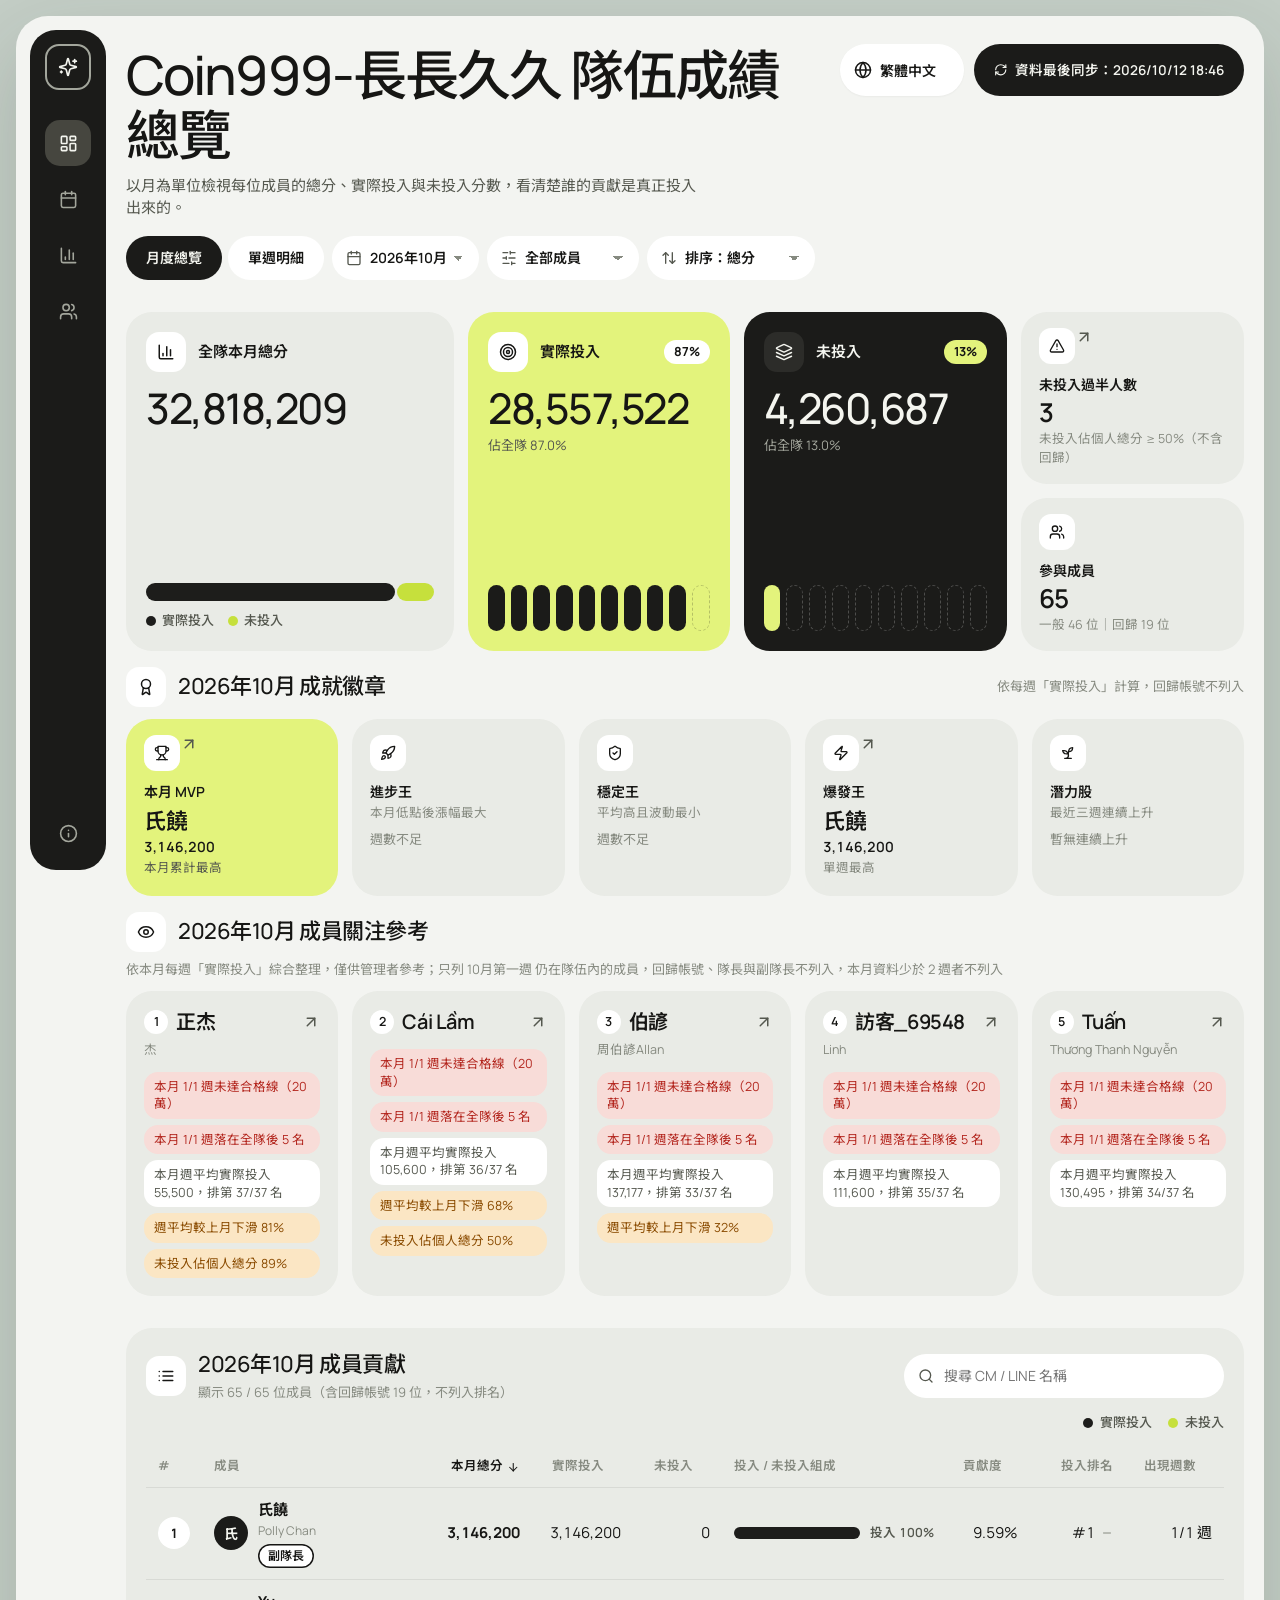
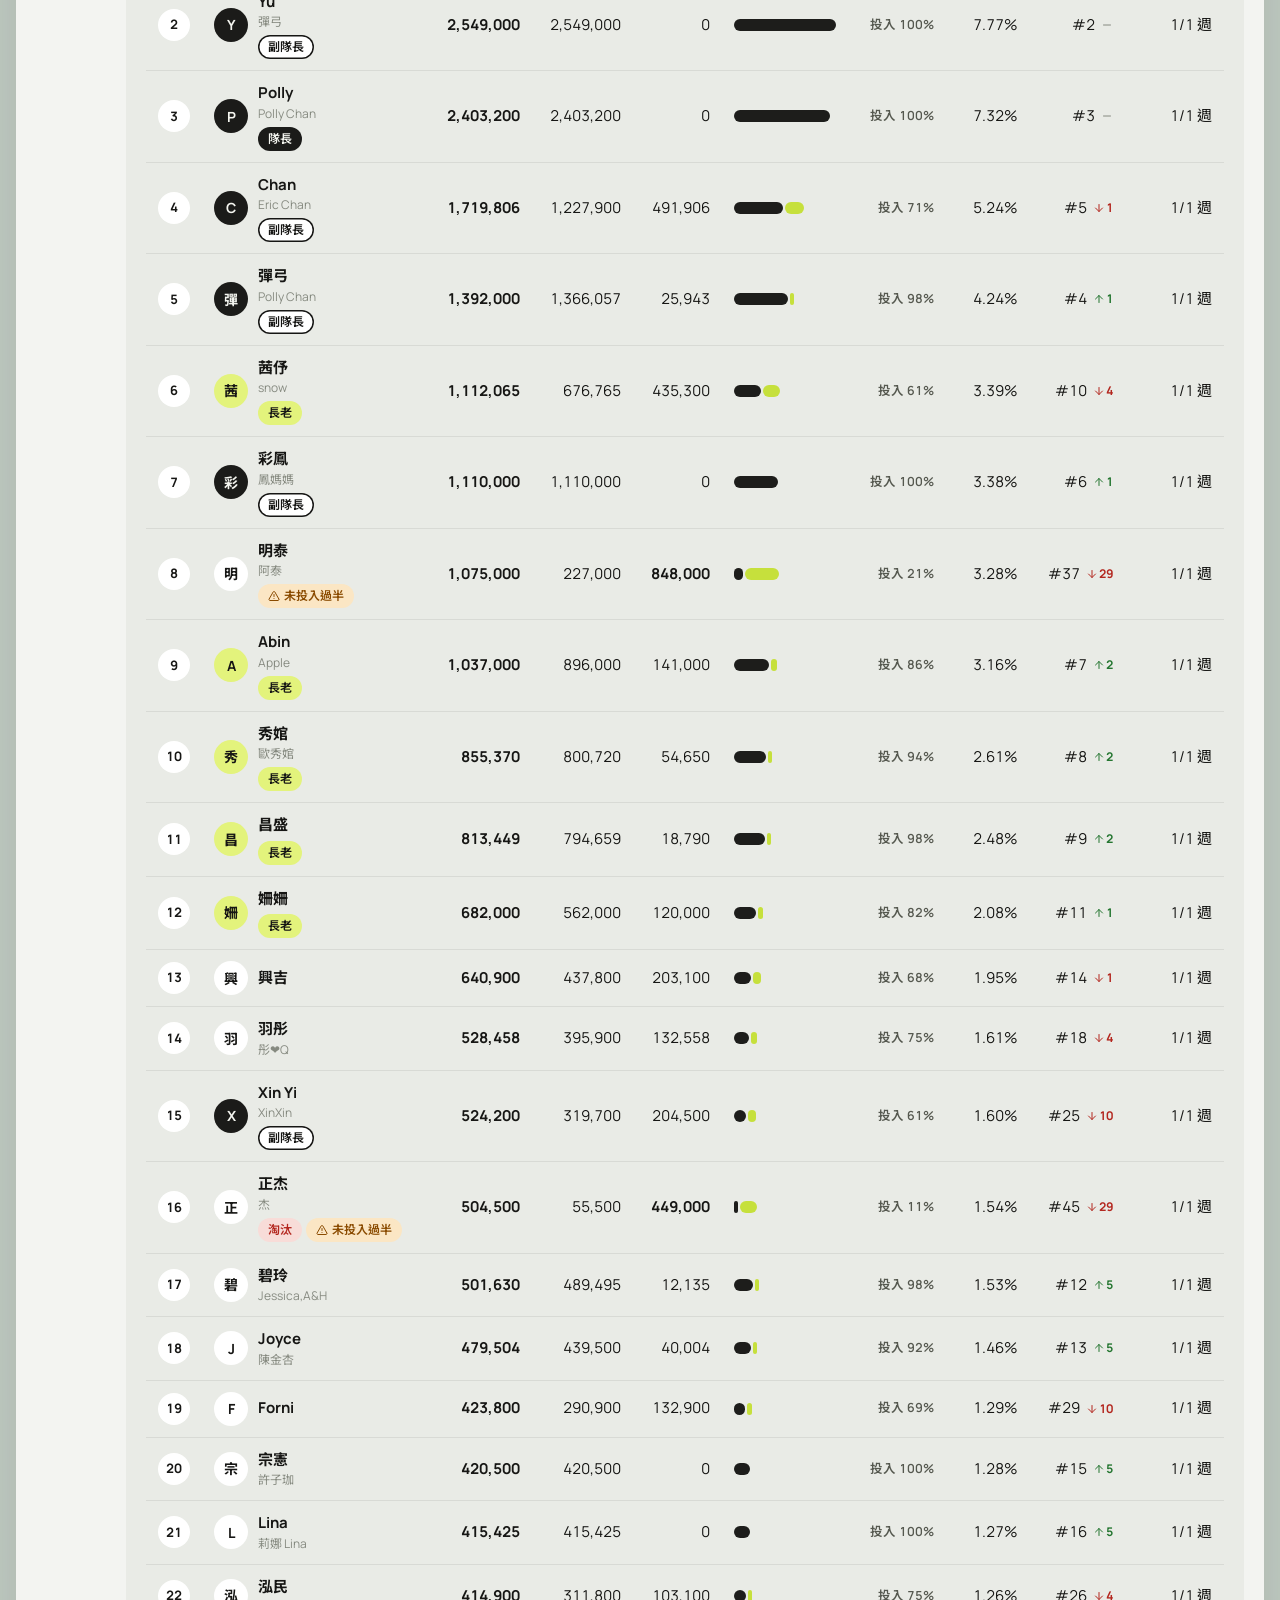
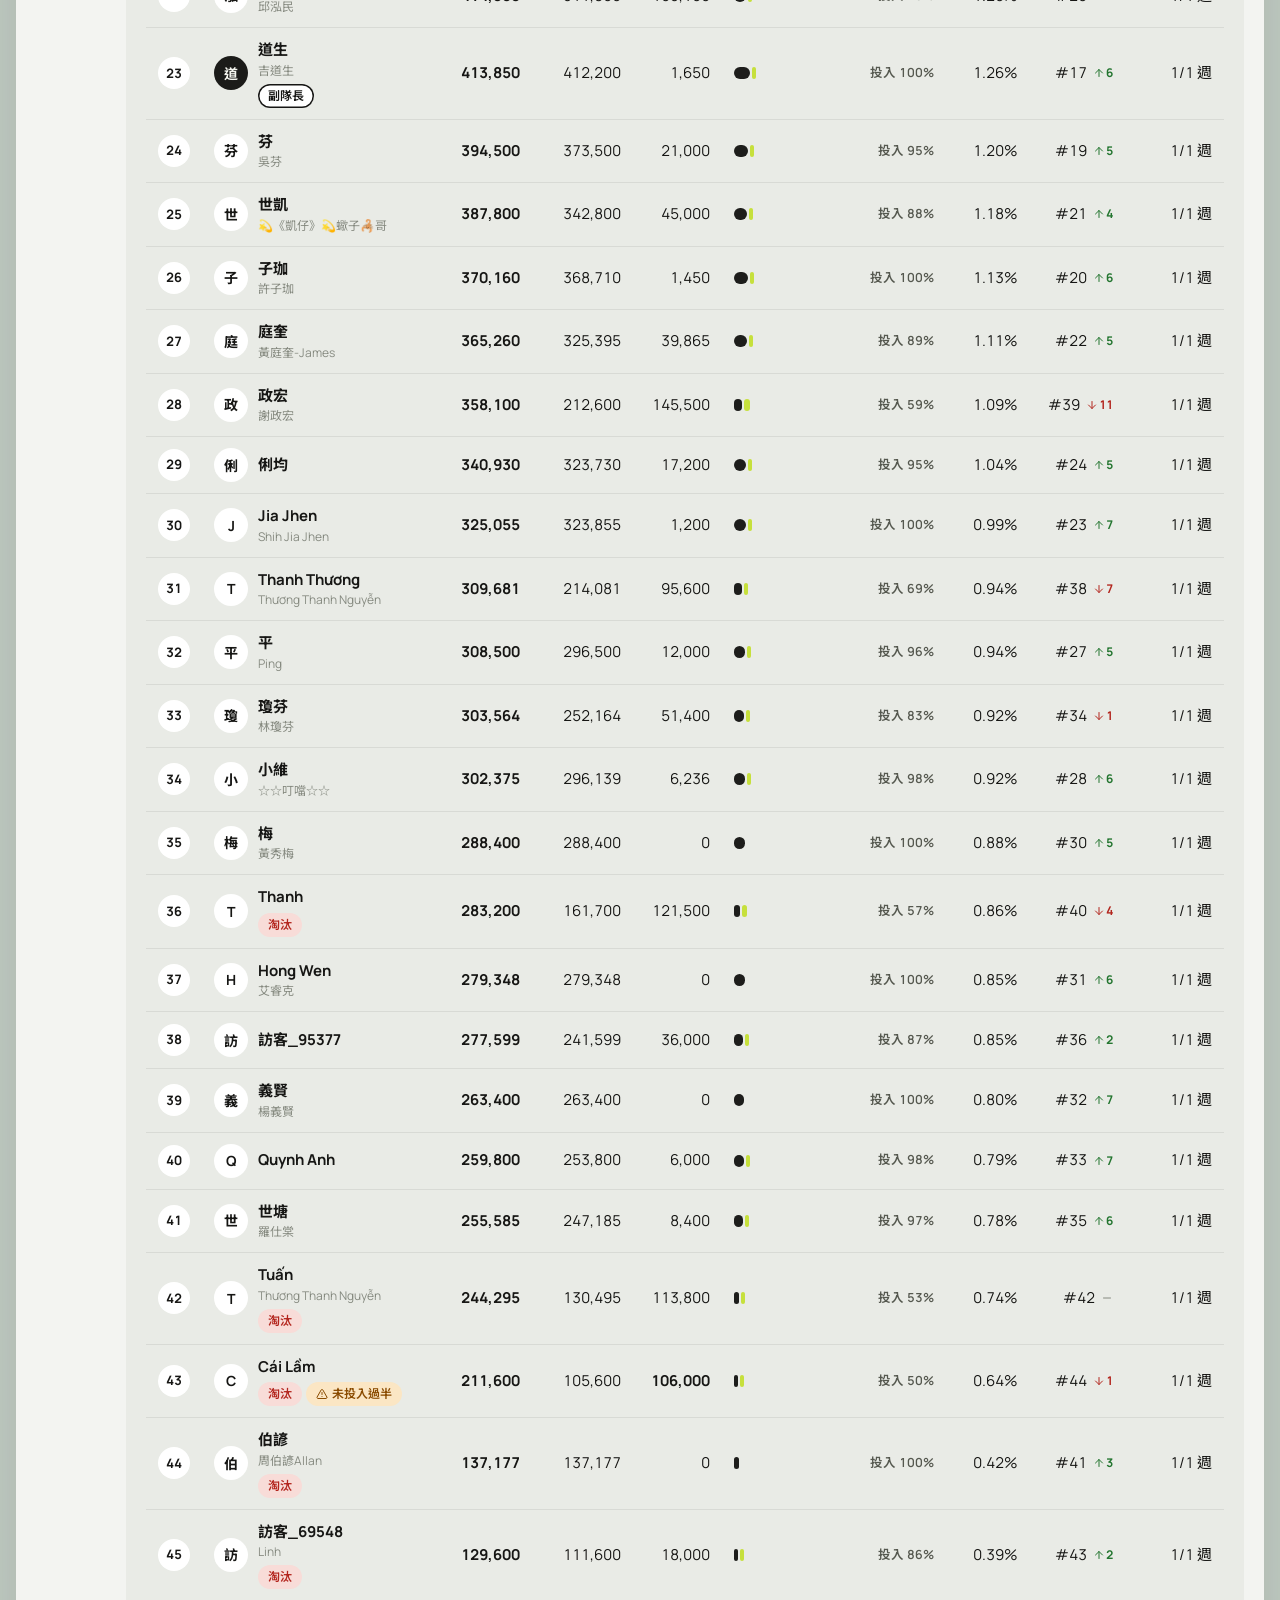
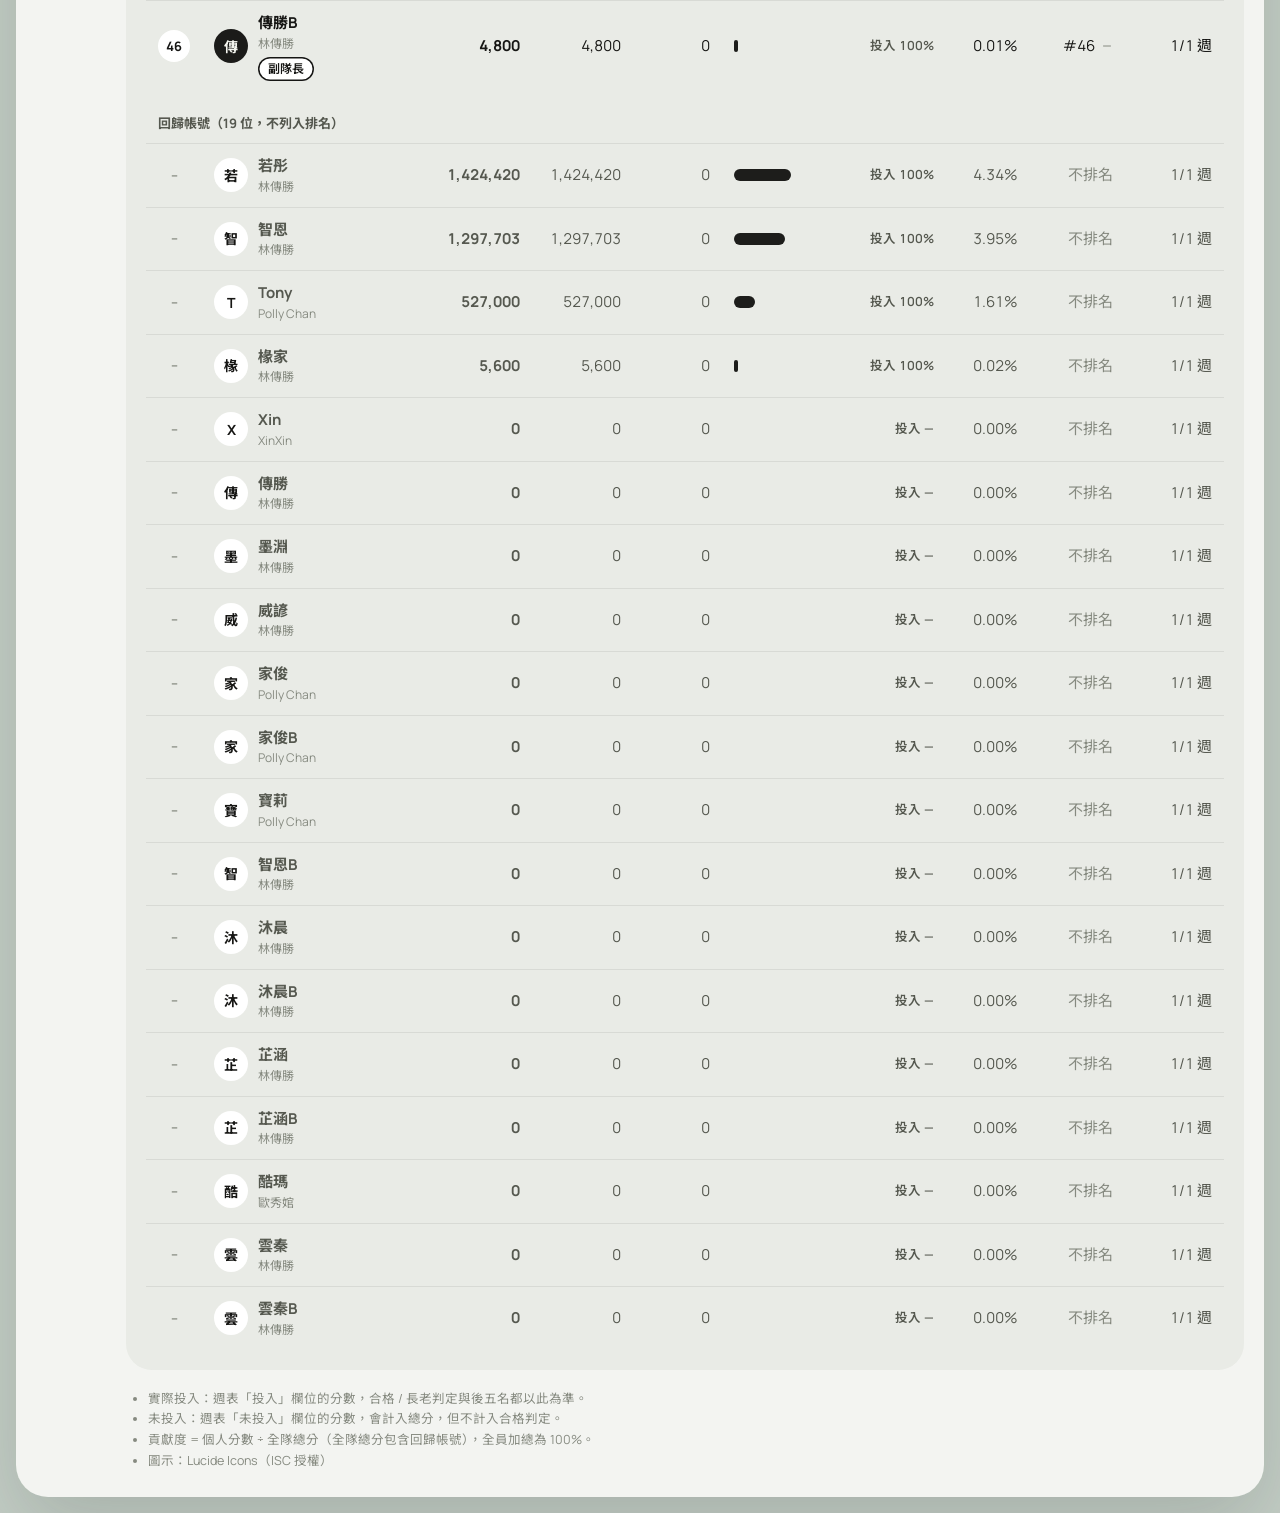
==== commit 05a8624c: "Add monthly member watch list for managers' reference - New "成員關注參考" section in the month view listi" ====
--- a/index.html
+++ b/index.html
@@ -98,6 +98,8 @@
 
             <section class="podium" id="podium"></section>
 
+            <section class="podium watch" id="watchList" hidden></section>
+
             <span id="tableAnchor" class="anchor"></span>
             <section class="panel" aria-labelledby="tableTitle">
                 <div class="panel-head">
--- a/css/styles.css
+++ b/css/styles.css
@@ -826,6 +826,115 @@
 }
 
 /* ================================
+   Watch List（成員關注參考）
+================================ */
+
+.watch-row {
+    display: grid;
+    grid-template-columns: repeat(5, minmax(0, 1fr));
+    gap: 14px;
+    margin: 0;
+    padding: 0;
+    list-style: none;
+}
+
+.watch-card {
+    display: flex;
+    flex-direction: column;
+    gap: 4px;
+    padding: 16px 18px 18px;
+    background: var(--card);
+    border-radius: var(--radius-lg);
+    min-width: 0;
+}
+
+.watch-name {
+    display: flex;
+    align-items: center;
+    gap: 8px;
+    width: 100%;
+    padding: 0;
+    background: none;
+    border: 0;
+    color: inherit;
+    font: inherit;
+    text-align: left;
+    cursor: pointer;
+}
+
+.watch-name:hover .watch-cm {
+    text-decoration: underline;
+}
+
+.watch-index {
+    flex: 0 0 auto;
+    display: inline-grid;
+    place-items: center;
+    width: 24px;
+    height: 24px;
+    border-radius: 50%;
+    background: var(--chip);
+    font-size: 12.5px;
+    font-weight: 600;
+}
+
+.watch-cm {
+    flex: 1 1 auto;
+    min-width: 0;
+    font-size: 20px;
+    font-weight: 600;
+    letter-spacing: -0.02em;
+    overflow: hidden;
+    text-overflow: ellipsis;
+    white-space: nowrap;
+}
+
+.watch-line {
+    font-size: 12.5px;
+    color: var(--ink-3);
+    overflow: hidden;
+    text-overflow: ellipsis;
+    white-space: nowrap;
+}
+
+.watch-reasons {
+    display: flex;
+    flex-direction: column;
+    gap: 6px;
+    margin: 8px 0 0;
+    padding: 0;
+    list-style: none;
+}
+
+.watch-reason {
+    padding: 6px 10px;
+    border-radius: var(--radius-sm);
+    background: var(--chip);
+    font-size: 12.5px;
+    line-height: 1.4;
+    color: var(--ink-2);
+}
+
+.watch-reason.tone-watch {
+    background: var(--warn-soft);
+    color: var(--warn);
+}
+
+.watch-reason.tone-risk {
+    background: var(--bad-soft);
+    color: var(--bad);
+}
+
+.watch-empty {
+    margin: 0;
+    padding: 16px 18px;
+    background: var(--card);
+    border-radius: var(--radius-lg);
+    font-size: 13px;
+    color: var(--ink-3);
+}
+
+/* ================================
    Panel / Table
 ================================ */
 
@@ -1424,6 +1533,19 @@
 
     .podium-card {
         flex: 0 0 min(230px, 70vw);
+        scroll-snap-align: start;
+    }
+
+    .watch-row {
+        display: flex;
+        overflow-x: auto;
+        scroll-snap-type: x mandatory;
+        padding-bottom: 4px;
+        scrollbar-width: thin;
+    }
+
+    .watch-card {
+        flex: 0 0 min(260px, 78vw);
         scroll-snap-align: start;
     }
 }
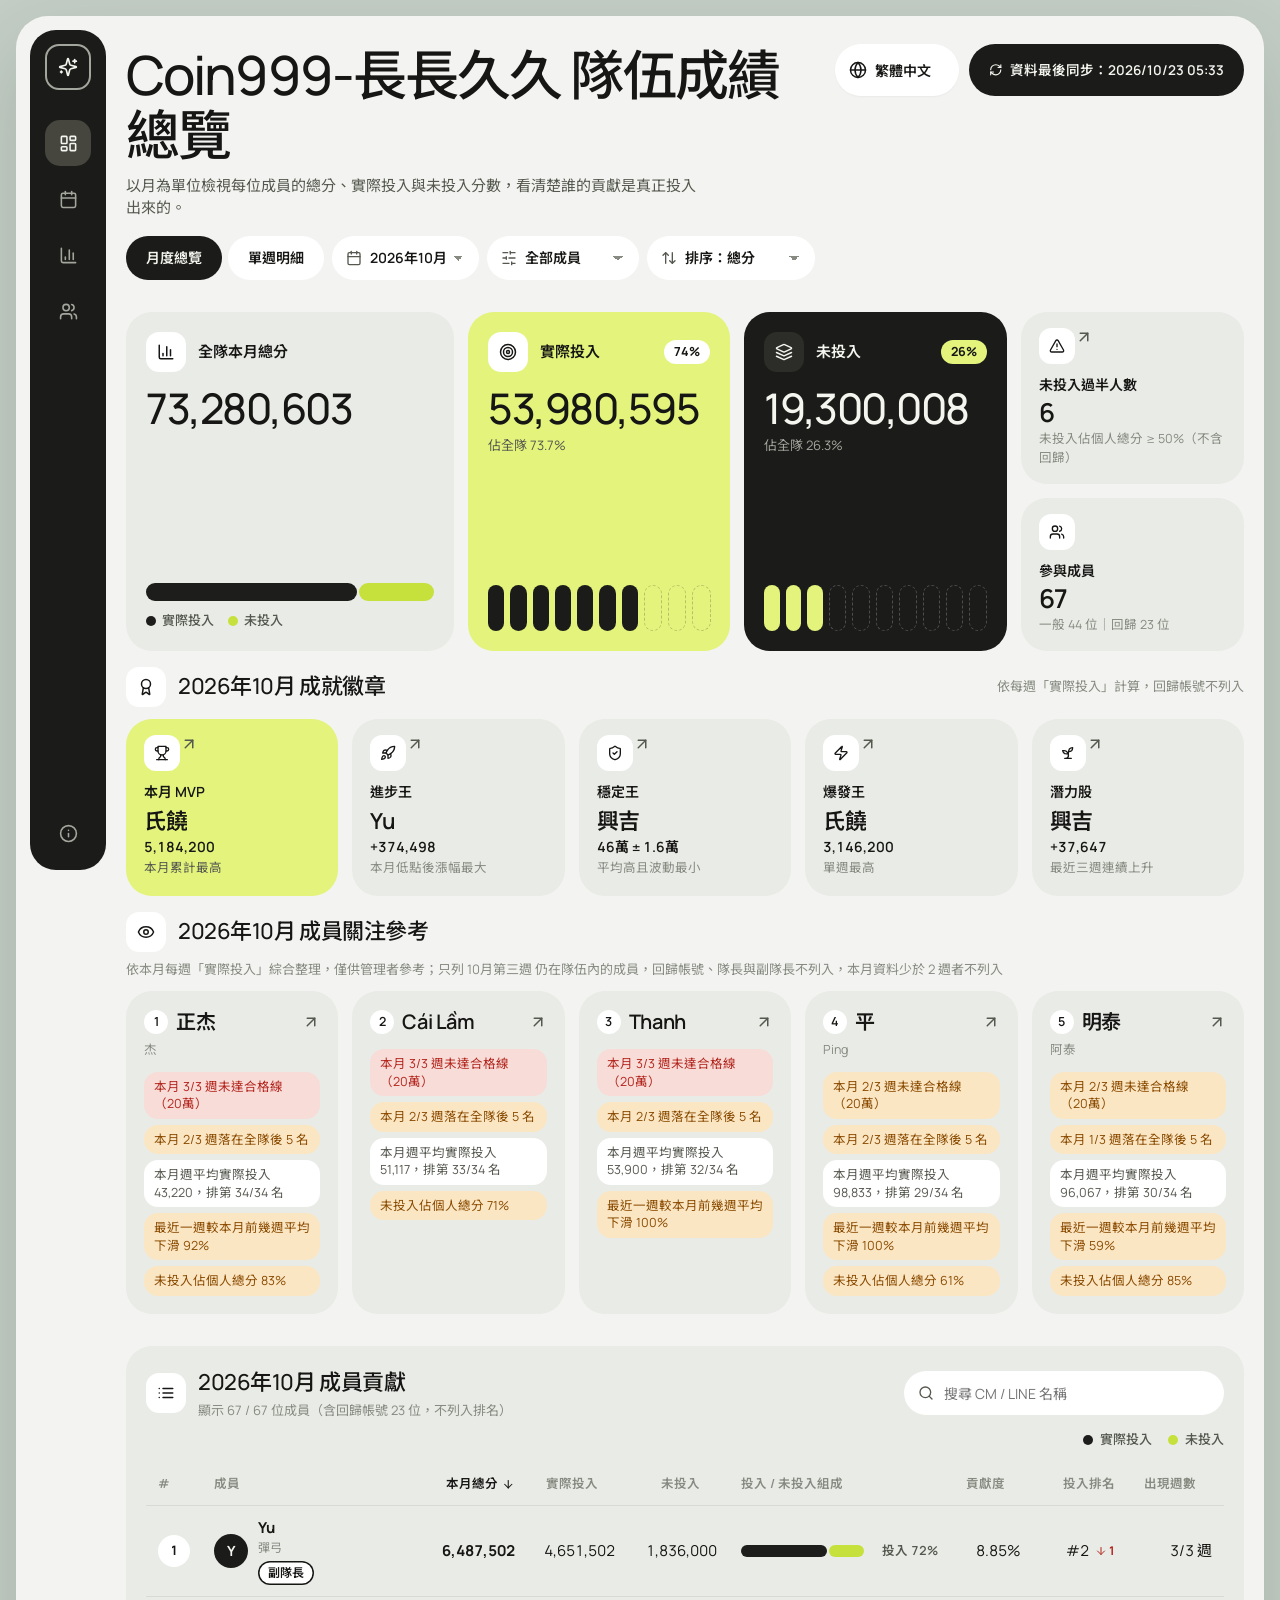
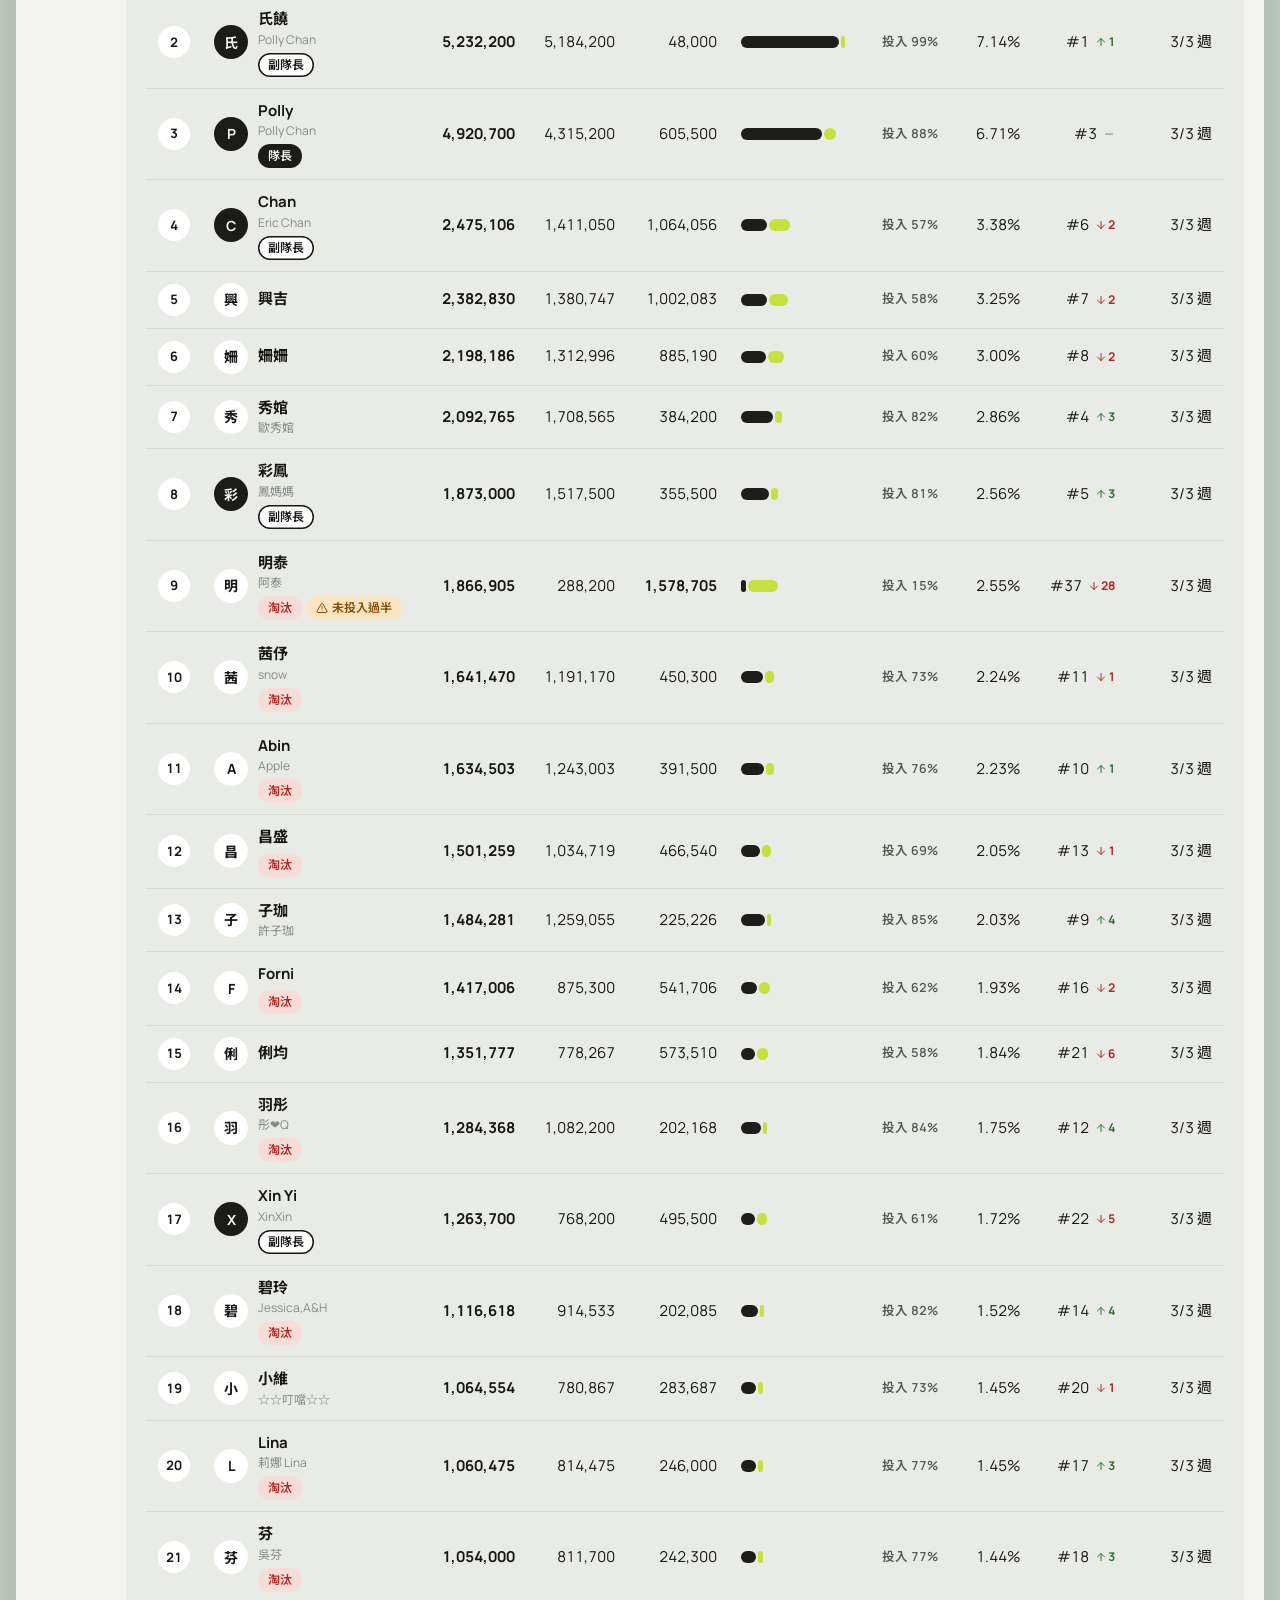
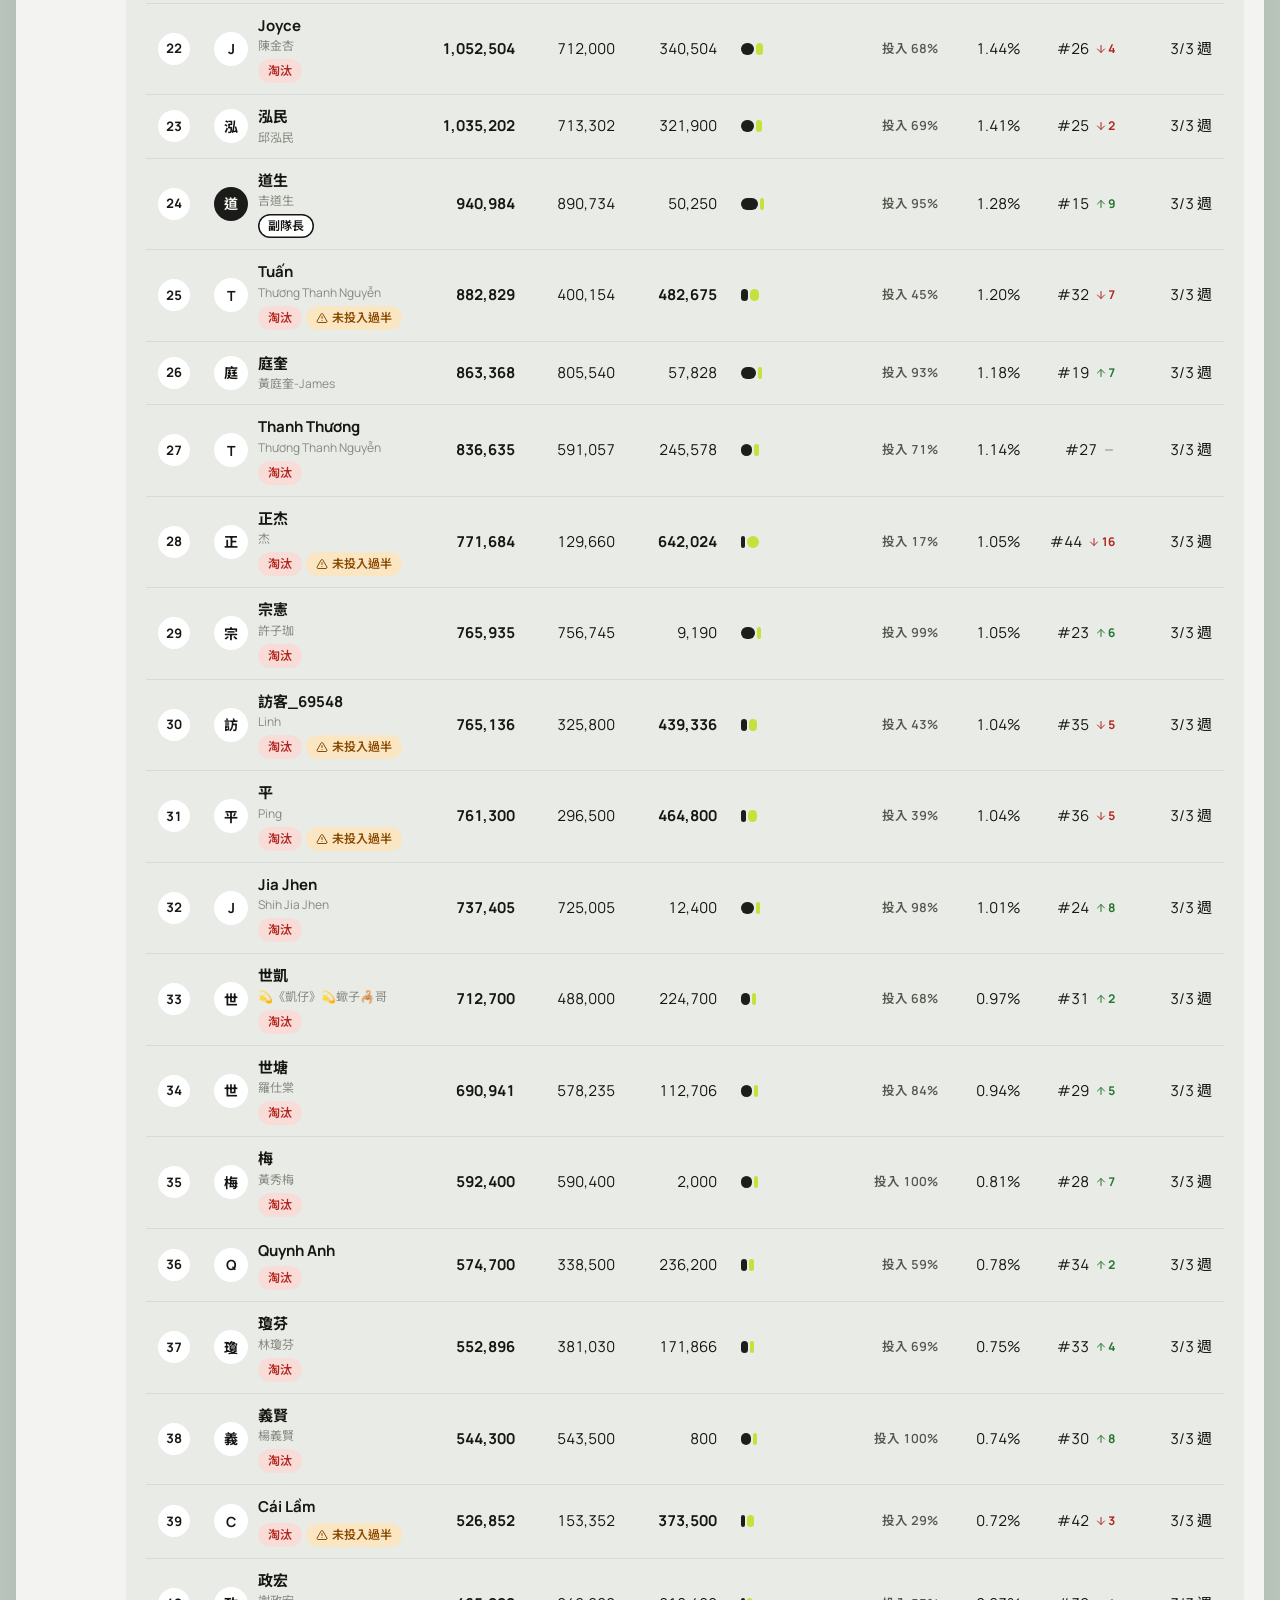
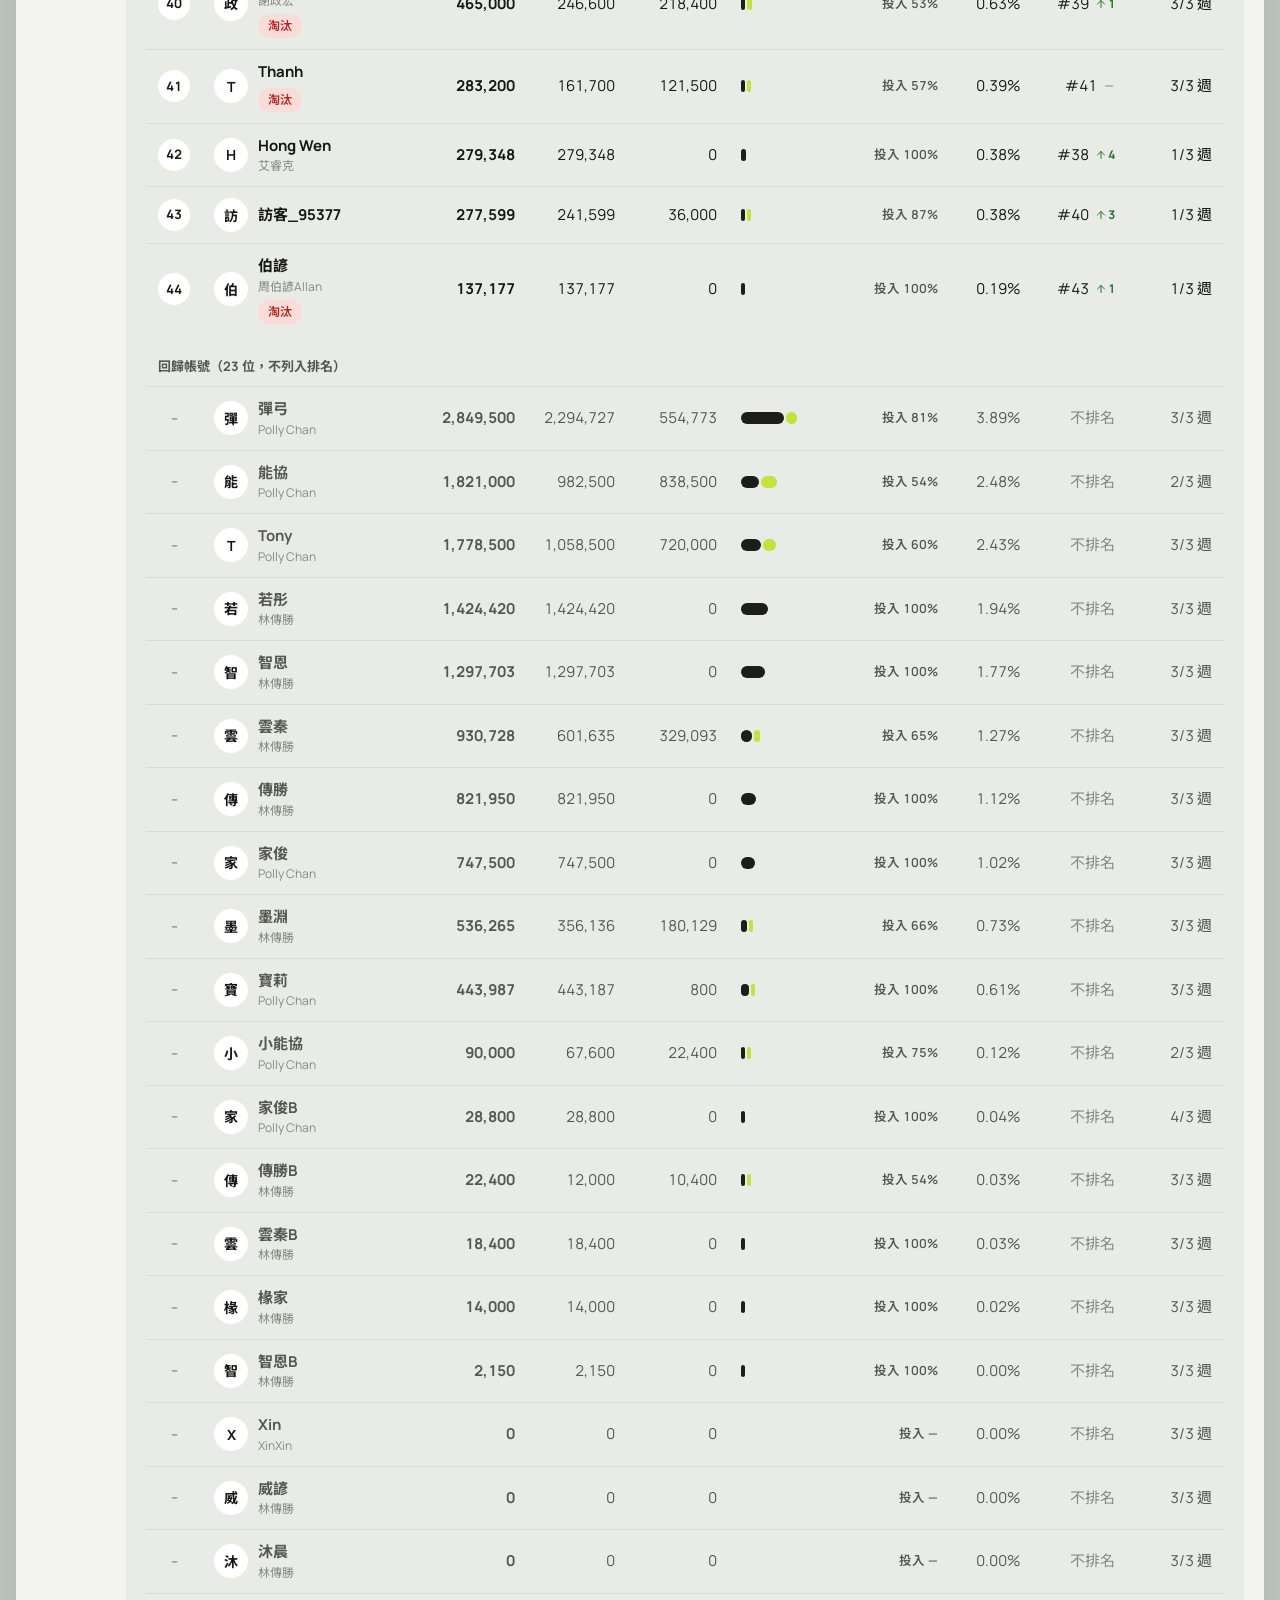
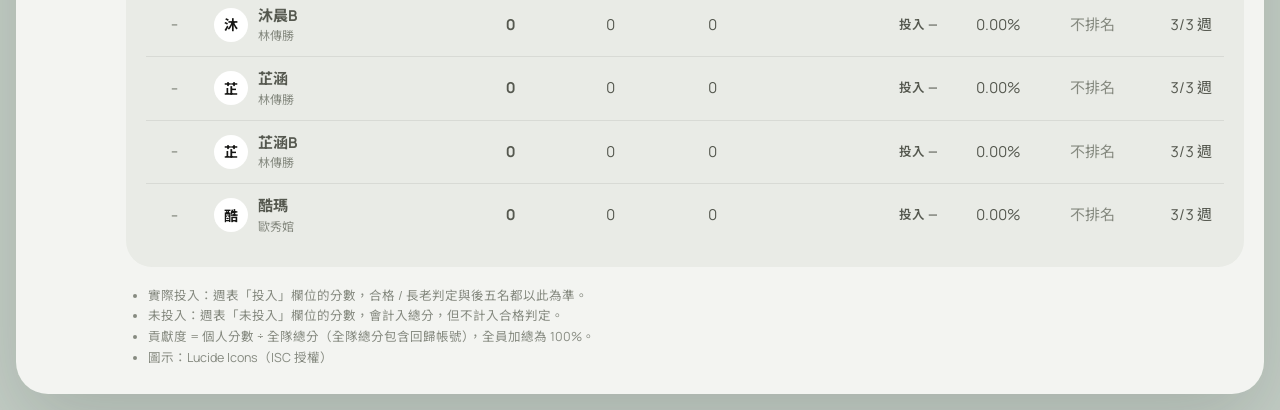
==== commit 28e40673: "Add SVG app icon, web manifest and README - icons/icon.svg: dark rounded tile with lime podium bars " ====
--- a/index.html
+++ b/index.html
@@ -6,6 +6,12 @@
     <meta name="viewport" content="width=device-width, initial-scale=1.0, viewport-fit=cover" />
     <meta name="color-scheme" content="light" />
     <title data-i18n="page.title">隊伍貢獻總覽</title>
+    <meta name="theme-color" content="#1b1b19" />
+    <meta name="apple-mobile-web-app-title" content="隊伍成績" />
+    <link rel="icon" href="./icons/icon.svg" type="image/svg+xml" />
+    <link rel="icon" href="./icons/icon-192.png" type="image/png" sizes="192x192" />
+    <link rel="apple-touch-icon" href="./icons/apple-touch-icon.png" />
+    <link rel="manifest" href="./manifest.webmanifest" />
     <link rel="preconnect" href="https://fonts.googleapis.com" />
     <link rel="preconnect" href="https://fonts.gstatic.com" crossorigin />
     <link rel="stylesheet"
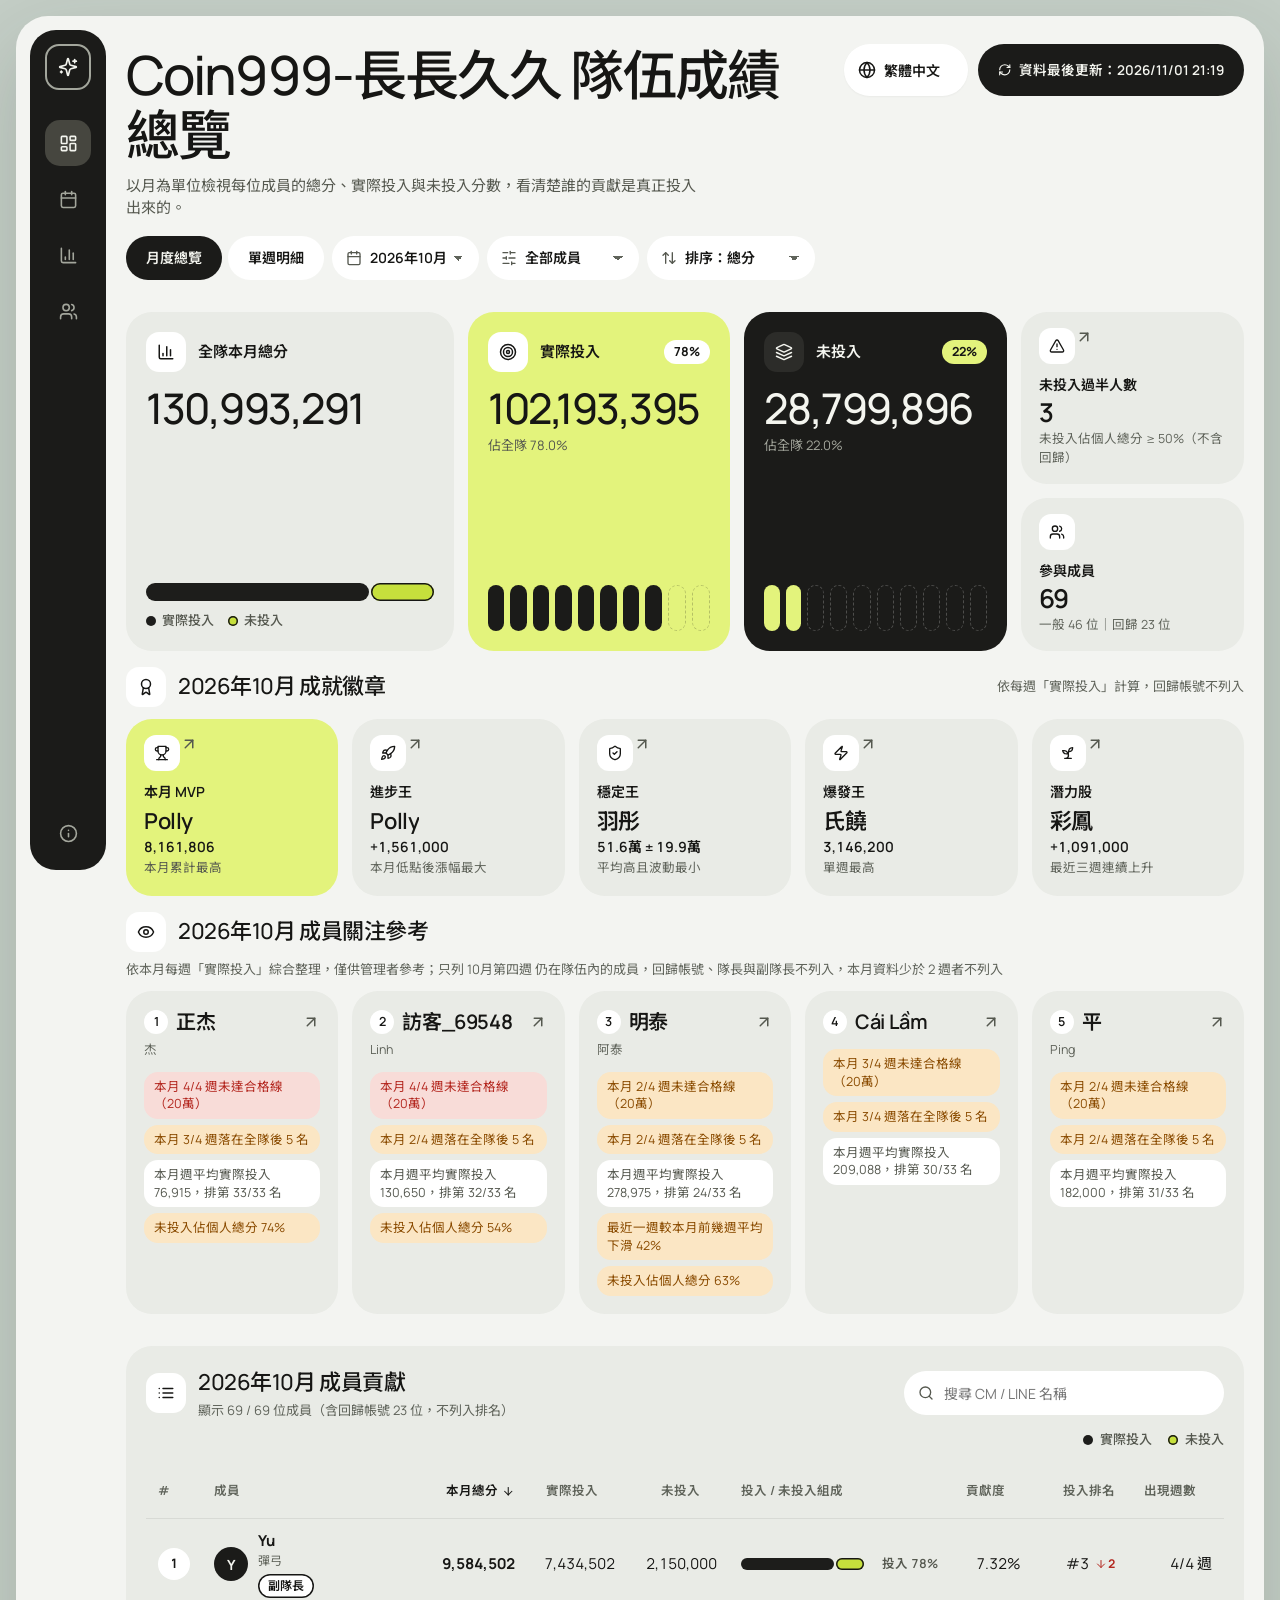
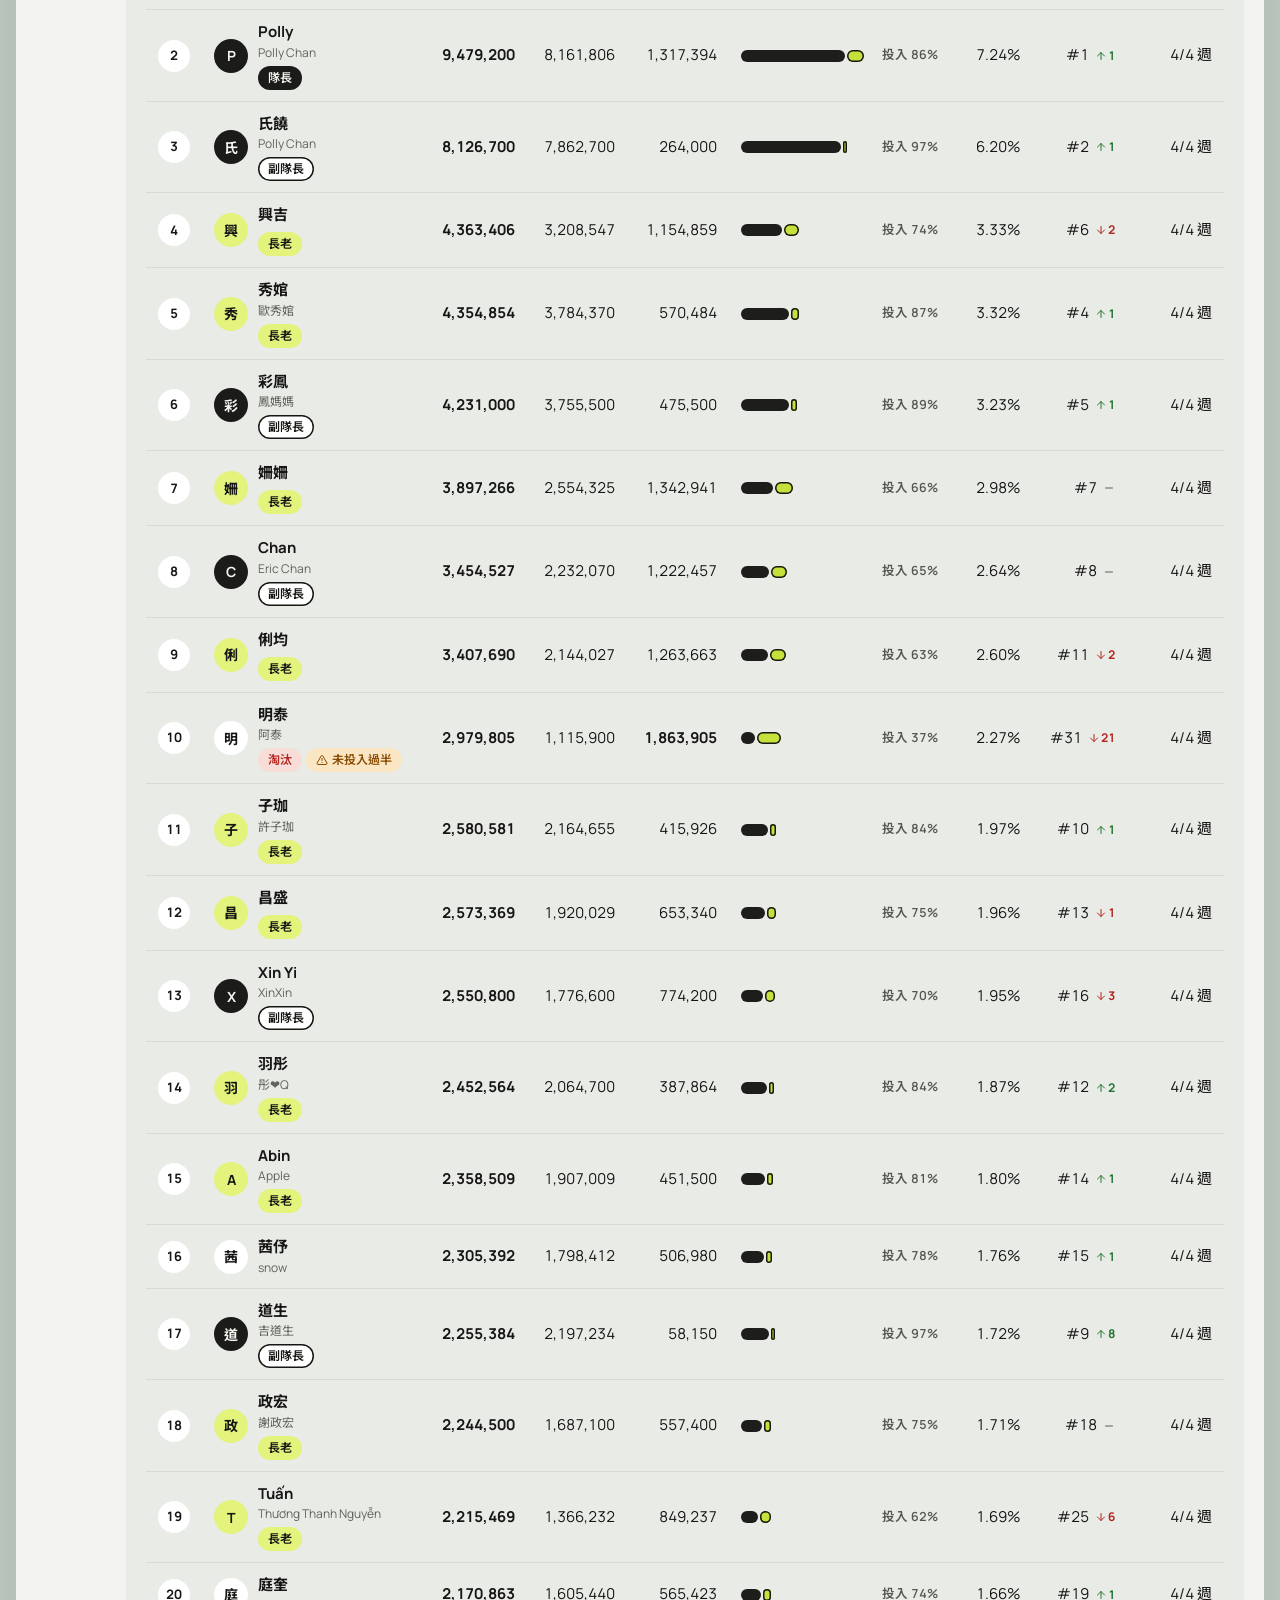
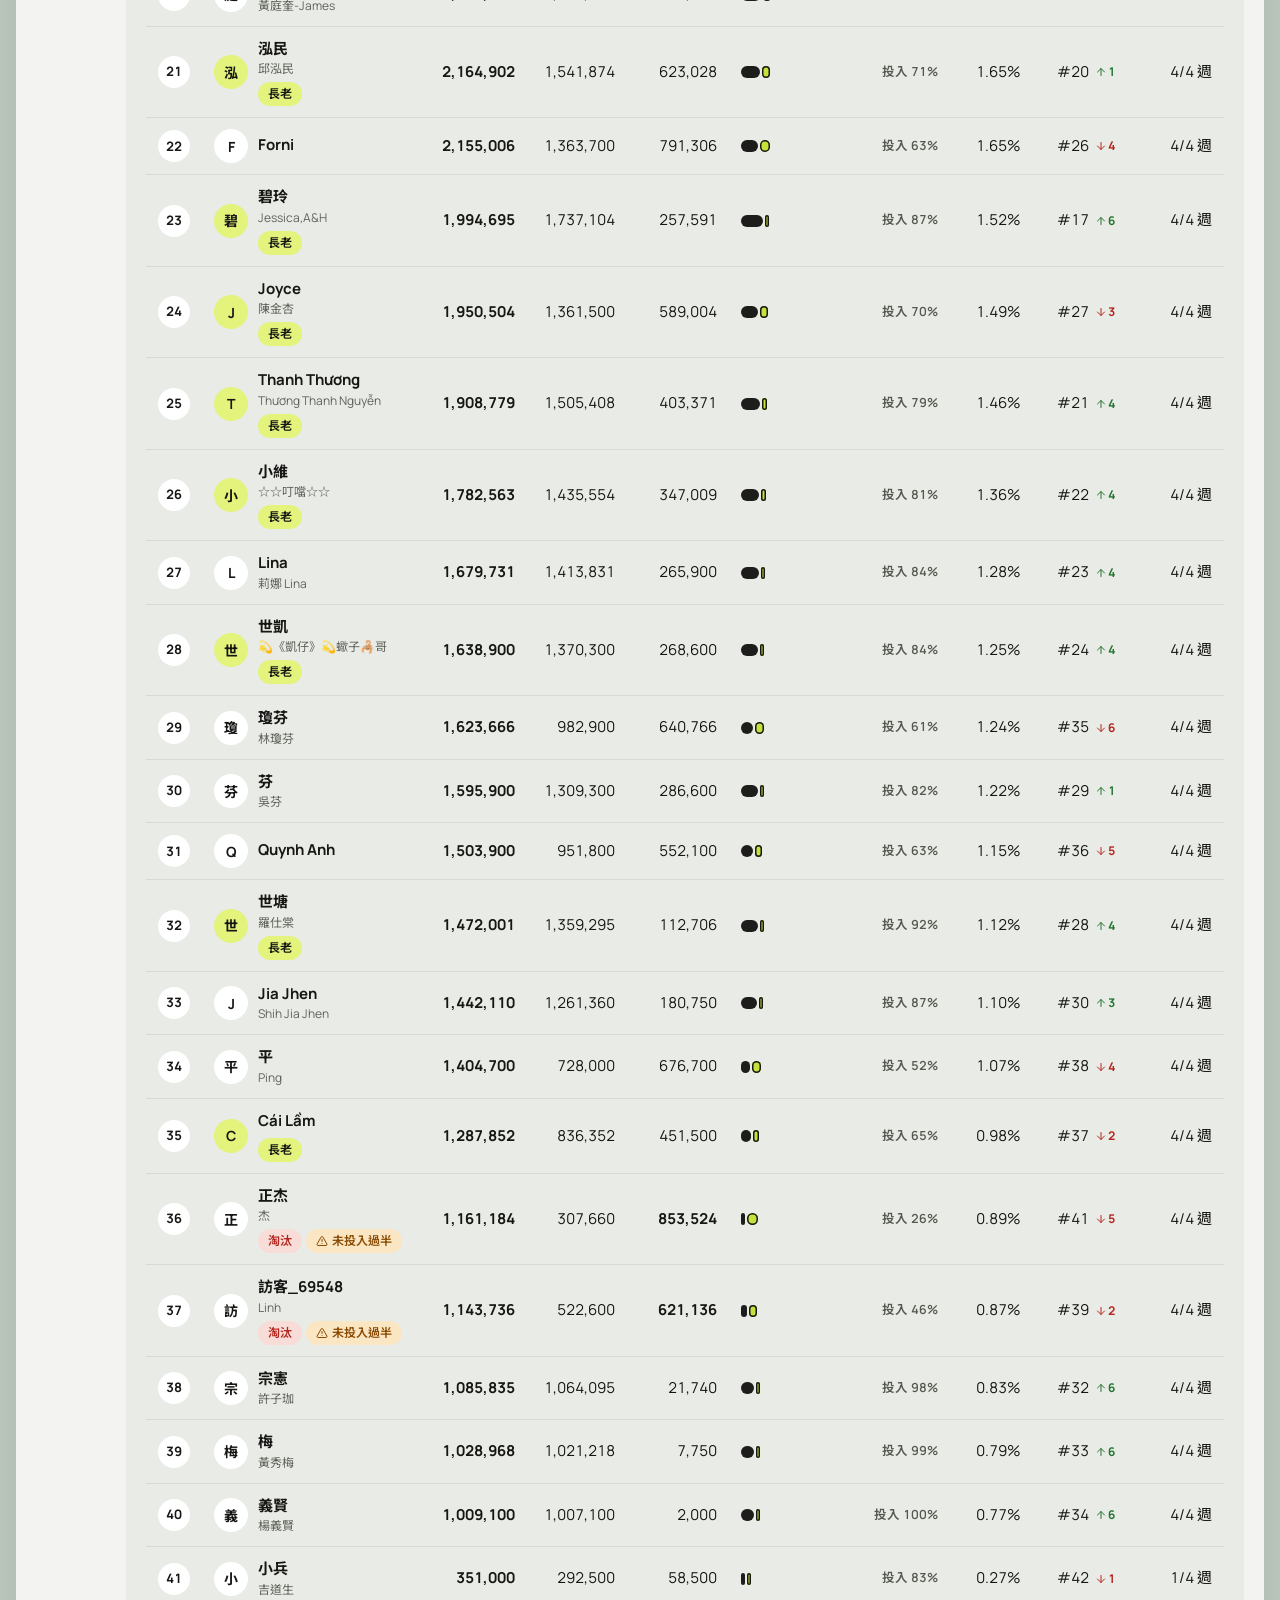
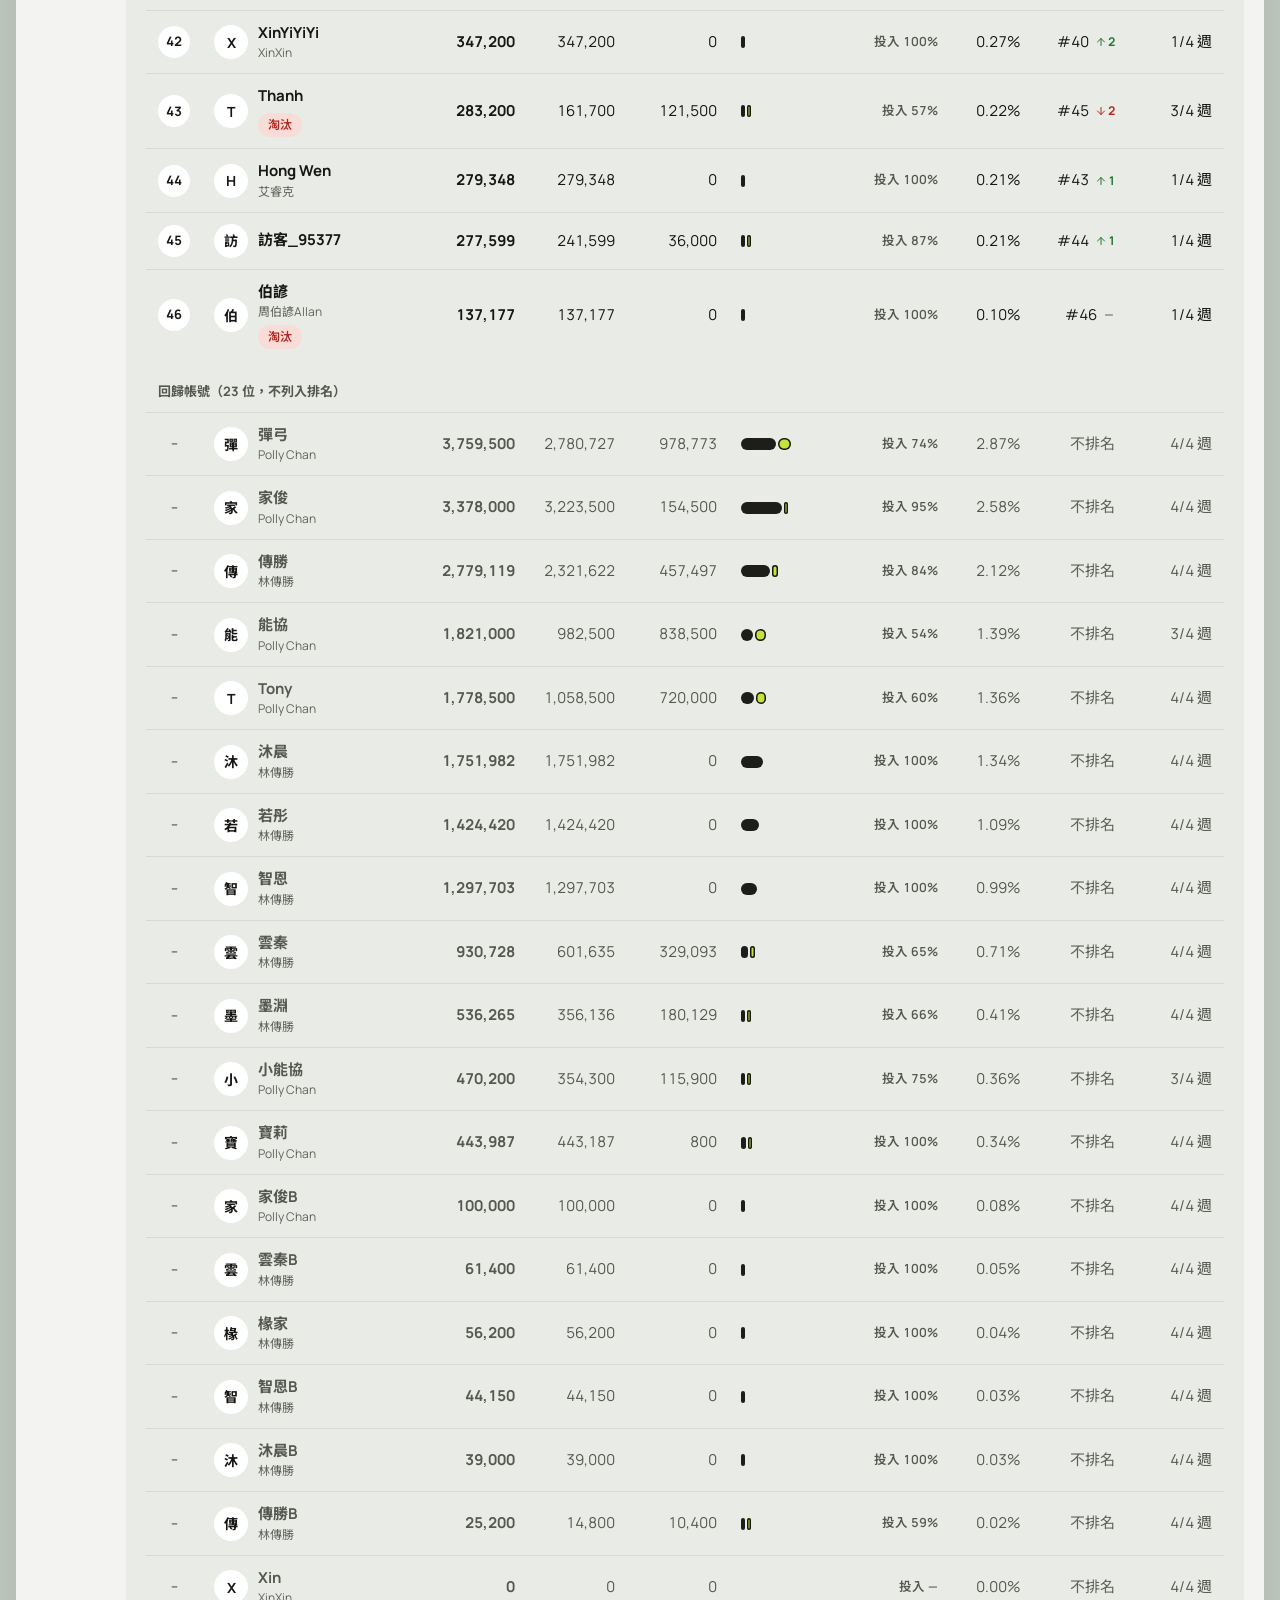
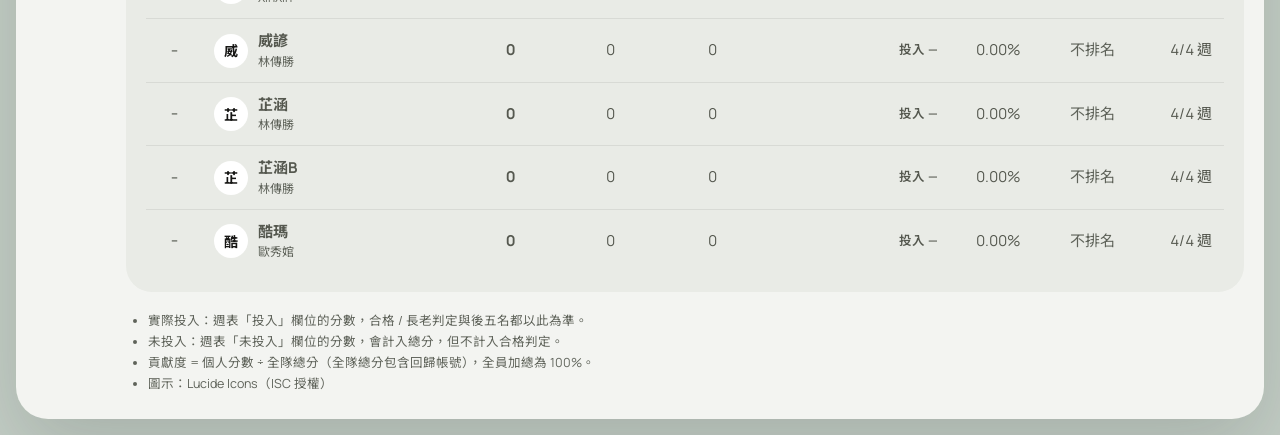
==== commit 521c1138: "Improve performance, accessibility and maintainability Performance and PWA: - Fetch data with no-cac" ====
--- a/index.html
+++ b/index.html
@@ -14,8 +14,11 @@
     <link rel="manifest" href="./manifest.webmanifest" />
     <link rel="preconnect" href="https://fonts.googleapis.com" />
     <link rel="preconnect" href="https://fonts.gstatic.com" crossorigin />
-    <link rel="stylesheet"
-        href="https://fonts.googleapis.com/css2?family=Manrope:wght@400;500;600;700;800&family=Noto+Sans+TC:wght@400;500;700&display=swap" />
+    <!-- 字型以非阻塞方式載入：先用系統字型顯示畫面，字型下載完再套用 -->
+    <link rel="stylesheet" href="https://fonts.googleapis.com/css2?family=Manrope:wght@400;500;600;700&family=Noto+Sans+TC:wght@400;500;700&display=swap" media="print" onload="this.media='all'" />
+    <noscript>
+        <link rel="stylesheet" href="https://fonts.googleapis.com/css2?family=Manrope:wght@400;500;600;700&family=Noto+Sans+TC:wght@400;500;700&display=swap" />
+    </noscript>
     <link rel="stylesheet" href="./css/styles.css" />
     <script src="./js/icons.js" defer></script>
     <script src="./js/app.js" defer></script>
@@ -54,7 +57,7 @@
                 <h1 class="hero-title" data-i18n="hero.title">Coin999-長長久久 隊伍成績總覽</h1>
 
                 <div class="hero-actions">
-                    <label class="icon-select" title="Language">
+                    <label class="icon-select" data-i18n-attr="title:controls.language">
                         <span class="sr-only" data-i18n="controls.language">語言</span>
                         <span class="icon-select-icon" aria-hidden="true" data-icon="globe"></span>
                         <select id="languageSelect">
@@ -64,7 +67,7 @@
                         </select>
                     </label>
 
-                    <div class="sync-pill" id="updatedAtText" aria-live="polite"></div>
+                    <div class="sync-pill" id="updatedAtText"></div>
                 </div>
 
                 <p class="hero-subtitle" data-i18n="hero.subtitle">
@@ -73,9 +76,9 @@
             </header>
 
             <nav class="controls" aria-label="檢視設定" data-i18n-attr="aria-label:controls.bar">
-                <div class="tabs" role="tablist" id="viewTabs">
-                    <button type="button" role="tab" class="tab" data-view="month" data-i18n="controls.viewMonth">月度總覽</button>
-                    <button type="button" role="tab" class="tab" data-view="week" data-i18n="controls.viewWeek">單週明細</button>
+                <div class="tabs" id="viewTabs" role="group" data-i18n-attr="aria-label:controls.viewGroup">
+                    <button type="button" class="tab" data-view="month" aria-pressed="false" data-i18n="controls.viewMonth">月度總覽</button>
+                    <button type="button" class="tab" data-view="week" aria-pressed="false" data-i18n="controls.viewWeek">單週明細</button>
                 </div>
 
                 <label class="pill-select">
@@ -97,22 +100,22 @@
                 </label>
             </nav>
 
-            <div id="notice" class="notice" hidden role="status"></div>
+            <div id="notice" class="notice" role="status" aria-atomic="true"></div>
 
-            <span id="statsAnchor" class="anchor"></span>
-            <section class="stats" id="stats" aria-live="polite"></section>
+            <span id="statsAnchor" class="anchor" data-focus="stats"></span>
+            <section class="stats" id="stats" tabindex="-1" aria-label="團隊統計" data-i18n-attr="aria-label:nav.stats"></section>
 
             <section class="podium" id="podium"></section>
 
             <section class="podium watch" id="watchList" hidden></section>
 
-            <span id="tableAnchor" class="anchor"></span>
+            <span id="tableAnchor" class="anchor" data-focus="tableTitle"></span>
             <section class="panel" aria-labelledby="tableTitle">
                 <div class="panel-head">
                     <div class="panel-heading">
                         <span class="icon-chip" aria-hidden="true" data-icon="list"></span>
                         <div>
-                            <h2 id="tableTitle" class="panel-title"></h2>
+                            <h2 id="tableTitle" class="panel-title" tabindex="-1"></h2>
                             <p class="panel-hint" id="resultHint" aria-live="polite" data-i18n="common.loading">載入中...</p>
                         </div>
                     </div>
@@ -124,7 +127,7 @@
                             data-i18n-attr="placeholder:controls.searchPlaceholder" />
                     </label>
 
-                    <div class="legend" aria-hidden="true">
+                    <div class="legend">
                         <span class="legend-item"><i class="swatch swatch-invested"></i><span data-i18n="metric.invested">實際投入</span></span>
                         <span class="legend-item"><i class="swatch swatch-uninvested"></i><span data-i18n="metric.uninvested">未投入</span></span>
                     </div>
@@ -138,7 +141,7 @@
                 </div>
             </section>
 
-            <ul class="footnotes" id="footnotes">
+            <ul class="footnotes" id="footnotes" tabindex="-1" aria-label="說明" data-i18n-attr="aria-label:nav.help">
                 <li data-i18n="footnote.invested">實際投入：週表「投入」欄位的分數。</li>
                 <li data-i18n="footnote.uninvested">未投入：週表「未投入」欄位的分數。</li>
                 <li data-i18n="footnote.contribution">貢獻度 = 個人分數 ÷ 全隊總分（含回歸帳號）。</li>
--- a/css/styles.css
+++ b/css/styles.css
@@ -15,7 +15,8 @@
 
     --ink: #161614;
     --ink-2: #55584f;
-    --ink-3: #868a80;
+    /* 次要文字：#5f635a 在 --card / --frame 上約 5.2:1 / 5.8:1，符合 WCAG AA 4.5:1 */
+    --ink-3: #5f635a;
     --on-dark: #f4f5ef;
     --on-dark-2: #a3a69c;
 
@@ -1908,3 +1909,82 @@
         scroll-behavior: auto !important;
     }
 }
+
+/* ================================
+   Accessibility
+================================ */
+
+/* 深色底（導覽列、選取中的分頁、深色卡片）上的焦點框改用萊姆色，約 14:1 */
+.rail :focus-visible,
+.tab.is-active:focus-visible,
+.stat-dark :focus-visible,
+.stat-dark:focus-visible {
+    outline: 3px solid var(--lime);
+    outline-offset: 2px;
+}
+
+/* 程式移動焦點用的區塊（tabindex="-1"）不需要焦點框 */
+[tabindex="-1"]:focus {
+    outline: none;
+}
+
+/* 提示區一直存在於頁面上，讓 role="status" 能播報新內容；沒有內容時才隱藏 */
+.notice:empty {
+    display: none;
+}
+
+/* 頒獎台卡片外層的 listitem 包裝，維持原本卡片撐滿格子的版面 */
+.podium-item {
+    display: flex;
+    min-width: 0;
+}
+
+.podium-item > .podium-card {
+    flex: 1;
+    width: 100%;
+}
+
+/* 未投入色塊是淺萊姆色，加深色描邊讓它在淺色底上可辨識（非文字對比 3:1），不只靠顏色區分 */
+.mix-uninvested,
+.swatch-uninvested {
+    box-shadow: inset 0 0 0 1.5px var(--ink);
+}
+
+.bar-uninvested {
+    stroke: var(--ink);
+    stroke-width: 1.5px;
+}
+
+/* 圖表長條的鍵盤焦點：用深色外框標示，取代原本在淺色底上看不出來的白色半透明填色 */
+.bar-hit:focus-visible {
+    fill: none;
+    stroke: var(--ink);
+    stroke-width: 2px;
+}
+
+/* 可點擊目標至少 24px（WCAG 2.5.8） */
+.th-sort {
+    min-height: 32px;
+    padding: 4px 0;
+}
+
+.member-link,
+.watch-name {
+    min-height: 24px;
+}
+
+/* 對話框的標題列是固定的，捲動時保留空間，避免焦點被標題列擋住 */
+.modal-dialog {
+    scroll-padding-top: 88px;
+}
+
+@media (max-width: 760px) {
+    .modal-dialog {
+        scroll-padding-top: 76px;
+    }
+
+    /* 手機底部導覽列固定在畫面下方，保留空間避免焦點被擋住 */
+    html {
+        scroll-padding-bottom: 96px;
+    }
+}
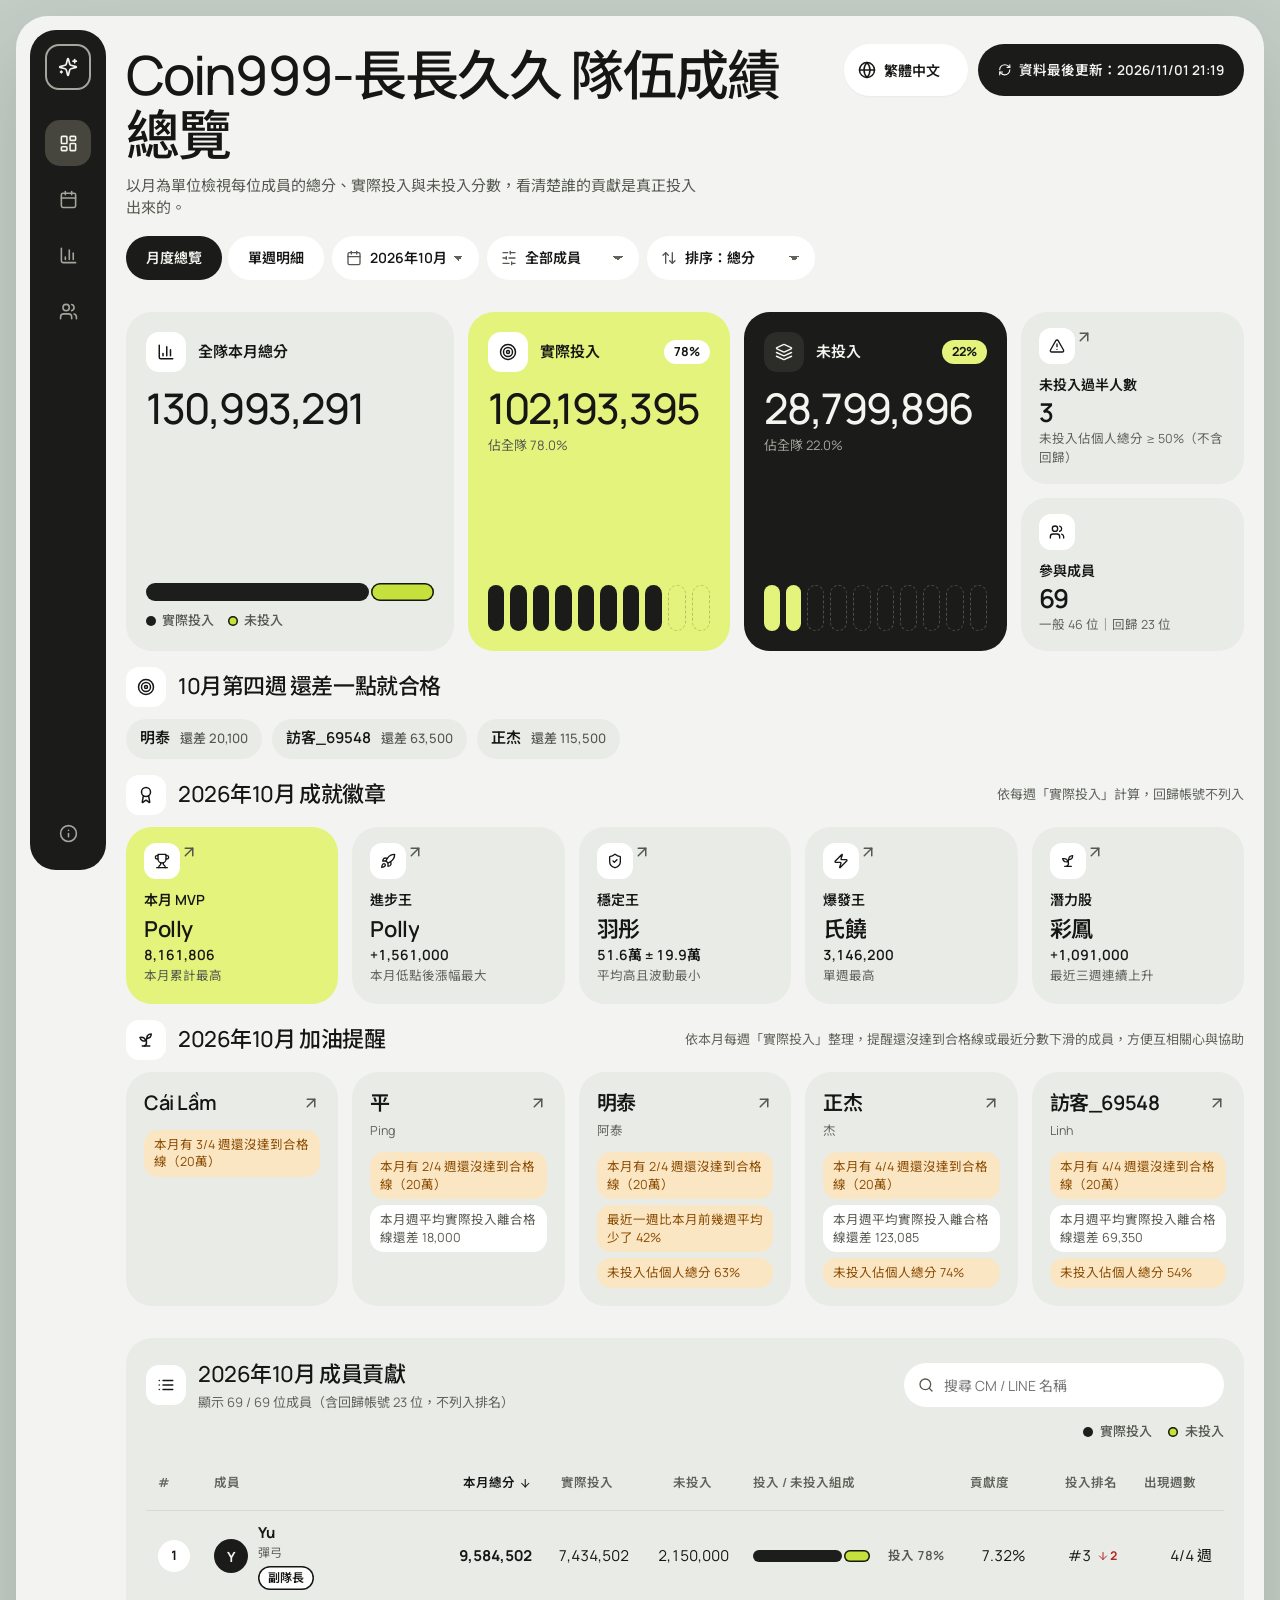
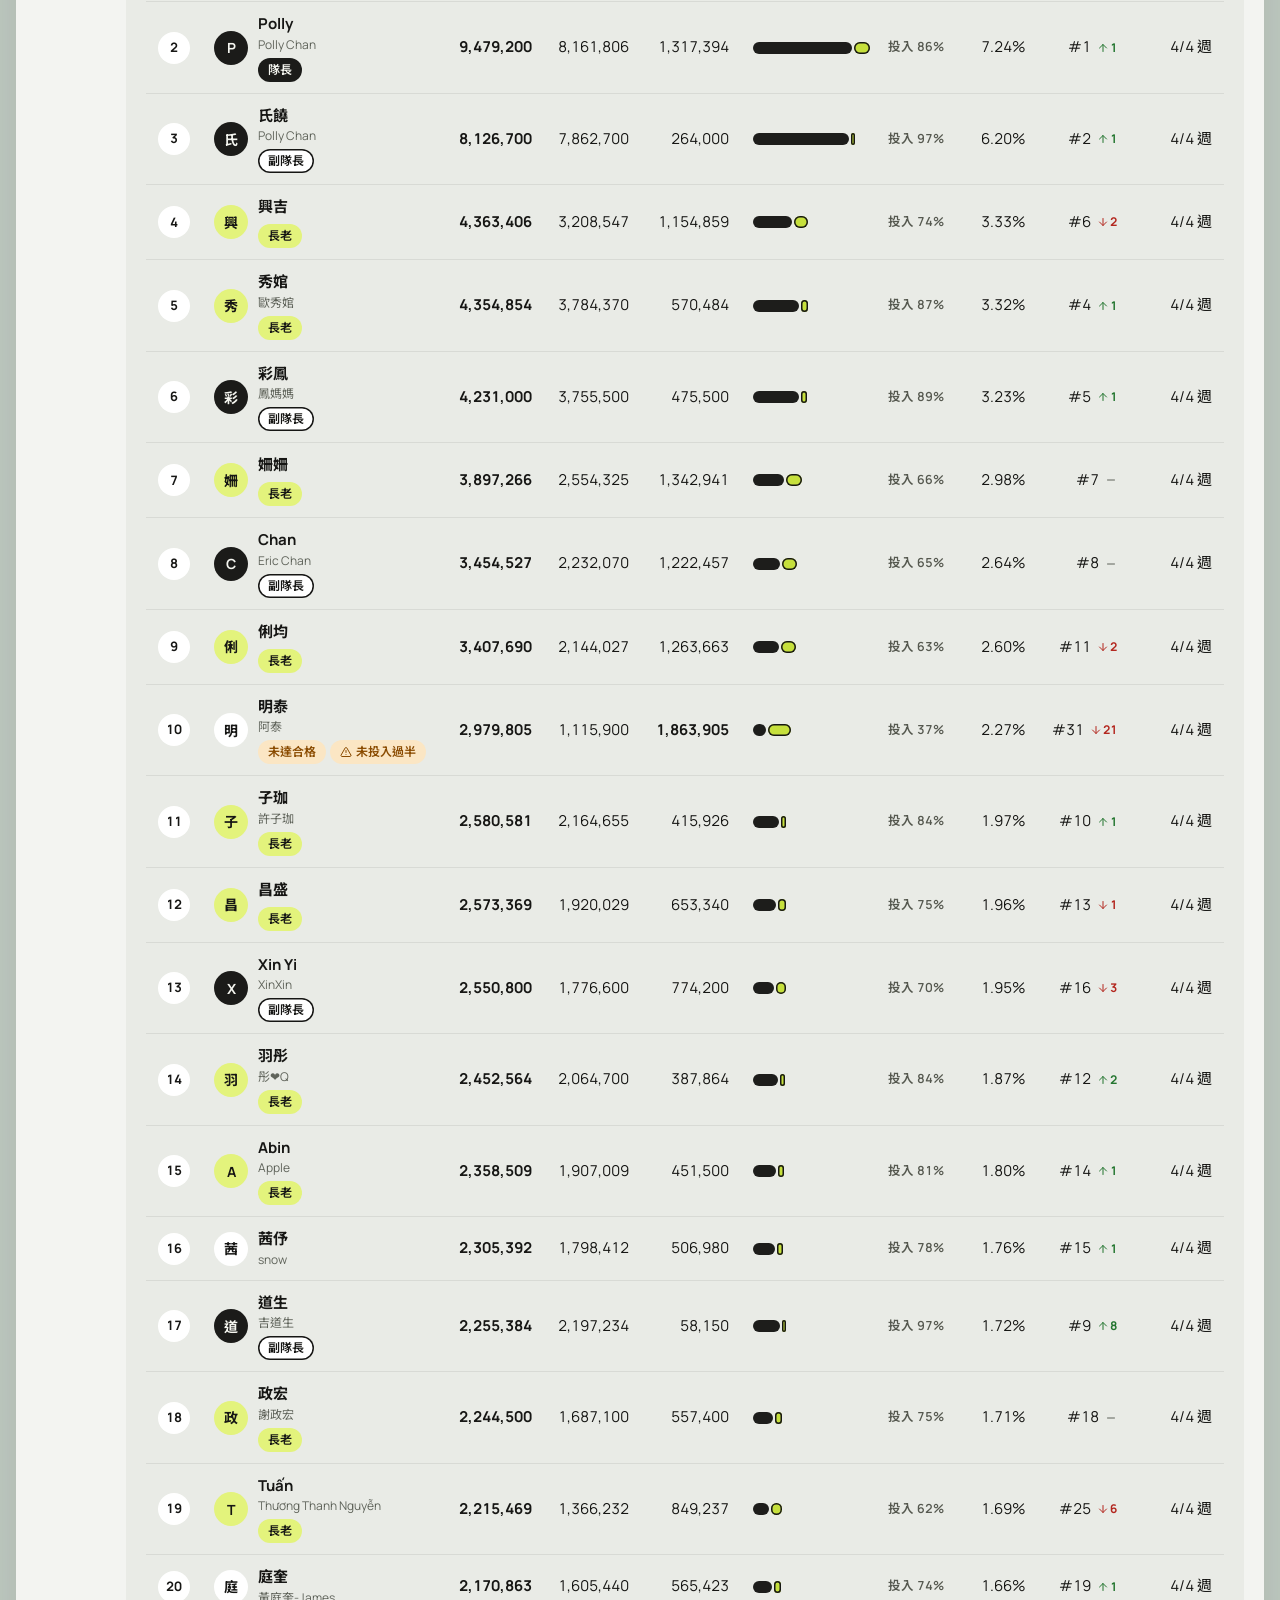
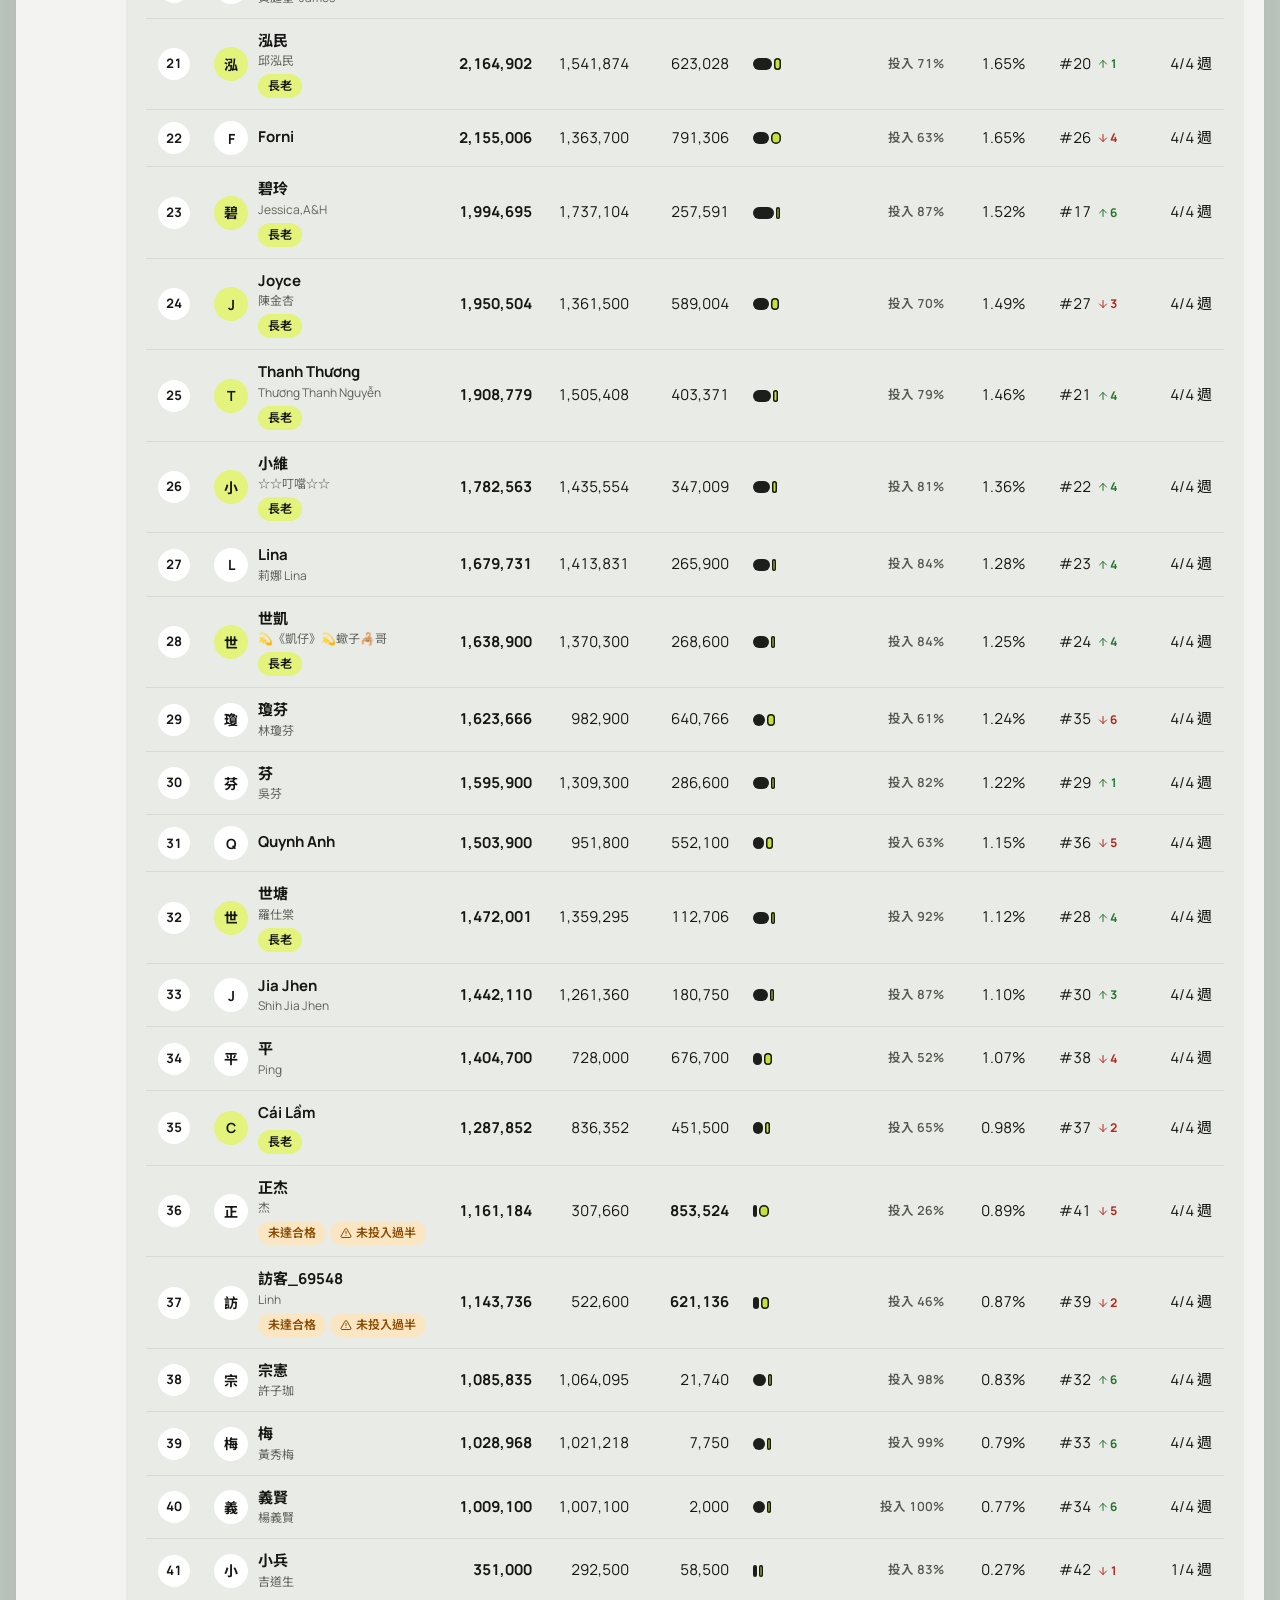
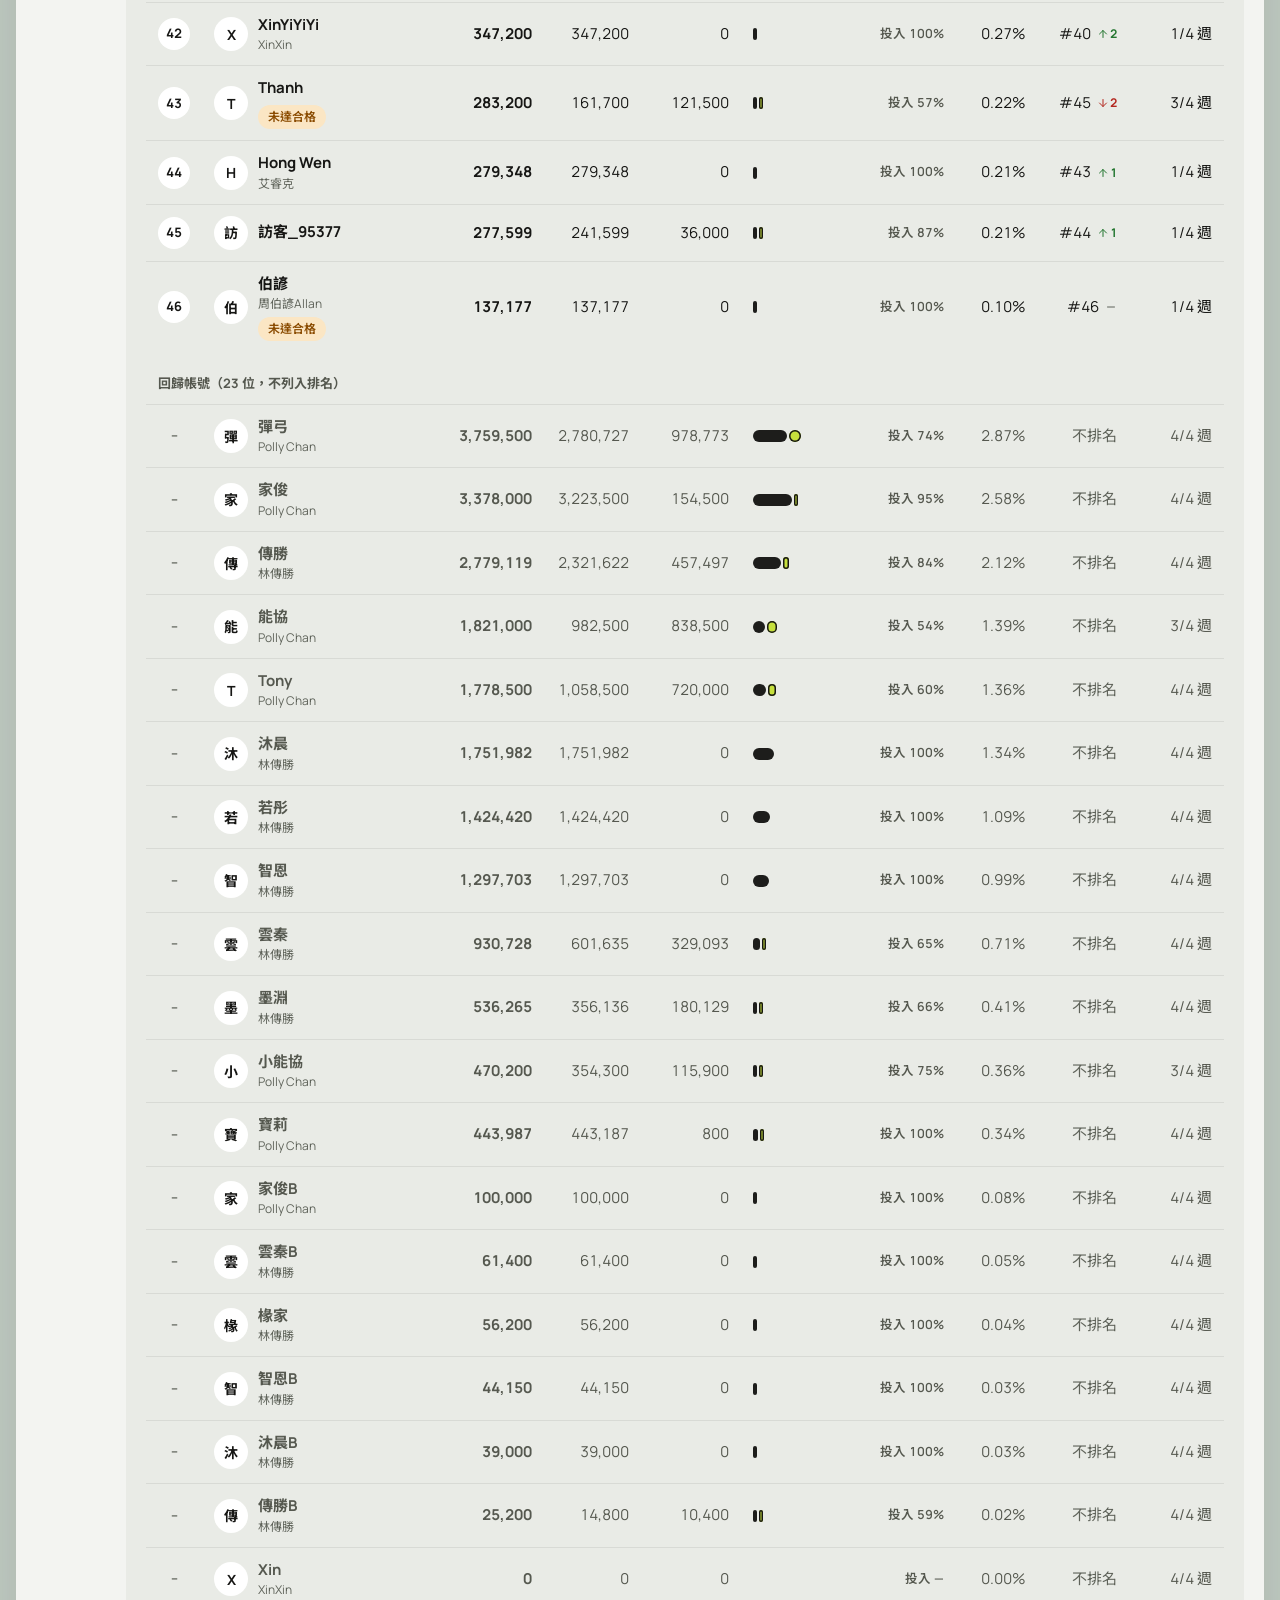
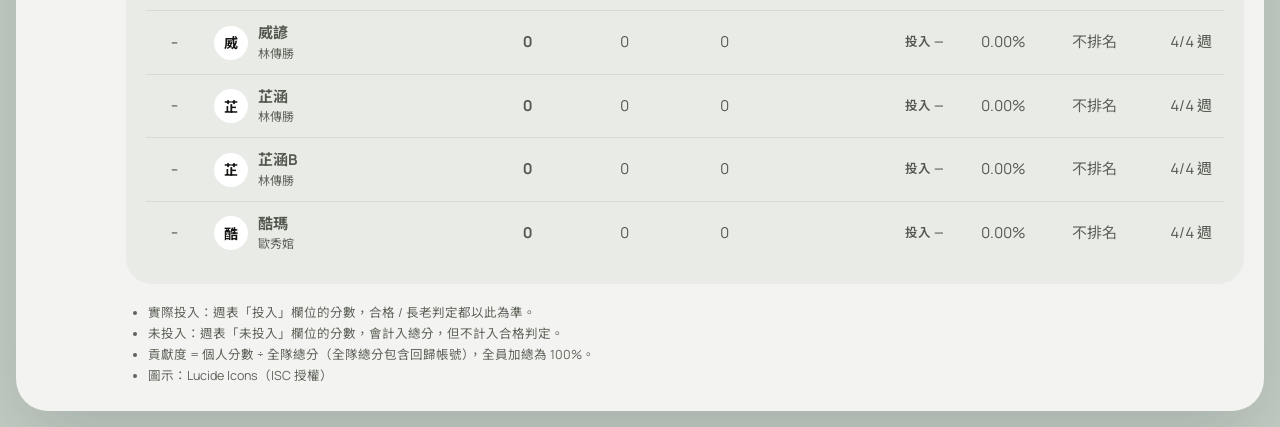
==== commit b120a0b8: "Use a reminder tone instead of public low rankings - Add a "almost there" list for the week (latest " ====
--- a/index.html
+++ b/index.html
@@ -105,6 +105,8 @@
             <span id="statsAnchor" class="anchor" data-focus="stats"></span>
             <section class="stats" id="stats" tabindex="-1" aria-label="團隊統計" data-i18n-attr="aria-label:nav.stats"></section>
 
+            <section class="podium pending" id="pendingList" aria-labelledby="pendingTitle" hidden></section>
+
             <section class="podium" id="podium"></section>
 
             <section class="podium watch" id="watchList" hidden></section>
--- a/css/styles.css
+++ b/css/styles.css
@@ -867,18 +867,6 @@
     text-decoration: underline;
 }
 
-.watch-index {
-    flex: 0 0 auto;
-    display: inline-grid;
-    place-items: center;
-    width: 24px;
-    height: 24px;
-    border-radius: 50%;
-    background: var(--chip);
-    font-size: 12.5px;
-    font-weight: 600;
-}
-
 .watch-cm {
     flex: 1 1 auto;
     min-width: 0;
@@ -919,11 +907,6 @@
 .watch-reason.tone-watch {
     background: var(--warn-soft);
     color: var(--warn);
-}
-
-.watch-reason.tone-risk {
-    background: var(--bad-soft);
-    color: var(--bad);
 }
 
 .watch-empty {
@@ -1147,7 +1130,8 @@
 }
 
 .badge-pass { background: var(--good-soft); color: var(--good); }
-.badge-out { background: var(--bad-soft); color: var(--bad); }
+/* 未達合格：提醒用的琥珀色，而不是代表錯誤的紅色 */
+.badge-out { background: var(--warn-soft); color: var(--warn); }
 .badge-return { background: var(--chip); color: var(--ink-2); }
 .badge-elder { background: var(--lime); color: var(--ink); }
 .badge-captain { background: var(--dark); color: var(--on-dark); }
@@ -1155,8 +1139,6 @@
 .badge-other { background: var(--chip); color: var(--ink-2); }
 .badge-heavy { background: var(--warn-soft); color: var(--warn); }
 
-.pill-watch { background: var(--warn-soft); color: var(--warn); }
-.pill-risk { background: var(--bad-soft); color: var(--bad); }
 
 .trend {
     padding: 0;
@@ -1911,6 +1893,51 @@
 }
 
 /* ================================
+   Pending List（還差一點就合格）
+================================ */
+
+.pending-row {
+    display: flex;
+    flex-wrap: wrap;
+    gap: 10px;
+    margin: 0;
+    padding: 0;
+    list-style: none;
+}
+
+.pending-item {
+    display: inline-flex;
+    align-items: center;
+    gap: 10px;
+    padding: 8px 14px;
+    background: var(--card);
+    border-radius: 999px;
+    min-width: 0;
+}
+
+.pending-name {
+    min-height: 24px;
+    padding: 0;
+    border: 0;
+    background: none;
+    color: var(--ink);
+    font: inherit;
+    font-weight: 600;
+    cursor: pointer;
+}
+
+.pending-name:hover {
+    text-decoration: underline;
+}
+
+.pending-gap {
+    font-size: 13px;
+    font-weight: 500;
+    color: var(--ink-2);
+    white-space: nowrap;
+}
+
+/* ================================
    Accessibility
 ================================ */
 
